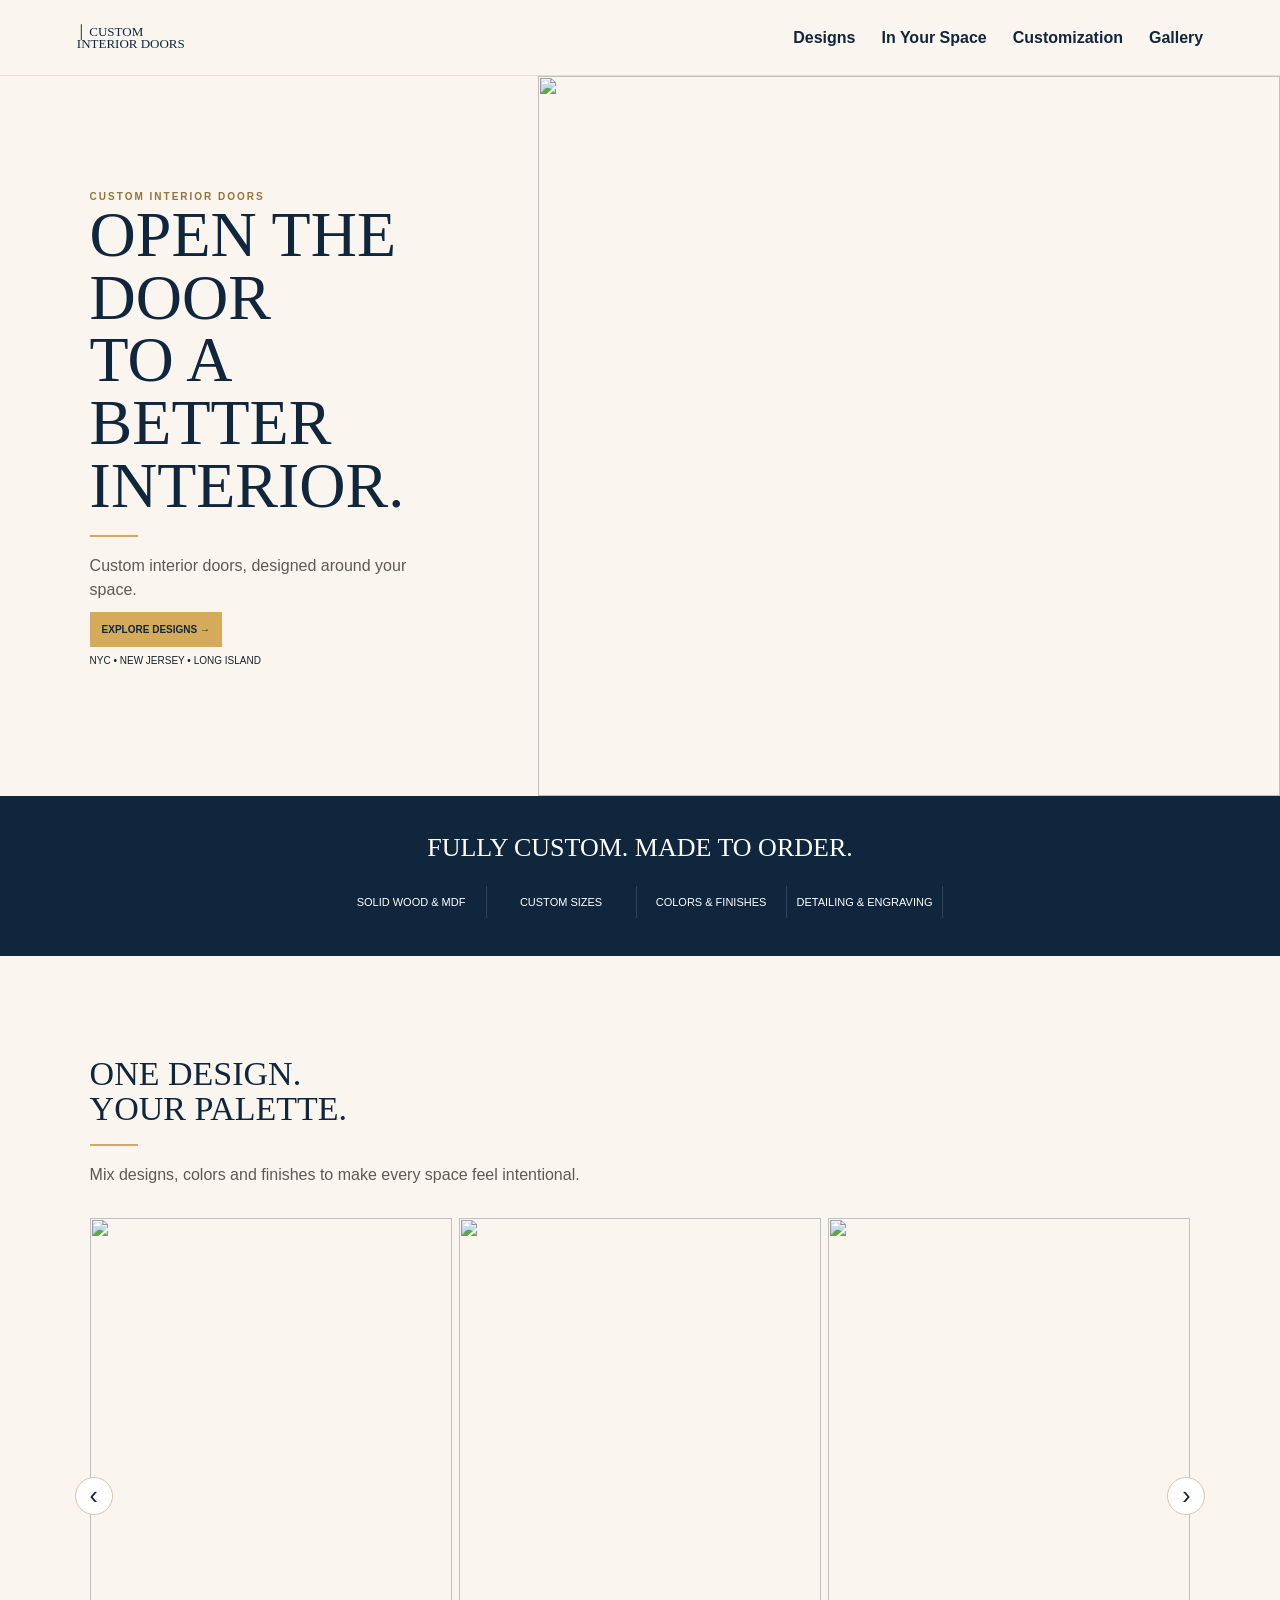
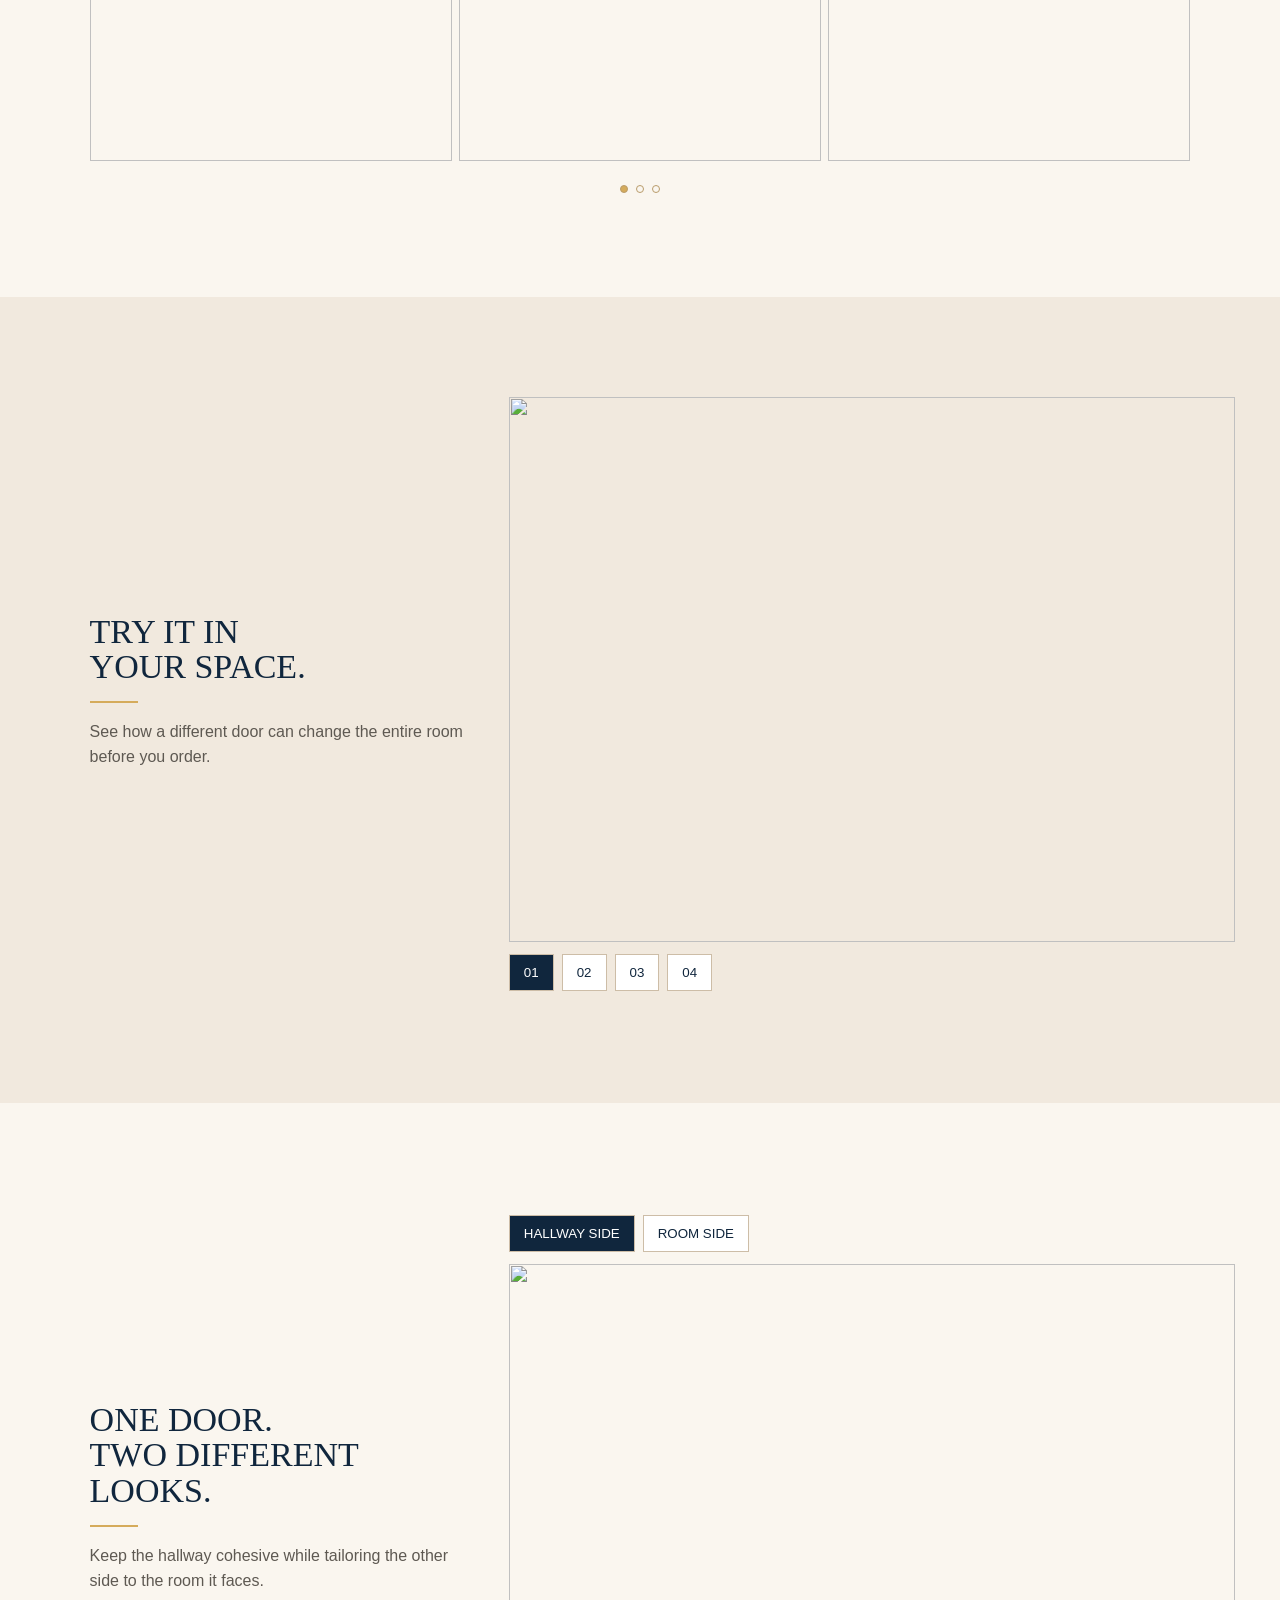
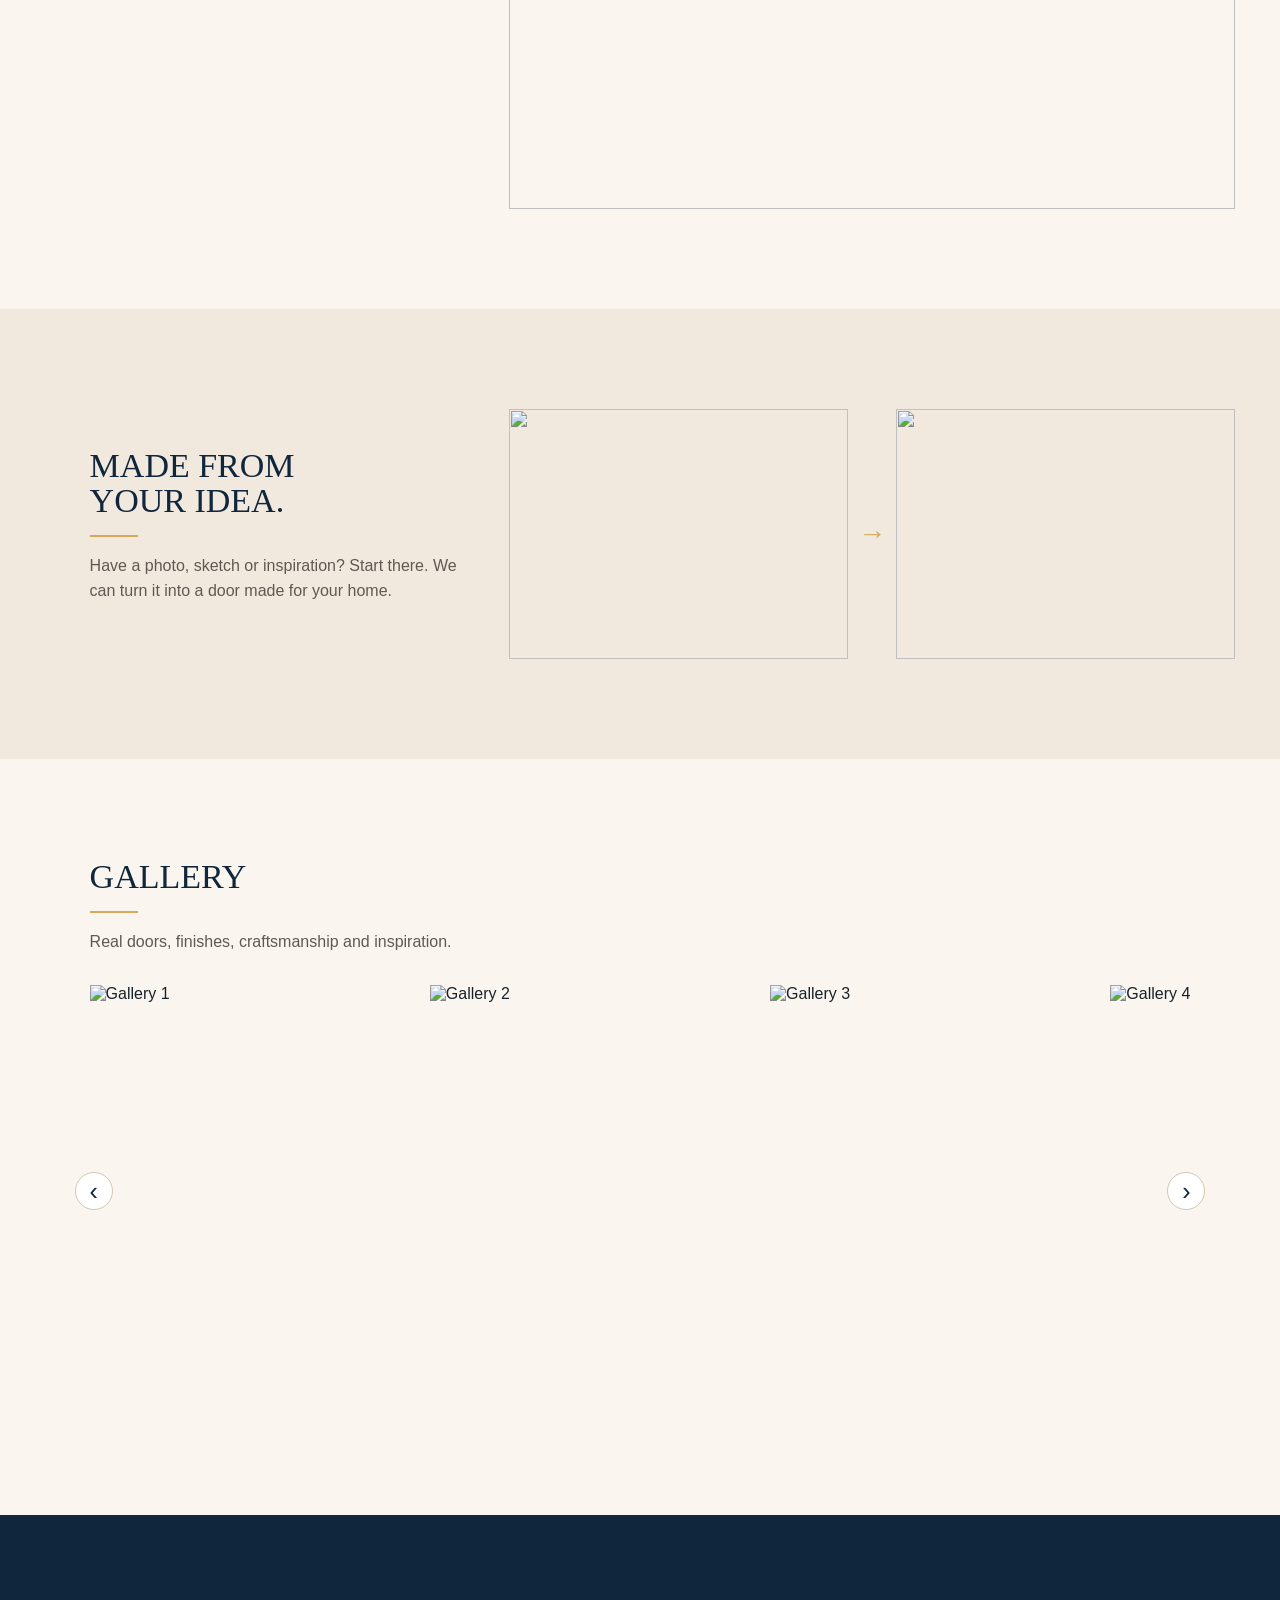
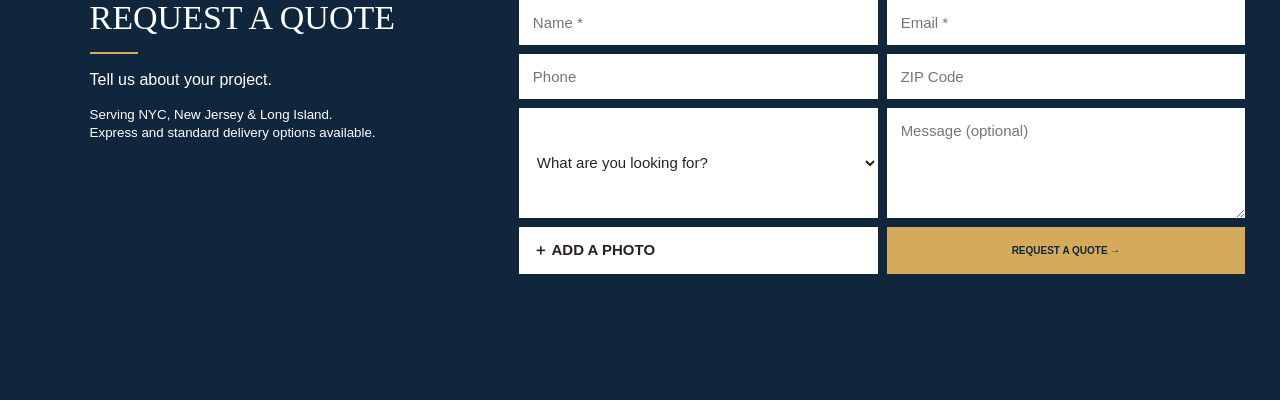
==== index.html @ aa61ccd4 "Add files via upload" ====
<!doctype html><html lang="en"><head><meta charset="utf-8"><meta name="viewport" content="width=device-width,initial-scale=1"><title>Custom Interior Doors</title><link rel="stylesheet" href="styles.css"></head><body>
<header><a class="brand" href="#top">│ CUSTOM<br>INTERIOR DOORS</a><a class="headcta" href="#quote">REQUEST A QUOTE</a><button id="menu">☰</button><nav id="nav"><a href="#designs">Designs</a><a href="#try">In Your Space</a><a href="#custom">Customization</a><a href="#gallery">Gallery</a></nav></header>
<main id="top">
<section class="hero"><div class="copy"><em>CUSTOM INTERIOR DOORS</em><h1>OPEN THE DOOR<br>TO A BETTER<br>INTERIOR.</h1><i></i><p>Custom interior doors, designed around your space.</p><a class="btn" href="#gallery">EXPLORE DESIGNS →</a><small>NYC • NEW JERSEY • LONG ISLAND</small></div><img src="assets/hero.jpg"></section>
<section class="navy"><h2>FULLY CUSTOM. MADE TO ORDER.</h2><div><span>SOLID WOOD & MDF</span><span>CUSTOM SIZES</span><span>COLORS & FINISHES</span><span>DETAILING & ENGRAVING</span></div></section>
<section id="designs"><div class="title"><h2>ONE DESIGN.<br>YOUR PALETTE.</h2><i></i><p>Mix designs, colors and finishes to make every space feel intentional.</p></div><div class="carousel"><div id="slides"><div class="slide active"><img src="assets/white.jpg"><img src="assets/taupe.jpg"><img src="assets/olive.jpg"></div><div class="slide"><img src="assets/wood.jpg"><img src="assets/graphite.jpg"><img src="assets/white.jpg"></div><div class="slide"><img src="assets/olive.jpg"><img src="assets/wood.jpg"><img src="assets/taupe.jpg"></div></div><button id="prev">‹</button><button id="next">›</button><div id="dots"></div></div></section>
<section id="try" class="soft"><div class="title"><h2>TRY IT IN<br>YOUR SPACE.</h2><i></i><p>See how a different door can change the entire room before you order.</p></div><div class="visual"><img id="tryImg" src="assets/hero.jpg"><div class="switch"><button class="active" data-img="assets/hero.jpg">01</button><button data-img="assets/taupe.jpg">02</button><button data-img="assets/olive.jpg">03</button><button data-img="assets/wood.jpg">04</button></div></div></section>
<section id="custom"><div class="title"><h2>ONE DOOR.<br>TWO DIFFERENT LOOKS.</h2><i></i><p>Keep the hallway cohesive while tailoring the other side to the room it faces.</p></div><div class="visual"><div class="switch side"><button class="active" data-side="hall">HALLWAY SIDE</button><button data-side="room">ROOM SIDE</button></div><img id="sideImg" src="assets/taupe.jpg"></div></section>
<section class="soft"><div class="title"><h2>MADE FROM<br>YOUR IDEA.</h2><i></i><p>Have a photo, sketch or inspiration? Start there. We can turn it into a door made for your home.</p></div><div class="idea"><img src="assets/white.jpg"><b>→</b><img src="assets/detail2.jpg"></div></section>
<section id="gallery"><div class="title"><h2>GALLERY</h2><i></i><p>Real doors, finishes, craftsmanship and inspiration.</p></div><div class="gwrap"><button id="gp">‹</button><div id="galleryTrack"></div><button id="gn">›</button></div></section>
<section id="quote" class="quote"><div><h2>REQUEST A QUOTE</h2><i></i><p>Tell us about your project.</p><small>Serving NYC, New Jersey & Long Island.<br>Express and standard delivery options available.</small></div><form id="form"><input required placeholder="Name *"><input required type="email" placeholder="Email *"><input type="tel" placeholder="Phone"><input placeholder="ZIP Code"><select><option>What are you looking for?</option><option>Interior doors</option><option>Multiple doors</option><option>Custom design</option></select><textarea placeholder="Message (optional)"></textarea><label>＋ ADD A PHOTO<input hidden type="file" accept="image/*"></label><button class="btn">REQUEST A QUOTE →</button><p id="status"></p></form></section>
</main><div class="sticky"><a href="#quote">REQUEST A QUOTE</a><a href="tel:+10000000000">CALL</a></div><script src="script.js"></script></body></html>
---- styles.css ----
:root{--n:#10263d;--c:#faf6ef;--s:#f1e9de;--g:#d5ab5b;--m:#5e5952}*{box-sizing:border-box}html{scroll-behavior:smooth}body{margin:0;background:var(--c);color:#17212a;font-family:Arial,sans-serif}img{width:100%;height:100%;object-fit:cover;display:block}header{height:68px;padding:0 18px;display:flex;align-items:center;gap:12px;position:sticky;top:0;z-index:20;background:#faf6eff5;border-bottom:1px solid #e8ded0}.brand{margin-right:auto;text-decoration:none;color:var(--n);font:13px/12px Georgia}.headcta,.btn{background:var(--g);color:var(--n);font-weight:900;text-decoration:none;border:0;padding:12px;font-size:10px}#menu{border:0;background:none;font-size:23px;color:var(--n)}nav{display:none;position:absolute;top:68px;left:0;right:0;padding:20px;background:var(--c)}nav.open{display:grid;gap:16px}nav a{color:var(--n);text-decoration:none;font-weight:bold}h1,h2{font-family:Georgia,serif;font-weight:400;color:var(--n);margin:0}h1{font-size:clamp(42px,12vw,64px);line-height:.98}h2{font-size:34px;line-height:1.04}.title i,.copy i,.quote i{display:block;width:48px;border-top:2px solid var(--g);margin:17px 0}.hero{min-height:calc(100svh - 68px);display:grid;grid-template-rows:auto minmax(390px,48vh)}.copy{padding:44px 22px 30px}.copy em{font-style:normal;font-size:10px;letter-spacing:2px;color:#967239;font-weight:bold}.copy p,.title p{line-height:1.55;color:var(--m)}.copy small{display:block;margin-top:18px;font-size:10px}.navy{background:var(--n);padding:38px 20px;text-align:center}.navy h2{color:white;font-size:26px}.navy div{display:flex;overflow:auto;margin-top:25px}.navy span{min-width:150px;color:white;font-size:11px;padding:10px;border-right:1px solid #ffffff25}section:not(.hero,.navy,.quote){padding:76px 20px}.soft{background:var(--s)}.title{margin-bottom:30px}.carousel,.gwrap{position:relative}.slide{display:none;grid-template-columns:repeat(3,1fr);gap:7px}.slide.active{display:grid}.slide img{aspect-ratio:2/3}.carousel>button,.gwrap>button{position:absolute;top:48%;transform:translateY(-50%);z-index:3;width:38px;height:38px;border-radius:50%;border:1px solid #d5c6b1;background:white;color:var(--n);font-size:25px}#prev,#gp{left:-15px}#next,#gn{right:-15px}#dots{text-align:center;margin-top:17px}#dots button{width:8px;height:8px;border-radius:50%;border:1px solid #b99c6b;background:none;padding:0;margin:4px}#dots button.active{background:var(--g)}.visual>img{aspect-ratio:4/3}.switch{display:flex;gap:8px;margin:12px 0}.switch button{padding:10px 14px;border:1px solid #cdbda7;background:white;color:var(--n)}.switch button.active{background:var(--n);color:white}.idea{display:grid;grid-template-columns:1fr auto 1fr;gap:10px;align-items:center}.idea img{height:250px}.idea b{font-size:28px;color:var(--g)}#galleryTrack{display:flex;gap:10px;overflow:auto;scroll-snap-type:x mandatory;scrollbar-width:none}#galleryTrack img{min-width:78%;height:370px;scroll-snap-align:center}.quote{background:var(--n);padding:65px 20px 95px;color:white}.quote h2,.quote p,.quote small{color:white}.quote form{display:grid;gap:9px;margin-top:28px}.quote input,.quote select,.quote textarea,.quote label{border:0;background:white;padding:14px;font:15px Arial;color:#28231e}.quote textarea{min-height:110px}.quote label{font-weight:bold}.sticky{position:fixed;z-index:30;bottom:0;left:0;right:0;height:54px;display:grid;grid-template-columns:2fr 1fr}.sticky a{display:grid;place-items:center;text-decoration:none;font-size:12px;font-weight:900}.sticky a:first-child{background:var(--g);color:var(--n)}.sticky a:last-child{background:var(--n);color:white}
@media(min-width:850px){header{height:76px;padding:0 6vw}.headcta,#menu{display:none}nav{display:flex;position:static;background:none;padding:0;gap:26px}.hero{grid-template-columns:42% 58%;grid-template-rows:1fr;min-height:720px}.copy{padding:110px 7vw}.hero>img{min-height:720px}section:not(.hero,.navy,.quote){padding:100px 7vw}.soft,#custom{display:grid;grid-template-columns:34% 66%;gap:45px;align-items:center}.soft .title,#custom .title{margin:0}.navy div{justify-content:center}.quote{display:grid;grid-template-columns:34% 66%;gap:55px;padding:85px 7vw}.quote form{margin:0;grid-template-columns:1fr 1fr}.sticky{display:none}#galleryTrack img{min-width:30%;height:430px}}
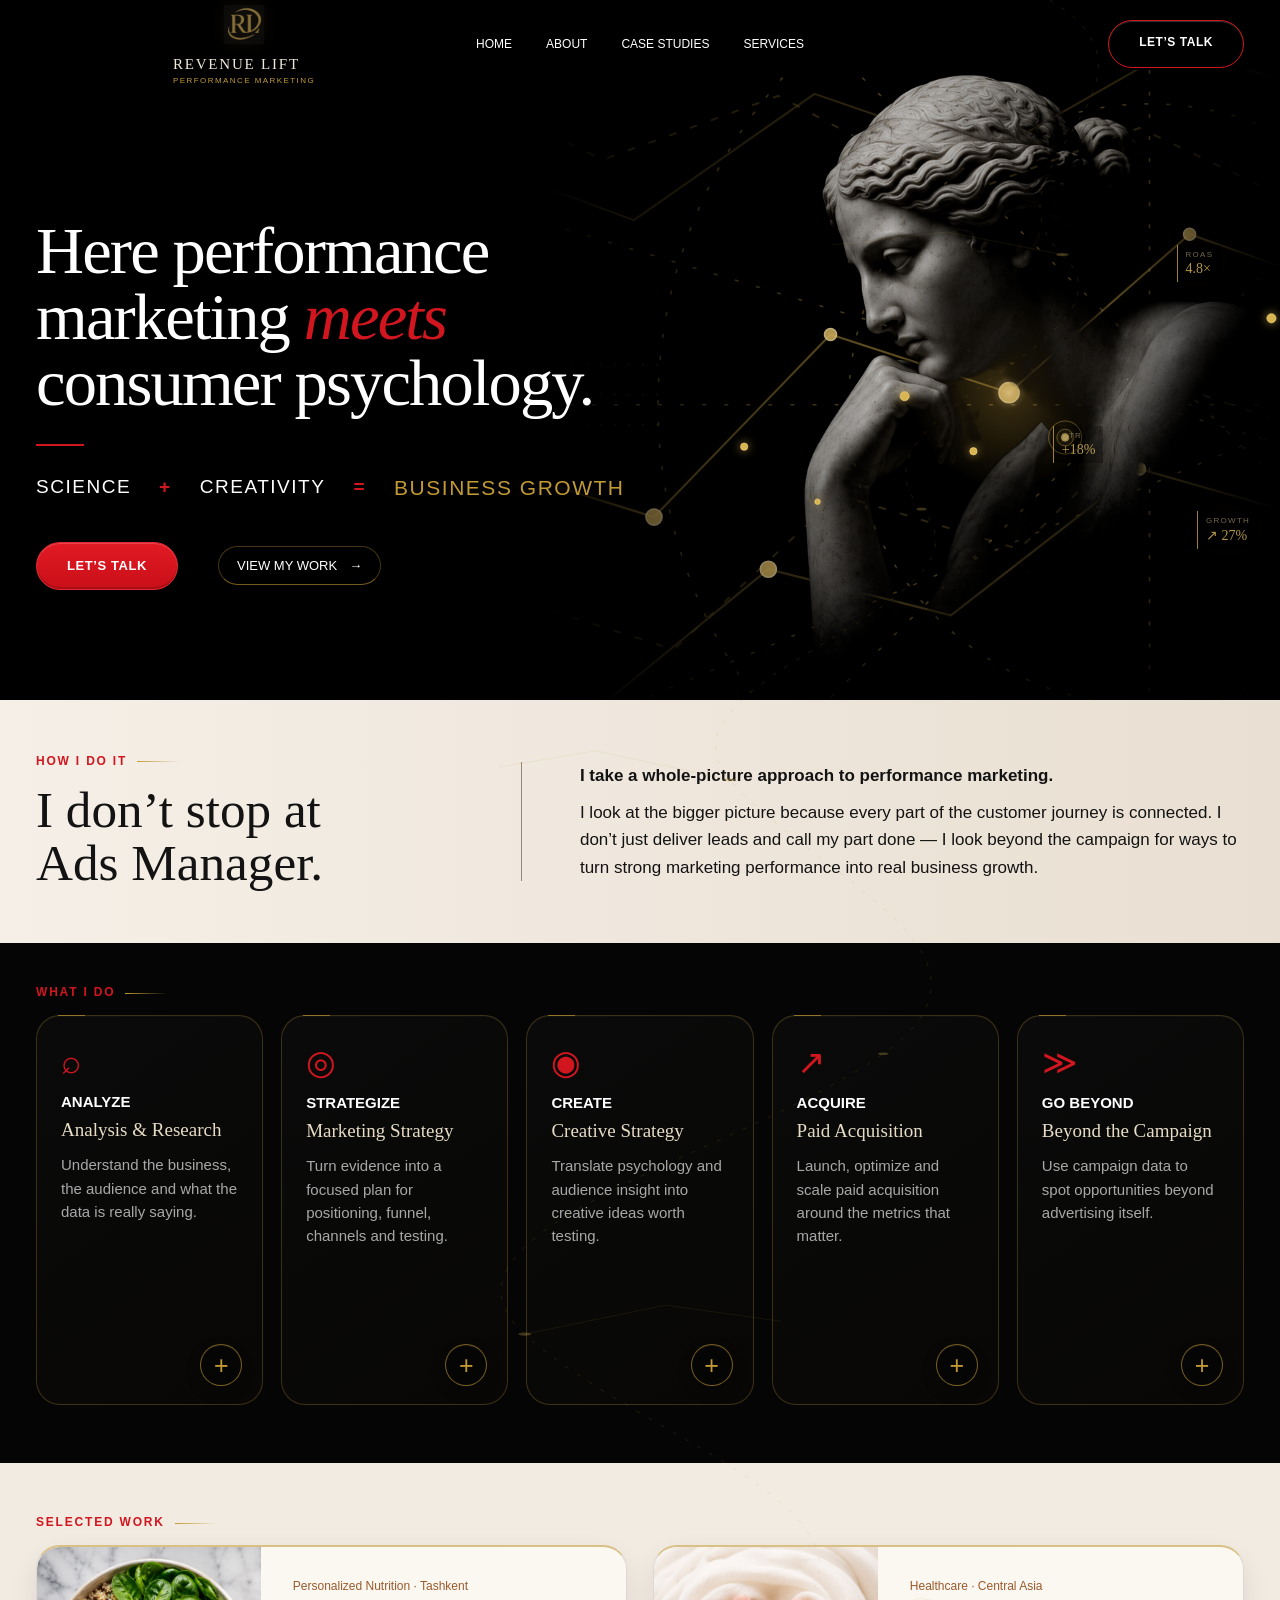
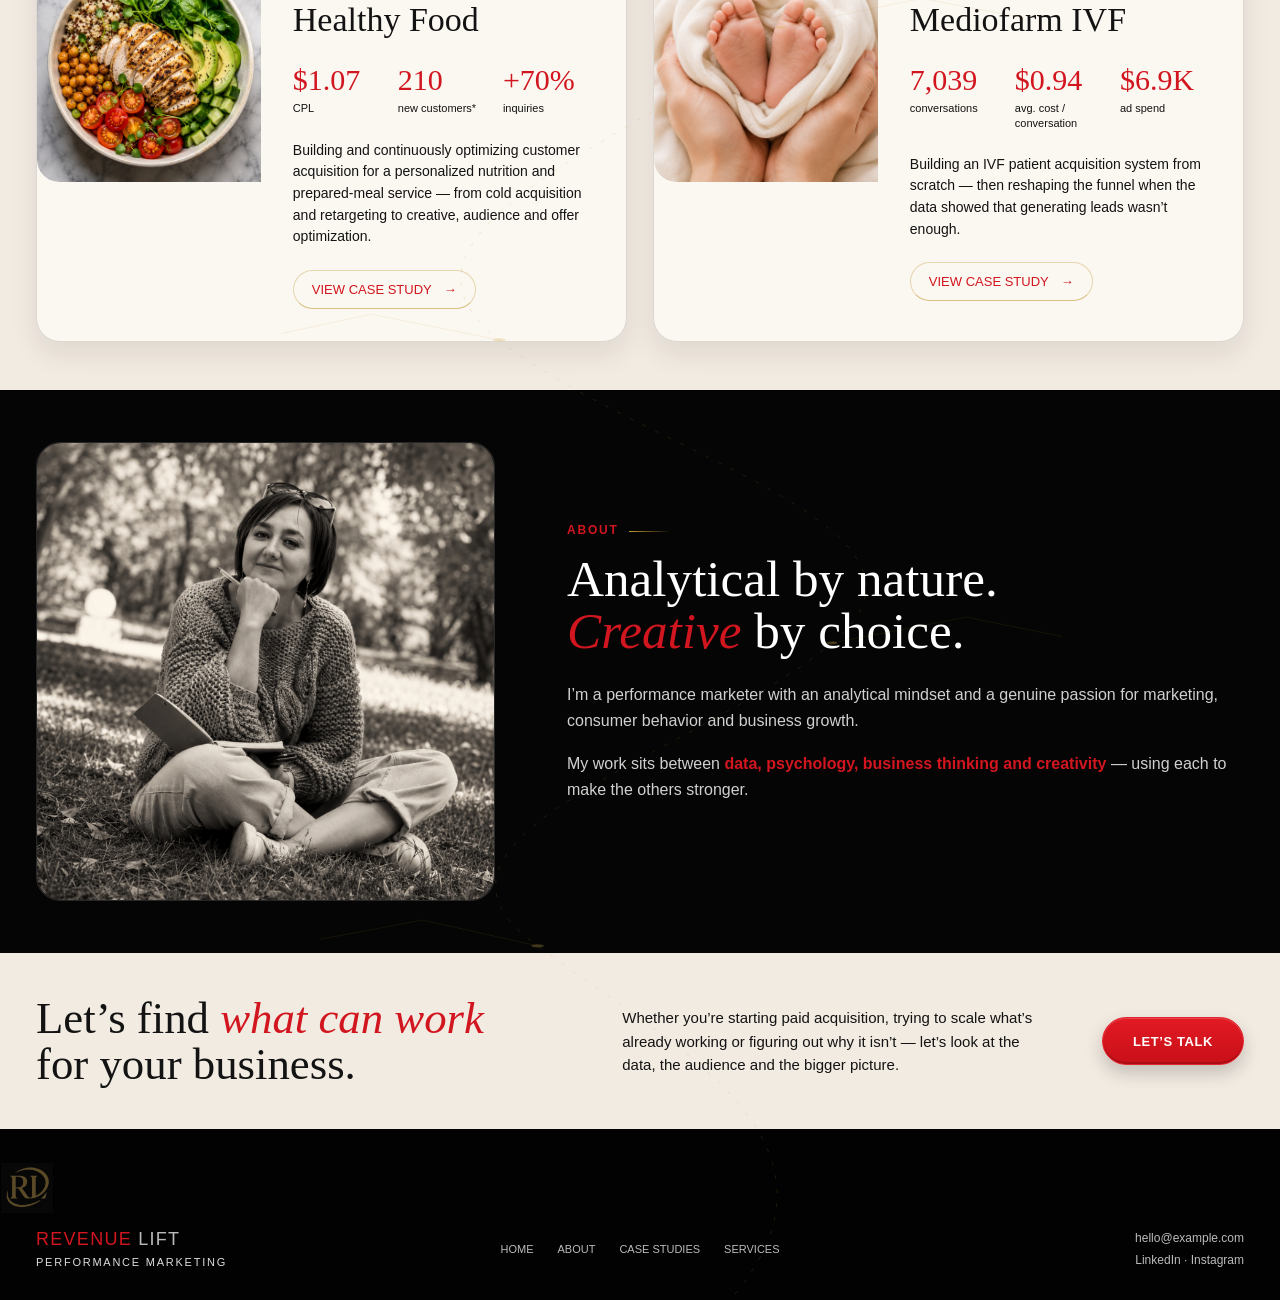
==== commit c177c3ed: "Add files via upload" ====
--- a/index.html
+++ b/index.html
@@ -1,12 +1,206 @@
-<!doctype html><html lang="en"><head><meta charset="utf-8"><meta name="viewport" content="width=device-width,initial-scale=1"><title>Custom Interior Doors</title><link rel="stylesheet" href="styles.css"></head><body>
-<header><a class="brand" href="#top">│ CUSTOM<br>INTERIOR DOORS</a><a class="headcta" href="#quote">REQUEST A QUOTE</a><button id="menu">☰</button><nav id="nav"><a href="#designs">Designs</a><a href="#try">In Your Space</a><a href="#custom">Customization</a><a href="#gallery">Gallery</a></nav></header>
-<main id="top">
-<section class="hero"><div class="copy"><em>CUSTOM INTERIOR DOORS</em><h1>OPEN THE DOOR<br>TO A BETTER<br>INTERIOR.</h1><i></i><p>Custom interior doors, designed around your space.</p><a class="btn" href="#gallery">EXPLORE DESIGNS →</a><small>NYC • NEW JERSEY • LONG ISLAND</small></div><img src="assets/hero.jpg"></section>
-<section class="navy"><h2>FULLY CUSTOM. MADE TO ORDER.</h2><div><span>SOLID WOOD & MDF</span><span>CUSTOM SIZES</span><span>COLORS & FINISHES</span><span>DETAILING & ENGRAVING</span></div></section>
-<section id="designs"><div class="title"><h2>ONE DESIGN.<br>YOUR PALETTE.</h2><i></i><p>Mix designs, colors and finishes to make every space feel intentional.</p></div><div class="carousel"><div id="slides"><div class="slide active"><img src="assets/white.jpg"><img src="assets/taupe.jpg"><img src="assets/olive.jpg"></div><div class="slide"><img src="assets/wood.jpg"><img src="assets/graphite.jpg"><img src="assets/white.jpg"></div><div class="slide"><img src="assets/olive.jpg"><img src="assets/wood.jpg"><img src="assets/taupe.jpg"></div></div><button id="prev">‹</button><button id="next">›</button><div id="dots"></div></div></section>
-<section id="try" class="soft"><div class="title"><h2>TRY IT IN<br>YOUR SPACE.</h2><i></i><p>See how a different door can change the entire room before you order.</p></div><div class="visual"><img id="tryImg" src="assets/hero.jpg"><div class="switch"><button class="active" data-img="assets/hero.jpg">01</button><button data-img="assets/taupe.jpg">02</button><button data-img="assets/olive.jpg">03</button><button data-img="assets/wood.jpg">04</button></div></div></section>
-<section id="custom"><div class="title"><h2>ONE DOOR.<br>TWO DIFFERENT LOOKS.</h2><i></i><p>Keep the hallway cohesive while tailoring the other side to the room it faces.</p></div><div class="visual"><div class="switch side"><button class="active" data-side="hall">HALLWAY SIDE</button><button data-side="room">ROOM SIDE</button></div><img id="sideImg" src="assets/taupe.jpg"></div></section>
-<section class="soft"><div class="title"><h2>MADE FROM<br>YOUR IDEA.</h2><i></i><p>Have a photo, sketch or inspiration? Start there. We can turn it into a door made for your home.</p></div><div class="idea"><img src="assets/white.jpg"><b>→</b><img src="assets/detail2.jpg"></div></section>
-<section id="gallery"><div class="title"><h2>GALLERY</h2><i></i><p>Real doors, finishes, craftsmanship and inspiration.</p></div><div class="gwrap"><button id="gp">‹</button><div id="galleryTrack"></div><button id="gn">›</button></div></section>
-<section id="quote" class="quote"><div><h2>REQUEST A QUOTE</h2><i></i><p>Tell us about your project.</p><small>Serving NYC, New Jersey & Long Island.<br>Express and standard delivery options available.</small></div><form id="form"><input required placeholder="Name *"><input required type="email" placeholder="Email *"><input type="tel" placeholder="Phone"><input placeholder="ZIP Code"><select><option>What are you looking for?</option><option>Interior doors</option><option>Multiple doors</option><option>Custom design</option></select><textarea placeholder="Message (optional)"></textarea><label>＋ ADD A PHOTO<input hidden type="file" accept="image/*"></label><button class="btn">REQUEST A QUOTE →</button><p id="status"></p></form></section>
-</main><div class="sticky"><a href="#quote">REQUEST A QUOTE</a><a href="tel:+10000000000">CALL</a></div><script src="script.js"></script></body></html>+<!doctype html><html lang="en"><head><meta charset="utf-8"><meta name="viewport" content="width=device-width,initial-scale=1"><title>Revenue Lift — Performance Marketing</title>
+<link rel="icon" type="image/png" href="assets/favicon.png"><meta name="description" content="Performance marketing at the intersection of consumer psychology, data, creativity and business growth."><link rel="stylesheet" href="styles.css"><script src="script.js" defer></script></head><body>
+
+<div class="gold-thread" aria-hidden="true">
+<svg viewBox="0 0 1000 9000" preserveAspectRatio="none">
+ <path class="thread-main" d="M820 0 C930 260 760 520 830 790 C900 1060 650 1280 720 1580 C790 1880 500 2100 570 2420 C640 2730 800 2960 690 3270 C580 3580 320 3820 410 4140 C500 4470 720 4700 610 5050 C500 5400 280 5680 390 6020 C500 6370 760 6600 650 6960 C540 7320 300 7560 420 7900 C520 8200 680 8500 570 9000"/>
+ <path class="thread-branch" d="M830 790 L740 720 L650 760"/>
+ <path class="thread-branch" d="M570 2420 L465 2330 L390 2380"/>
+ <path class="thread-branch" d="M410 4140 L520 4050 L610 4100"/>
+ <path class="thread-branch" d="M610 5050 L720 4960 L800 5020"/>
+ <path class="thread-branch" d="M390 6020 L290 5940 L220 6000"/>
+ <path class="thread-branch" d="M650 6960 L755 6880 L830 6940"/>
+ <path class="thread-branch" d="M420 7900 L330 7820 L250 7880"/>
+ <g class="thread-nodes">
+  <circle cx="830" cy="790" r="5"/><circle cx="720" cy="1580" r="4"/><circle cx="570" cy="2420" r="5"/>
+  <circle cx="690" cy="3270" r="4"/><circle cx="410" cy="4140" r="5"/><circle cx="610" cy="5050" r="4"/>
+  <circle cx="390" cy="6020" r="5"/><circle cx="650" cy="6960" r="4"/><circle cx="420" cy="7900" r="5"/>
+ </g>
+</svg>
+</div>
+<main>
+<section class="hero" id="home"><header class="nav container"><a class="brand brand-logo" href="#home" aria-label="Revenue Lift home">
+  <img src="assets/revenue-lift-logo.png" alt="Revenue Lift logo">
+  <span class="brand-copy"><strong>REVENUE LIFT</strong><small>PERFORMANCE MARKETING</small></span>
+</a><nav class="navlinks"><a href="#home">HOME</a><a href="#about">ABOUT</a><a href="#work">CASE STUDIES</a><a href="#services">SERVICES</a></nav><a class="navcta jstalk" href="#contact">LET’S TALK</a></header><div class="heroin container"><div class="herocopy"><h1>Here performance<br>marketing <em>meets</em><br>consumer psychology.</h1><div class="rule"></div><div class="formula"><span>SCIENCE</span><b>+</b><span>CREATIVITY</span><b>=</b><strong>BUSINESS GROWTH</strong></div><div class="actions"><a class="btn primary jstalk" href="#contact">LET’S TALK</a><a class="textlink" href="#work">VIEW MY WORK <span>→</span></a></div></div><div class="heroart" aria-hidden="true">
+<svg class="databack techback techback-v8" viewBox="0 0 900 520" aria-hidden="true">
+  <defs>
+    <radialGradient id="v8glow">
+      <stop offset="0" stop-color="#f7dda0" stop-opacity=".9"/>
+      <stop offset=".18" stop-color="#c69b39" stop-opacity=".42"/>
+      <stop offset="1" stop-color="#c69b39" stop-opacity="0"/>
+    </radialGradient>
+  </defs>
+
+  <!-- Deliberately enormous scientific architecture: only a fragment is visible -->
+  <g class="mega-diagram">
+    <circle cx="585" cy="270" r="680"/>
+    <circle cx="585" cy="270" r="570"/>
+    <circle cx="585" cy="270" r="455"/>
+    <circle cx="585" cy="270" r="345"/>
+    <circle cx="585" cy="270" r="245"/>
+    <circle cx="585" cy="270" r="150"/>
+    <path d="M-210 270 H1430"/>
+    <path d="M585 -700 V1160"/>
+    <path d="M-40 -360 L1260 900"/>
+    <path d="M1230 -370 L-100 930"/>
+    <path d="M-180 40 L1350 500"/>
+    <path d="M-100 600 L1270 20"/>
+  </g>
+
+  <!-- Angular analytics network, predominantly behind Venus -->
+  <g class="angular-network">
+    <polyline points="-60,420 70,355 155,382 248,298 338,326 426,235 515,264 605,185 690,215 775,132 890,158 1010,72"/>
+    <polyline points="-90,485 35,447 122,462 210,404 302,428 395,352 486,375 580,302 675,329 760,270 850,290 980,220"/>
+    <polyline points="-55,210 62,170 152,202 238,145 328,178 418,115 505,145 598,92 690,120 786,60 895,86"/>
+    <polyline class="dashed-data" points="15,510 92,425 180,440 262,365 348,392 430,315 520,342 602,262 692,292 785,215 900,242"/>
+    <polyline class="dashed-data" points="40,95 135,130 224,102 312,148 400,116 492,165 580,132 672,176 760,145 850,190"/>
+  </g>
+
+  <g class="angular-nodes">
+    <circle cx="155" cy="382" r="4"/><circle cx="248" cy="298" r="3"/>
+    <circle cx="338" cy="326" r="4"/><circle cx="426" cy="235" r="3"/>
+    <circle cx="515" cy="264" r="5"/><circle cx="605" cy="185" r="3"/>
+    <circle cx="690" cy="215" r="4"/><circle cx="775" cy="132" r="3"/>
+    <circle cx="890" cy="158" r="5"/><circle cx="210" cy="404" r="3"/>
+    <circle cx="395" cy="352" r="4"/><circle cx="580" cy="302" r="3"/>
+    <circle cx="760" cy="270" r="4"/>
+  </g>
+
+  <g class="v8-microgrid">
+    <path d="M80 250 H340"/><path d="M80 265 H340"/><path d="M80 280 H340"/>
+    <path d="M110 230 V305"/><path d="M155 230 V305"/><path d="M200 230 V305"/><path d="M245 230 V305"/><path d="M290 230 V305"/>
+  </g>
+
+  <circle class="v8-glow" cx="515" cy="264" r="48" fill="url(#v8glow)"/>
+  <circle class="v8-glow" cx="775" cy="132" r="38" fill="url(#v8glow)"/>
+</svg>
+<div class="microtag roas"><span>ROAS</span><strong>4.8×</strong></div>
+<div class="venus"><img src="assets/venus-thinker-transparent.png" alt=""></div>
+<svg class="datafront techfront" viewBox="0 0 900 520" aria-hidden="true">
+  <path class="frontnet f1" d="M80 395 C150 345 215 350 275 310 S380 225 450 255 S555 340 625 300 S735 205 850 170"/>
+  <path class="frontnet f2" d="M155 450 C235 395 300 410 355 370 S455 290 525 315 S635 385 710 335"/>
+  <path class="frontnet f3" d="M305 115 C375 145 410 190 430 245 S475 345 550 380"/>
+  <g class="frontnodes">
+    <circle cx="275" cy="310" r="4"/><circle cx="450" cy="255" r="5"/>
+    <circle cx="625" cy="300" r="4"/><circle cx="850" cy="170" r="5"/>
+    <circle cx="355" cy="370" r="3"/><circle cx="525" cy="315" r="4"/>
+  </g>
+  <g class="target-node" transform="translate(625 300)">
+    <circle r="18"/><circle r="9"/><circle class="targetcore" r="3"/>
+  </g>
+</svg>
+<div class="microtag ctr"><span>CTR</span><strong>+18%</strong></div>
+<div class="microtag growth"><span>GROWTH</span><strong>↗ 27%</strong></div>
+</div></div></section>
+<section class="how"><div class="container howgrid"><div><div class="label">How I do it</div><h2>I don’t stop at<br>Ads Manager.</h2></div><div class="howcopy"><p class="lead">I take a whole-picture approach to performance marketing.</p><p>I look at the bigger picture because every part of the customer journey is connected. I don’t just deliver leads and call my part done — I look beyond the campaign for ways to turn strong marketing performance into real business growth.</p></div></div></section>
+<section class="what" id="services"><div class="container"><div class="label">What I do</div><div class="steps">
+<article class="step flip-step reveal-card" tabindex="0" role="button" aria-expanded="false">
+<div class="flip-inner">
+  <div class="flip-face flip-front">
+    <div class="sym">⌕</div><div class="short">ANALYZE</div>
+    <h3>Analysis &amp; Research</h3><p class="step-short">Understand the business, the audience and what the data is really saying.</p>
+    <span class="step-toggle" aria-hidden="true"><span class="toggle-line"></span><span class="toggle-plus">+</span></span>
+  </div>
+  <div class="flip-face flip-back">
+    <div class="back-label">THE DETAIL</div><h3>Analysis &amp; Research</h3><p>I start by understanding what I’m working with — the business model, product, market, existing funnel and, when available, historical campaign data and previous performance. I also dig into the audience: their needs, behavior, emotional drivers, motivations and barriers to action — to understand not just who they are, but why they buy.</p>
+    <svg class="back-data" viewBox="0 0 300 130" aria-hidden="true">
+      <polyline points="8,104 58,76 96,88 145,42 188,60 235,25 292,42"/>
+      <circle cx="58" cy="76" r="3"/><circle cx="145" cy="42" r="3"/><circle cx="235" cy="25" r="3"/>
+    </svg>
+    <span class="step-toggle back-toggle" aria-hidden="true"><span class="toggle-plus">×</span></span>
+  </div>
+</div>
+</article>
+<article class="step flip-step reveal-card" tabindex="0" role="button" aria-expanded="false">
+<div class="flip-inner">
+  <div class="flip-face flip-front">
+    <div class="sym">◎</div><div class="short">STRATEGIZE</div>
+    <h3>Marketing Strategy</h3><p class="step-short">Turn evidence into a focused plan for positioning, funnel, channels and testing.</p>
+    <span class="step-toggle" aria-hidden="true"><span class="toggle-line"></span><span class="toggle-plus">+</span></span>
+  </div>
+  <div class="flip-face flip-back">
+    <div class="back-label">THE DETAIL</div><h3>Marketing Strategy</h3><p>I turn research and data into a marketing strategy built around the business goals, audience, market and available budget — defining the positioning, offer, channels, funnel and what to test first. When the customer journey extends beyond the ad, I also map out what happens next, including organic touchpoints, community channels and nurturing.</p>
+    <svg class="back-data" viewBox="0 0 300 130" aria-hidden="true">
+      <polyline points="8,104 58,76 96,88 145,42 188,60 235,25 292,42"/>
+      <circle cx="58" cy="76" r="3"/><circle cx="145" cy="42" r="3"/><circle cx="235" cy="25" r="3"/>
+    </svg>
+    <span class="step-toggle back-toggle" aria-hidden="true"><span class="toggle-plus">×</span></span>
+  </div>
+</div>
+</article>
+<article class="step flip-step reveal-card" tabindex="0" role="button" aria-expanded="false">
+<div class="flip-inner">
+  <div class="flip-face flip-front">
+    <div class="sym">◉</div><div class="short">CREATE</div>
+    <h3>Creative Strategy</h3><p class="step-short">Translate psychology and audience insight into creative ideas worth testing.</p>
+    <span class="step-toggle" aria-hidden="true"><span class="toggle-line"></span><span class="toggle-plus">+</span></span>
+  </div>
+  <div class="flip-face flip-back">
+    <div class="back-label">THE DETAIL</div><h3>Creative Strategy</h3><p>Building on the broader marketing strategy, I develop creative concepts, messaging and angles around what actually moves the audience. Drawing on consumer psychology, motivation and decision-making, I turn insights into creative hypotheses, test them against real performance data and refine them based on audience response.</p>
+    <svg class="back-data" viewBox="0 0 300 130" aria-hidden="true">
+      <polyline points="8,104 58,76 96,88 145,42 188,60 235,25 292,42"/>
+      <circle cx="58" cy="76" r="3"/><circle cx="145" cy="42" r="3"/><circle cx="235" cy="25" r="3"/>
+    </svg>
+    <span class="step-toggle back-toggle" aria-hidden="true"><span class="toggle-plus">×</span></span>
+  </div>
+</div>
+</article>
+<article class="step flip-step reveal-card" tabindex="0" role="button" aria-expanded="false">
+<div class="flip-inner">
+  <div class="flip-face flip-front">
+    <div class="sym">↗</div><div class="short">ACQUIRE</div>
+    <h3>Paid Acquisition</h3><p class="step-short">Launch, optimize and scale paid acquisition around the metrics that matter.</p>
+    <span class="step-toggle" aria-hidden="true"><span class="toggle-line"></span><span class="toggle-plus">+</span></span>
+  </div>
+  <div class="flip-face flip-back">
+    <div class="back-label">THE DETAIL</div><h3>Paid Acquisition</h3><p>I bring the strategy to market through paid campaigns — from setup and testing to ongoing optimization and scaling. I continuously monitor performance across audiences, creatives and funnel stages, using real-time data to decide what to scale, adjust, test or stop.</p>
+    <svg class="back-data" viewBox="0 0 300 130" aria-hidden="true">
+      <polyline points="8,104 58,76 96,88 145,42 188,60 235,25 292,42"/>
+      <circle cx="58" cy="76" r="3"/><circle cx="145" cy="42" r="3"/><circle cx="235" cy="25" r="3"/>
+    </svg>
+    <span class="step-toggle back-toggle" aria-hidden="true"><span class="toggle-plus">×</span></span>
+  </div>
+</div>
+</article>
+<article class="step flip-step reveal-card" tabindex="0" role="button" aria-expanded="false">
+<div class="flip-inner">
+  <div class="flip-face flip-front">
+    <div class="sym">≫</div><div class="short">GO BEYOND</div>
+    <h3>Beyond the Campaign</h3><p class="step-short">Use campaign data to spot opportunities beyond advertising itself.</p>
+    <span class="step-toggle" aria-hidden="true"><span class="toggle-line"></span><span class="toggle-plus">+</span></span>
+  </div>
+  <div class="flip-face flip-back">
+    <div class="back-label">THE DETAIL</div><h3>Beyond the Campaign</h3><p>My work doesn’t end when the lead comes in. When performance reveals opportunities or bottlenecks elsewhere in the customer journey, I look beyond advertising and recommend what can be improved — from the offer and funnel to lead handling, sales scripts, unit economics and organic opportunities.</p>
+    <svg class="back-data" viewBox="0 0 300 130" aria-hidden="true">
+      <polyline points="8,104 58,76 96,88 145,42 188,60 235,25 292,42"/>
+      <circle cx="58" cy="76" r="3"/><circle cx="145" cy="42" r="3"/><circle cx="235" cy="25" r="3"/>
+    </svg>
+    <span class="step-toggle back-toggle" aria-hidden="true"><span class="toggle-plus">×</span></span>
+  </div>
+</div>
+</article>
+</div></div></section>
+<section class="work" id="work"><div class="container"><div class="label">Selected work</div><div class="casegrid">
+<article class="card reveal-card"><div class="visual"><img src="assets/healthy-food.png" alt="Healthy prepared meal"></div><div class="casebody"><div class="eyebrow">Personalized Nutrition · Tashkent</div><h3>Healthy Food</h3><div class="metrics"><div class="metric"><strong>$1.07</strong><span>CPL</span></div><div class="metric"><strong>210</strong><span>new customers*</span></div><div class="metric"><strong>+70%</strong><span>inquiries</span></div></div><p>Building and continuously optimizing customer acquisition for a personalized nutrition and prepared-meal service — from cold acquisition and retargeting to creative, audience and offer optimization.</p><a class="textlink" style="color:#d2161f" href="cases/healthy-food.html">VIEW CASE STUDY <span>→</span></a></div></article>
+<article class="card reveal-card"><div class="visual"><img src="assets/mediofarm-ivf.png" alt="Newborn baby feet"></div><div class="casebody"><div class="eyebrow">Healthcare · Central Asia</div><h3>Mediofarm IVF</h3><div class="metrics"><div class="metric"><strong>7,039</strong><span>conversations</span></div><div class="metric"><strong>$0.94</strong><span>avg. cost / conversation</span></div><div class="metric"><strong>$6.9K</strong><span>ad spend</span></div></div><p>Building an IVF patient acquisition system from scratch — then reshaping the funnel when the data showed that generating leads wasn’t enough.</p><a class="textlink" style="color:#d2161f" href="cases/mediofarm-ivf.html">VIEW CASE STUDY <span>→</span></a></div></article>
+</div></div></section>
+<section class="about" id="about"><div class="container aboutgrid"><div class="portrait portraitreal reveal-left"><img src="assets/about-photo.png" alt="About portrait"></div><div class="aboutcopy reveal-card"><div class="label">About</div><h2>Analytical by nature.<br><em>Creative</em> by choice.</h2><p>I’m a performance marketer with an analytical mindset and a genuine passion for marketing, consumer behavior and business growth.</p><p>My work sits between <strong>data, psychology, business thinking and creativity</strong> — using each to make the others stronger.</p></div></div></section>
+<section class="cta" id="contact"><div class="container ctagrid"><h2>Let’s find <em>what can work</em><br>for your business.</h2><p>Whether you’re starting paid acquisition, trying to scale what’s already working or figuring out why it isn’t — let’s look at the data, the audience and the bigger picture.</p><a class="btn primary jstalk" href="#contact">LET’S TALK</a></div></section>
+<footer class="footer"><div class="footer-logo-wrap"><img class="footer-logo" src="assets/revenue-lift-logo.png" alt="Revenue Lift"></div><div class="container footergrid"><div class="brand"><strong><span>REVENUE</span> LIFT</strong><small>PERFORMANCE MARKETING</small></div><div class="flinks"><a href="#home">HOME</a><a href="#about">ABOUT</a><a href="#work">CASE STUDIES</a><a href="#services">SERVICES</a></div><div class="fcontact"><a href="mailto:hello@example.com">hello@example.com</a><span>LinkedIn · Instagram</span></div></div></footer>
+</main><div class="contactmodal" id="contactModal" aria-hidden="true">
+<div class="modalbackdrop" data-close-modal></div>
+<div class="modalpanel" role="dialog" aria-modal="true" aria-labelledby="contactTitle">
+<button class="modalclose" type="button" data-close-modal aria-label="Close">×</button>
+<div class="label">Let’s talk</div>
+<h2 id="contactTitle">Tell me about your business.</h2>
+<p class="modalintro">A few details are enough to start the conversation.</p>
+<form id="leadForm">
+<label>Name<input name="name" type="text" required></label>
+<label>Email<input name="email" type="email" required></label>
+<label>Business / website<input name="business" type="text"></label>
+<label class="full">What do you need help with?<textarea name="message" rows="4" required></textarea></label>
+<button class="btn primary" type="submit">SEND INQUIRY</button>
+<p class="formnote" id="formNote">Form delivery will be connected before launch.</p>
+</form>
+</div></div></body></html>
--- a/styles.css
+++ b/styles.css
@@ -1,2 +1,1245 @@
-:root{--n:#10263d;--c:#faf6ef;--s:#f1e9de;--g:#d5ab5b;--m:#5e5952}*{box-sizing:border-box}html{scroll-behavior:smooth}body{margin:0;background:var(--c);color:#17212a;font-family:Arial,sans-serif}img{width:100%;height:100%;object-fit:cover;display:block}header{height:68px;padding:0 18px;display:flex;align-items:center;gap:12px;position:sticky;top:0;z-index:20;background:#faf6eff5;border-bottom:1px solid #e8ded0}.brand{margin-right:auto;text-decoration:none;color:var(--n);font:13px/12px Georgia}.headcta,.btn{background:var(--g);color:var(--n);font-weight:900;text-decoration:none;border:0;padding:12px;font-size:10px}#menu{border:0;background:none;font-size:23px;color:var(--n)}nav{display:none;position:absolute;top:68px;left:0;right:0;padding:20px;background:var(--c)}nav.open{display:grid;gap:16px}nav a{color:var(--n);text-decoration:none;font-weight:bold}h1,h2{font-family:Georgia,serif;font-weight:400;color:var(--n);margin:0}h1{font-size:clamp(42px,12vw,64px);line-height:.98}h2{font-size:34px;line-height:1.04}.title i,.copy i,.quote i{display:block;width:48px;border-top:2px solid var(--g);margin:17px 0}.hero{min-height:calc(100svh - 68px);display:grid;grid-template-rows:auto minmax(390px,48vh)}.copy{padding:44px 22px 30px}.copy em{font-style:normal;font-size:10px;letter-spacing:2px;color:#967239;font-weight:bold}.copy p,.title p{line-height:1.55;color:var(--m)}.copy small{display:block;margin-top:18px;font-size:10px}.navy{background:var(--n);padding:38px 20px;text-align:center}.navy h2{color:white;font-size:26px}.navy div{display:flex;overflow:auto;margin-top:25px}.navy span{min-width:150px;color:white;font-size:11px;padding:10px;border-right:1px solid #ffffff25}section:not(.hero,.navy,.quote){padding:76px 20px}.soft{background:var(--s)}.title{margin-bottom:30px}.carousel,.gwrap{position:relative}.slide{display:none;grid-template-columns:repeat(3,1fr);gap:7px}.slide.active{display:grid}.slide img{aspect-ratio:2/3}.carousel>button,.gwrap>button{position:absolute;top:48%;transform:translateY(-50%);z-index:3;width:38px;height:38px;border-radius:50%;border:1px solid #d5c6b1;background:white;color:var(--n);font-size:25px}#prev,#gp{left:-15px}#next,#gn{right:-15px}#dots{text-align:center;margin-top:17px}#dots button{width:8px;height:8px;border-radius:50%;border:1px solid #b99c6b;background:none;padding:0;margin:4px}#dots button.active{background:var(--g)}.visual>img{aspect-ratio:4/3}.switch{display:flex;gap:8px;margin:12px 0}.switch button{padding:10px 14px;border:1px solid #cdbda7;background:white;color:var(--n)}.switch button.active{background:var(--n);color:white}.idea{display:grid;grid-template-columns:1fr auto 1fr;gap:10px;align-items:center}.idea img{height:250px}.idea b{font-size:28px;color:var(--g)}#galleryTrack{display:flex;gap:10px;overflow:auto;scroll-snap-type:x mandatory;scrollbar-width:none}#galleryTrack img{min-width:78%;height:370px;scroll-snap-align:center}.quote{background:var(--n);padding:65px 20px 95px;color:white}.quote h2,.quote p,.quote small{color:white}.quote form{display:grid;gap:9px;margin-top:28px}.quote input,.quote select,.quote textarea,.quote label{border:0;background:white;padding:14px;font:15px Arial;color:#28231e}.quote textarea{min-height:110px}.quote label{font-weight:bold}.sticky{position:fixed;z-index:30;bottom:0;left:0;right:0;height:54px;display:grid;grid-template-columns:2fr 1fr}.sticky a{display:grid;place-items:center;text-decoration:none;font-size:12px;font-weight:900}.sticky a:first-child{background:var(--g);color:var(--n)}.sticky a:last-child{background:var(--n);color:white}
-@media(min-width:850px){header{height:76px;padding:0 6vw}.headcta,#menu{display:none}nav{display:flex;position:static;background:none;padding:0;gap:26px}.hero{grid-template-columns:42% 58%;grid-template-rows:1fr;min-height:720px}.copy{padding:110px 7vw}.hero>img{min-height:720px}section:not(.hero,.navy,.quote){padding:100px 7vw}.soft,#custom{display:grid;grid-template-columns:34% 66%;gap:45px;align-items:center}.soft .title,#custom .title{margin:0}.navy div{justify-content:center}.quote{display:grid;grid-template-columns:34% 66%;gap:55px;padding:85px 7vw}.quote form{margin:0;grid-template-columns:1fr 1fr}.sticky{display:none}#galleryTrack img{min-width:30%;height:430px}}+
+:root{--black:#050505;--cream:#f2ebe2;--red:#d2161f;--gold:#c29a34;--ink:#131313;--max:1460px}*{box-sizing:border-box}html{scroll-behavior:smooth}body{margin:0;background:var(--black);color:#fff;font-family:Arial,Helvetica,sans-serif}a{color:inherit;text-decoration:none}img{display:block;max-width:100%}.container{width:min(var(--max),calc(100% - 72px));margin:auto}.nav{height:88px;display:grid;grid-template-columns:1fr auto 1fr;align-items:center;gap:24px;position:relative;z-index:4}.brand{display:flex;flex-direction:column;gap:6px;letter-spacing:.08em}.brand strong{font-size:18px;font-weight:500}.brand strong span{color:var(--red)}.brand small{font-size:11px;letter-spacing:.16em;color:#ddd}.navlinks{display:flex;gap:34px;font-size:12px}.navcta{justify-self:end;border:1px solid var(--red);padding:13px 24px;font-size:12px}.hero{min-height:700px;background:#000;overflow:hidden}.heroin{min-height:612px;display:flex;align-items:center;position:relative}.herocopy{width:58%;z-index:2}.hero h1,.how h2,.about h2,.cta h2,.casehero h1,.casecontent h2{font-family:Georgia,serif;font-weight:400}.hero h1{font-size:clamp(48px,5.2vw,84px);line-height:.99;letter-spacing:-.028em;margin:20px 0 24px}.hero em,.about em,.cta em{color:var(--red);font-weight:400}.rule{width:48px;height:2px;background:var(--red);margin:28px 0 30px}.formula{display:flex;gap:24px;flex-wrap:wrap;font-size:15px;letter-spacing:.08em}.formula b{color:var(--red)}.formula strong{color:var(--gold);font-weight:500}.actions{display:flex;gap:40px;align-items:center;margin-top:42px}.btn{display:inline-flex;align-items:center;justify-content:center;padding:16px 34px;border:1px solid var(--red);font-size:13px}.btn.primary{background:var(--red)}.textlink{display:inline-flex;gap:12px;align-items:center;border-bottom:2px solid var(--red);padding-bottom:7px;font-size:13px}.venus{position:absolute;right:-3%;top:-3%;width:58%;height:106%;overflow:hidden}.venus img{width:100%;height:100%;object-fit:cover;object-position:66% 18%;filter:brightness(.72) contrast(1.15) saturate(.55)}.venus:after{content:'';position:absolute;inset:0;background:linear-gradient(90deg,#000 0%,rgba(0,0,0,.85) 12%,rgba(0,0,0,.18) 45%,rgba(0,0,0,.35) 72%,#000 100%),linear-gradient(0deg,#000 0%,rgba(0,0,0,.35) 22%,transparent 50%)}.how{background:linear-gradient(90deg,#f5efe7,#e9dfd2);color:var(--ink);padding:54px 0}.howgrid{display:grid;grid-template-columns:.8fr 1.45fr;gap:86px;align-items:center}.label{color:var(--red);font-size:12px;letter-spacing:.15em;font-weight:700;text-transform:uppercase;margin-bottom:16px}.how h2{font-size:clamp(38px,4vw,64px);line-height:1.03;margin:0}.howcopy{border-left:1px solid #93897b;padding-left:58px;max-width:840px}.howcopy p{font-size:17px;line-height:1.62;margin:0}.howcopy .lead{font-weight:700;margin-bottom:9px}.what{padding:42px 0 58px}.steps{display:grid;grid-template-columns:repeat(5,1fr)}.step{min-height:385px;padding:18px 26px 12px 22px;border-right:1px solid rgba(194,154,52,.42)}.step:last-child{border-right:0}.no{font-size:66px;line-height:.85;color:#171717;font-weight:700}.sym{color:var(--red);font-size:34px;margin-top:-8px}.short{font-size:15px;font-weight:700;margin-top:10px}.step h3{font-family:Georgia,serif;font-weight:400;font-size:19px;color:#e2e2e2;margin:6px 0 12px}.step p{font-size:13px;line-height:1.58;color:#c7c7c7;margin:0}.work{background:var(--cream);color:var(--ink);padding:52px 0 48px}.casegrid{display:grid;grid-template-columns:1fr 1fr;gap:26px}.card{display:grid;grid-template-columns:38% 62%;min-height:355px;background:#fbf7f1;border:1px solid rgba(20,20,20,.13);box-shadow:0 3px 16px rgba(0,0,0,.05)}.visual{overflow:hidden}.visual img{width:100%;height:100%;object-fit:cover}.casebody{padding:32px}.eyebrow{color:#9b5a2c;font-size:12px;margin-bottom:8px}.card h3{font-family:Georgia,serif;font-weight:400;font-size:34px;margin:0 0 24px}.metrics{display:grid;grid-template-columns:repeat(3,1fr);gap:14px;margin-bottom:24px}.metric strong{display:block;font-family:Georgia,serif;font-weight:400;font-size:30px;color:var(--red)}.metric span{display:block;font-size:11px;line-height:1.28;margin-top:4px}.casebody p{font-size:14px;line-height:1.55;margin:0 0 22px}.note{text-align:center;font-size:10px;color:#555}.about{padding:52px 0}.aboutgrid{display:grid;grid-template-columns:38% 1fr;gap:72px}.portrait{min-height:445px;border:1px solid #272727;background:radial-gradient(circle at 48% 30%,#3a3a3a 0 11%,transparent 12%),linear-gradient(145deg,#202020,#090909 64%);display:grid;place-items:end start;padding:28px;color:#777;letter-spacing:.13em;font-size:12px}.aboutcopy{align-self:center}.about h2{font-size:clamp(42px,4vw,68px);line-height:1.02;margin:0 0 24px}.about p{font-size:16px;line-height:1.66;color:#d0d0d0;max-width:820px}.about strong{color:var(--red)}.cta{background:var(--cream);color:var(--ink);padding:42px 0}.ctagrid{display:grid;grid-template-columns:1.25fr 1fr auto;gap:54px;align-items:center}.cta h2{font-size:clamp(36px,3.5vw,56px);line-height:1.03;margin:0}.cta p{font-size:15px;line-height:1.55;margin:0}.footer{padding:32px 0;background:#020202;color:#bbb}.footergrid{display:grid;grid-template-columns:1fr auto 1fr;gap:28px;align-items:center}.flinks{display:flex;gap:24px;font-size:11px}.fcontact{justify-self:end;text-align:right;font-size:12px;display:flex;flex-direction:column;gap:8px}.casepage{background:#050505}.caseheader{height:96px;display:flex;align-items:center;justify-content:space-between}.casehero{padding:76px 0 52px}.casehero h1{font-size:clamp(58px,7vw,102px);margin:8px 0 14px}.casehero p{font-size:18px;color:#bbb}.casecontent{padding-bottom:72px}.stats{display:grid;grid-template-columns:repeat(4,1fr);gap:18px;margin-bottom:60px}.stats div{background:#111;border:1px solid #222;padding:24px}.stats strong{display:block;color:var(--red);font-family:Georgia,serif;font-size:38px;font-weight:400}.stats span{display:block;color:#aaa;font-size:12px;margin-top:8px}.casecontent section{display:grid;grid-template-columns:30% 1fr;gap:42px;border-top:1px solid #252525;padding:40px 0}.casecontent h2{font-size:34px;margin:0}.casecontent p{font-size:17px;line-height:1.72;color:#ccc;margin:0;max-width:920px}@media(max-width:1100px){.nav{grid-template-columns:1fr auto}.navlinks{display:none}.herocopy{width:65%}.venus{width:63%;right:-16%}.howgrid{grid-template-columns:1fr;gap:28px}.howcopy{border-left:0;padding-left:0}.steps{grid-template-columns:repeat(2,1fr)}.step{border-bottom:1px solid rgba(194,154,52,.42)}.casegrid{grid-template-columns:1fr}.aboutgrid{grid-template-columns:1fr 1.2fr}.ctagrid,.footergrid{grid-template-columns:1fr}.fcontact{justify-self:start;text-align:left}}@media(max-width:720px){.container{width:calc(100% - 32px)}.nav{height:76px}.brand strong{font-size:14px}.hero{min-height:720px}.heroin{min-height:644px;align-items:flex-end}.herocopy{width:100%;padding-bottom:42px}.hero h1{font-size:48px}.venus{width:96%;height:66%;right:-36%;top:0;opacity:.78}.formula{font-size:11px;gap:12px}.actions{gap:20px}.steps{grid-template-columns:1fr}.step{border-right:0;min-height:auto;padding:24px 0}.card{grid-template-columns:1fr}.visual{min-height:230px}.metrics{gap:8px}.metric strong{font-size:25px}.aboutgrid{grid-template-columns:1fr}.portrait{min-height:330px}.stats{grid-template-columns:1fr 1fr}.casecontent section{grid-template-columns:1fr;gap:12px}}
+
+
+/* ===== V4 FIXED POLISH ===== */
+
+/* Hero formula */
+.formula{font-size:19px;gap:28px;font-weight:500}
+.formula strong{font-size:21px;color:var(--gold)}
+
+/* Layered hero visual */
+.heroart{position:absolute;right:-3%;top:-3%;width:58%;height:106%;z-index:1;overflow:hidden}
+.heroart .venus{position:absolute;inset:0;width:100%;height:100%;z-index:2}
+.heroart .venus img{width:100%;height:100%;object-fit:cover;object-position:66% 18%;filter:brightness(.78) contrast(1.12) saturate(.66)}
+.heroart .venus::after{content:"";position:absolute;inset:0;background:
+linear-gradient(90deg,#000 0%,rgba(0,0,0,.80) 11%,rgba(0,0,0,.12) 43%,rgba(0,0,0,.24) 74%,#000 100%),
+linear-gradient(0deg,#000 0%,rgba(0,0,0,.36) 20%,transparent 52%)}
+.databack,.datafront{position:absolute;inset:7% 0 0;width:100%;height:88%;pointer-events:none}
+.databack{z-index:1;opacity:.72}
+.datafront{z-index:3;opacity:.84}
+.datapath{fill:none;stroke:var(--gold);stroke-width:1.25;stroke-dasharray:1000;stroke-dashoffset:1000;animation:drawline 2.4s ease-out .25s forwards}
+.p2{opacity:.45;animation-delay:.7s}.fp{stroke-width:1;animation-delay:1.15s}
+.dnode{fill:var(--gold);opacity:.74}
+.pulse{fill:var(--red);animation:pulsepoint 2.6s ease-in-out infinite}
+.bars rect{fill:none;stroke:var(--gold);stroke-width:1;opacity:.45;transform-box:fill-box;transform-origin:bottom;animation:barrise 1.2s ease-out both}
+.bars rect:nth-child(2){animation-delay:.12s}.bars rect:nth-child(3){animation-delay:.24s}.bars rect:nth-child(4){animation-delay:.36s}
+.microtag{position:absolute;z-index:4;border-left:1px solid rgba(194,154,52,.7);padding:5px 8px;background:rgba(0,0,0,.22);opacity:0;animation:tagshow .75s ease-out 1.55s forwards}
+.microtag span{display:block;font-size:8px;letter-spacing:.16em;color:#8f805d}
+.microtag strong{display:block;margin-top:2px;font:400 14px Georgia,serif;color:var(--gold)}
+.roas{right:8%;top:27%}.ctr{right:24%;top:55%;animation-delay:1.95s}.growth{right:3%;top:68%;animation-delay:2.3s}
+@keyframes drawline{to{stroke-dashoffset:0}}
+@keyframes pulsepoint{0%,100%{opacity:.35;r:5}50%{opacity:1;r:8}}
+@keyframes barrise{from{transform:scaleY(.05);opacity:0}to{transform:scaleY(1);opacity:.45}}
+@keyframes tagshow{from{opacity:0;transform:translateY(5px)}to{opacity:.82;transform:none}}
+
+/* More gold & breathing room */
+.label::after{content:"";display:inline-block;width:42px;height:1px;margin-left:10px;vertical-align:middle;background:linear-gradient(90deg,var(--gold),transparent)}
+.step{position:relative}
+.step::before{content:"";position:absolute;left:22px;top:0;width:27px;height:1px;background:var(--gold);opacity:.65}
+.step p{font-size:14px;line-height:1.64}
+.step h3{color:#e7dcc6}
+.card{border-top:2px solid rgba(194,154,52,.58)}
+.textlink,.btn,.navcta{transition:all .2s ease}
+.textlink:hover{color:var(--gold)!important;border-color:var(--gold);transform:translateX(3px)}
+.btn:hover,.navcta:hover{background:var(--gold);border-color:var(--gold);color:#080808;transform:translateY(-1px)}
+
+/* Real About photo */
+.portraitreal{padding:0;overflow:hidden;background:#171411;display:block}
+.portraitreal img{width:100%;height:100%;min-height:430px;object-fit:cover;object-position:center 45%;filter:contrast(1.04) brightness(1.02)}
+
+/* Contact modal */
+.contactmodal{position:fixed;inset:0;z-index:100;display:none;place-items:center;padding:24px}
+.contactmodal.open{display:grid}
+.modalbackdrop{position:absolute;inset:0;background:rgba(0,0,0,.80);backdrop-filter:blur(6px)}
+.modalpanel{position:relative;z-index:1;width:min(620px,100%);max-height:calc(100vh - 48px);overflow:auto;background:#0a0a0a;border:1px solid rgba(194,154,52,.58);padding:42px;color:#fff}
+.modalpanel h2{font:400 42px/1.05 Georgia,serif;margin:0 0 10px}
+.modalintro{color:#bbb;margin:0 0 26px}
+.modalclose{position:absolute;right:18px;top:13px;border:0;background:none;color:#ddd;font-size:32px;cursor:pointer}
+.modalpanel form{display:grid;grid-template-columns:1fr 1fr;gap:18px}
+.modalpanel label{display:flex;flex-direction:column;gap:8px;font-size:11px;letter-spacing:.08em;color:#c7b88f;text-transform:uppercase}
+.modalpanel label.full{grid-column:1/-1}
+.modalpanel input,.modalpanel textarea{width:100%;border:1px solid #39342c;background:#111;color:#fff;padding:13px 14px;font:16px Arial,sans-serif;outline:none}
+.modalpanel input:focus,.modalpanel textarea:focus{border-color:var(--gold)}
+.formnote{grid-column:1/-1;color:#777;font-size:11px;margin:0}
+
+@media(max-width:1100px){
+  .heroart{width:63%;right:-16%}
+  .formula{font-size:16px}.formula strong{font-size:18px}
+}
+@media(max-width:720px){
+  .heroart{width:96%;height:66%;right:-36%;top:0;opacity:.82}
+  .formula{font-size:13px;gap:13px}.formula strong{font-size:14px}
+  .microtag{display:none}
+  .portraitreal img{min-height:330px}
+  .modalpanel{padding:32px 22px}
+  .modalpanel h2{font-size:34px}
+  .modalpanel form{grid-template-columns:1fr}
+  .modalpanel label.full{grid-column:auto}
+}
+@media(prefers-reduced-motion:reduce){
+  *,*::before,*::after{animation-duration:.01ms!important;animation-iteration-count:1!important;scroll-behavior:auto!important}
+}
+
+
+/* ===== V5 — GOLD DATA SYSTEM ===== */
+
+/* Stronger hero data composition */
+.databack{opacity:.92}
+.datafront{opacity:.96}
+.datapath{
+  stroke-width:1.55;
+  filter:drop-shadow(0 0 4px rgba(194,154,52,.28));
+}
+.p2{opacity:.58}
+.p3{opacity:.68;animation-delay:.95s}
+.p4{opacity:.48;animation-delay:1.35s}
+.fp{stroke-width:1.35}
+.fp2{stroke-width:1.05;opacity:.58;animation-delay:1.7s}
+.dnode{filter:drop-shadow(0 0 4px rgba(194,154,52,.5))}
+.glow-node{animation:goldpulse 4.2s ease-in-out infinite}
+.faint-node{opacity:.48;animation:goldpulse 5.4s ease-in-out infinite 1.2s}
+.orbit-ring{
+  fill:none;
+  stroke:var(--gold);
+  stroke-width:.8;
+  opacity:.18;
+  transform-box:fill-box;
+  transform-origin:center;
+  animation:ringpulse 4.5s ease-in-out infinite;
+}
+.microtag{
+  border-left-color:rgba(215,177,75,.88);
+  background:rgba(0,0,0,.32);
+  box-shadow:0 0 22px rgba(194,154,52,.04);
+}
+.microtag strong{color:#d8b65a}
+.bars rect{opacity:.62;stroke-width:1.15}
+@keyframes goldpulse{
+  0%,100%{opacity:.35}
+  48%{opacity:.95}
+  58%{opacity:.62}
+}
+@keyframes ringpulse{
+  0%,100%{opacity:.10;transform:scale(.82)}
+  50%{opacity:.42;transform:scale(1.18)}
+}
+
+/* One quiet golden data-thread through the entire page */
+.gold-thread{
+  position:absolute;
+  z-index:0;
+  left:0;
+  top:0;
+  width:100%;
+  height:100%;
+  pointer-events:none;
+  overflow:hidden;
+}
+.gold-thread svg{
+  display:block;
+  width:100%;
+  height:100%;
+  min-height:100%;
+}
+.thread-main,.thread-branch{
+  fill:none;
+  stroke:var(--gold);
+  vector-effect:non-scaling-stroke;
+}
+.thread-main{
+  stroke-width:.72;
+  opacity:.14;
+  stroke-dasharray:5 10;
+}
+.thread-branch{
+  stroke-width:.65;
+  opacity:.11;
+}
+.thread-node{
+  fill:var(--gold);
+  opacity:.20;
+  transform-box:fill-box;
+  transform-origin:center;
+  animation:threadpulse 6.5s ease-in-out infinite;
+}
+.t2,.t5{animation-delay:1.4s}
+.t3,.t6{animation-delay:3s}
+.t4,.t7{animation-delay:4.4s}
+@keyframes threadpulse{
+  0%,100%{opacity:.10;transform:scale(.75)}
+  45%{opacity:.32;transform:scale(1.15)}
+  65%{opacity:.16;transform:scale(.9)}
+}
+
+/* Keep actual content above the decorative thread */
+body{position:relative}
+nav,main,footer,.contactmodal{position:relative;z-index:2}
+
+/* Let the line feel slightly more present on dark sections without becoming decoration */
+section{position:relative}
+.dark::after{
+  content:"";
+  position:absolute;
+  pointer-events:none;
+  right:5%;
+  top:12%;
+  width:74px;
+  height:74px;
+  border-top:1px solid rgba(194,154,52,.10);
+  border-right:1px solid rgba(194,154,52,.07);
+  transform:rotate(12deg);
+}
+
+/* Tiny gold punctuation that visually ties cards/process back to the data system */
+.stepnum{color:var(--gold)}
+.card .kicker,.case-kicker{color:var(--gold)}
+
+@media(max-width:720px){
+  .gold-thread{opacity:.62}
+  .thread-main{stroke-width:.55;opacity:.10}
+  .thread-branch{display:none}
+  .p4,.fp2{display:none}
+  .datapath{stroke-width:1.25}
+}
+
+@media(prefers-reduced-motion:reduce){
+  .thread-node,.glow-node,.faint-node,.orbit-ring{animation:none!important}
+}
+
+
+/* ===== V6 — TECHNOLOGICAL VENUS ===== */
+.techback{
+  inset:-4% -7% -7% -10%;
+  width:117%;
+  height:111%;
+  opacity:1;
+  overflow:visible;
+}
+.radial-system{
+  fill:none;
+  stroke:var(--gold);
+  stroke-width:.55;
+  opacity:.13;
+  stroke-dasharray:2 7;
+}
+.radial-system circle:nth-child(2){opacity:.65}
+.radial-system circle:nth-child(3){opacity:.45}
+
+.network-lines,.wave-system{
+  fill:none;
+  stroke:var(--gold);
+}
+.net{
+  stroke-width:1.02;
+  opacity:.42;
+  stroke-dasharray:1400;
+  stroke-dashoffset:1400;
+  animation:netdraw 8s ease-in-out infinite alternate;
+}
+.n2{opacity:.22;animation-delay:.8s}.n3{opacity:.30;animation-delay:1.5s}
+.n4{opacity:.18;animation-delay:2.1s}.n5{opacity:.20;animation-delay:2.7s}
+.n6{opacity:.60;stroke-width:1.2;animation-delay:.4s}
+.n7{opacity:.32;animation-delay:1.9s}
+.wave-system{opacity:.20;stroke-width:.75}
+.wave-system path+path{opacity:.5}
+
+.network-nodes circle,.frontnodes circle{
+  fill:#d9b552;
+  stroke:#f2d887;
+  stroke-width:.65;
+  filter:drop-shadow(0 0 5px rgba(231,190,83,.7));
+  animation:nodeblink 4.8s ease-in-out infinite;
+}
+.network-nodes circle:nth-child(3n){animation-delay:1.1s}
+.network-nodes circle:nth-child(4n){animation-delay:2.4s}
+.big-glow{opacity:.48;animation:glowbreath 4.5s ease-in-out infinite}
+.g2{animation-delay:1.7s}
+
+.techmetric text{
+  fill:#d5ad48;
+  font-family:Inter,Arial,sans-serif;
+  font-size:10px;
+  letter-spacing:2px;
+  opacity:.68;
+}
+.techmetric .metricvalue{
+  fill:#f3ead9;
+  font-family:Georgia,serif;
+  font-size:21px;
+  letter-spacing:.5px;
+  opacity:.82;
+}
+.tm1{animation:metricfade 7s ease-in-out infinite}
+.tm2{animation:metricfade 7s ease-in-out infinite 2.6s}
+.techbars rect{
+  fill:rgba(194,154,52,.12);
+  stroke:#c29a34;
+  stroke-width:.65;
+  opacity:.48;
+}
+
+.techfront{
+  inset:-2% -5% -4% -7%;
+  width:112%;
+  height:106%;
+  overflow:visible;
+  opacity:1;
+}
+.frontnet{
+  fill:none;
+  stroke:#d1aa45;
+  stroke-width:1.22;
+  opacity:.72;
+  stroke-dasharray:1100;
+  stroke-dashoffset:1100;
+  filter:drop-shadow(0 0 4px rgba(194,154,52,.22));
+  animation:frontdraw 6.8s ease-in-out infinite alternate;
+}
+.f2{opacity:.48;animation-delay:1.2s}
+.f3{opacity:.34;animation-delay:2.2s}
+.target-node circle{
+  fill:none;
+  stroke:#d8b34e;
+  stroke-width:.8;
+  opacity:.55;
+  animation:targetpulse 4s ease-in-out infinite;
+}
+.target-node circle:nth-child(2){opacity:.75}
+.target-node .targetcore{fill:#f0d27b;stroke:none;opacity:1}
+
+@keyframes netdraw{
+  0%{stroke-dashoffset:1400;opacity:.12}
+  45%,100%{stroke-dashoffset:0}
+}
+@keyframes frontdraw{
+  0%{stroke-dashoffset:1100;opacity:.18}
+  55%,100%{stroke-dashoffset:0}
+}
+@keyframes nodeblink{
+  0%,100%{opacity:.28}
+  42%{opacity:1}
+  58%{opacity:.55}
+}
+@keyframes glowbreath{
+  0%,100%{opacity:.16;transform:scale(.78);transform-origin:center}
+  50%{opacity:.62;transform:scale(1.15);transform-origin:center}
+}
+@keyframes metricfade{
+  0%,100%{opacity:.35}
+  35%,70%{opacity:1}
+}
+@keyframes targetpulse{
+  0%,100%{opacity:.24;transform:scale(.85)}
+  50%{opacity:.78;transform:scale(1.14)}
+}
+
+@media(max-width:720px){
+  .techback{inset:0 -18% 0 -22%;width:140%}
+  .techfront{inset:0 -12% 0 -14%;width:126%}
+  .n2,.n4,.n5,.wave-system,.tm2,.techbars{display:none}
+  .radial-system{opacity:.09}
+  .net{stroke-width:.8}
+  .frontnet{stroke-width:1}
+}
+@media(prefers-reduced-motion:reduce){
+  .net,.frontnet,.network-nodes circle,.big-glow,.techmetric,.target-node circle{animation:none!important}
+  .net,.frontnet{stroke-dashoffset:0!important}
+}
+
+
+/* ===== V7 — MOBILE FIRST + TRANSPARENT VENUS ===== */
+
+/* Transparent Venus allows the back layer to read through */
+.heroart .venus img{
+  object-fit:contain;
+  object-position:70% 47%;
+  filter:brightness(.83) contrast(1.08) saturate(.52);
+}
+.heroart .venus::after{
+  background:
+    linear-gradient(90deg,#000 0%,rgba(0,0,0,.52) 12%,rgba(0,0,0,.02) 45%,rgba(0,0,0,.12) 78%,#000 100%),
+    linear-gradient(0deg,#000 0%,rgba(0,0,0,.14) 14%,transparent 44%);
+}
+
+.techback{opacity:1}
+.tech-grid{
+  fill:none;
+  stroke:#d0aa48;
+  stroke-width:.78;
+  opacity:.25;
+  stroke-dasharray:2 8;
+  filter:drop-shadow(0 0 2px rgba(194,154,52,.18));
+}
+.tech-grid circle:nth-child(2){opacity:.82}
+.tech-grid circle:nth-child(3){opacity:.65}
+.tech-grid circle:nth-child(4){opacity:.42}
+.network-lines .net{opacity:.47}
+.n6{opacity:.74}
+.network-nodes circle{opacity:.88}
+
+/* Make the decorative gold thread span the actual document and sit above section backgrounds */
+.gold-thread{
+  position:absolute;
+  inset:0;
+  width:100%;
+  height:100%;
+  z-index:2;
+  opacity:.8;
+}
+.gold-thread svg{width:100%;height:100%}
+main{position:relative;z-index:1}
+main section{position:relative;z-index:1}
+main section > .container,
+footer > .container{position:relative;z-index:4}
+.gold-thread{pointer-events:none}
+.thread-main{opacity:.16;stroke-width:.78}
+.thread-branch{opacity:.12}
+.thread-node{opacity:.22}
+
+/* Mobile-first hero: simplify without just shrinking desktop */
+@media(max-width:720px){
+  .hero{min-height:690px}
+  .hero-inner{min-height:614px;align-items:flex-end}
+  .hero-copy{width:100%;padding-bottom:38px}
+  .hero h1{font-size:42px;line-height:1.02;max-width:88%}
+  .formula{font-size:12px;gap:10px;max-width:88%}
+  .formula strong{font-size:13px}
+
+  .heroart{
+    width:106%;
+    height:58%;
+    right:-42%;
+    top:3%;
+    opacity:.95;
+    overflow:visible;
+  }
+  .heroart .venus img{
+    object-fit:contain;
+    object-position:65% 48%;
+  }
+
+  /* Keep only the most legible parts of the data system on mobile */
+  .tech-grid{opacity:.13}
+  .n2,.n4,.n5,.tm2,.techbars{display:none}
+  .n1,.n3,.n6,.n7{opacity:.36}
+  .frontnet{stroke-width:.95}
+  .microtag{display:none}
+  .gold-thread{opacity:.5}
+  .thread-main{opacity:.08;stroke-width:.5}
+  .thread-branch{display:none}
+}
+
+/* Tablet tuning */
+@media(min-width:721px) and (max-width:1100px){
+  .heroart{
+    width:66%;
+    right:-16%;
+  }
+  .tech-grid{opacity:.18}
+}
+
+/* Desktop gets the full technological composition */
+@media(min-width:1101px){
+  .heroart{
+    width:61%;
+    right:-3%;
+  }
+  .tech-grid{opacity:.28}
+}
+
+
+/* ===== V8 — OVERSIZED SCIENTIFIC ARCHITECTURE ===== */
+.techback-v8{
+  position:absolute;
+  /* 5x visual scale: the hero shows only a cropped fragment */
+  width:245%;
+  height:245%;
+  left:-77%;
+  top:-74%;
+  opacity:1;
+  overflow:visible;
+  z-index:1;
+  pointer-events:none;
+}
+.techback-v8 .mega-diagram{
+  fill:none;
+  stroke:#c9a34c;
+  stroke-width:.78;
+  opacity:.37;
+  stroke-dasharray:2 9;
+  filter:drop-shadow(0 0 2px rgba(205,166,78,.13));
+}
+.techback-v8 .mega-diagram circle:nth-child(2),
+.techback-v8 .mega-diagram circle:nth-child(4){
+  stroke-dasharray:1 13;
+  opacity:.78;
+}
+.techback-v8 .angular-network{
+  fill:none;
+  stroke:#d0aa4d;
+  stroke-width:1.02;
+  opacity:.46;
+  stroke-linejoin:miter;
+  stroke-linecap:round;
+  filter:drop-shadow(0 0 2px rgba(194,154,52,.2));
+}
+.techback-v8 .angular-network polyline:nth-child(2){opacity:.65}
+.techback-v8 .angular-network polyline:nth-child(3){opacity:.48}
+.techback-v8 .angular-network .dashed-data{
+  stroke-dasharray:3 8;
+  opacity:.5;
+}
+.techback-v8 .angular-nodes circle{
+  fill:#e4bf65;
+  stroke:#f4dc9c;
+  stroke-width:.8;
+  opacity:.88;
+}
+.techback-v8 .v8-microgrid{
+  fill:none;
+  stroke:#c9a34c;
+  stroke-width:.6;
+  opacity:.18;
+  stroke-dasharray:1 6;
+}
+.techback-v8 .v8-glow{
+  opacity:.65;
+  animation:pulse 4.5s ease-in-out infinite alternate;
+}
+
+/* Venus stays above the full background system */
+.heroart .venus{z-index:3}
+
+/* Existing foreground data becomes a restrained depth accent */
+.frontnet{
+  z-index:4;
+  opacity:.48;
+  transform:scale(.92);
+  transform-origin:55% 50%;
+}
+.frontnet path{
+  stroke-width:.78;
+}
+
+/* Mobile: same concept, separately composed rather than merely shrunk */
+@media(max-width:720px){
+  .techback-v8{
+    width:300%;
+    height:220%;
+    left:-118%;
+    top:-55%;
+    opacity:.82;
+  }
+  .techback-v8 .mega-diagram{
+    opacity:.28;
+    stroke-width:.7;
+  }
+  .techback-v8 .angular-network{
+    opacity:.34;
+    stroke-width:.82;
+  }
+  .techback-v8 .angular-network polyline:nth-child(2),
+  .techback-v8 .angular-network polyline:nth-child(5){
+    display:none;
+  }
+  .techback-v8 .v8-microgrid{display:none}
+  .frontnet{opacity:.28;transform:scale(.84)}
+}
+
+@media(min-width:721px) and (max-width:1100px){
+  .techback-v8{
+    width:265%;
+    height:235%;
+    left:-92%;
+    top:-65%;
+  }
+}
+
+/* ===== V9 — LIGHTER + INTERACTIVE ===== */
+.interactive-step{cursor:pointer;min-height:255px;padding-bottom:72px;overflow:hidden;transition:transform .32s ease,border-color .32s ease,background .32s ease}
+.interactive-step:hover,.interactive-step.is-open{transform:translateY(-4px);border-color:rgba(194,154,52,.68)}
+.step-short{max-width:31ch;font-size:15px!important;line-height:1.55!important;opacity:.84}
+.step-detail{display:grid;grid-template-rows:0fr;opacity:0;transition:grid-template-rows .38s ease,opacity .28s ease,margin-top .38s ease}
+.step-detail>p{overflow:hidden;margin:0;color:#aaa;font-size:13px!important;line-height:1.62!important}
+.interactive-step.is-open .step-detail{grid-template-rows:1fr;opacity:1;margin-top:18px}
+.interactive-step.is-open{background:rgba(194,154,52,.035)}
+.step-toggle{position:absolute;right:22px;bottom:22px;width:38px;height:38px;border:1px solid rgba(194,154,52,.62);border-radius:50%;display:grid;place-items:center;color:var(--gold);animation:toggleHint 3.8s ease-in-out infinite}
+.toggle-plus{font:300 25px/1 Arial,sans-serif;transition:transform .35s ease}
+.interactive-step.is-open .toggle-plus{transform:rotate(45deg)}
+.toggle-line{position:absolute;width:16px;height:1px;right:34px;background:linear-gradient(90deg,transparent,var(--gold));opacity:.45}
+@keyframes toggleHint{0%,72%,100%{transform:translateY(0)}80%{transform:translateY(-3px)}88%{transform:translateY(0)}}
+.card .visual{height:235px;overflow:hidden}
+.card .visual img{width:100%;height:100%;object-fit:cover;transition:transform .6s ease}
+.card{transition:transform .35s ease}.card:hover{transform:translateY(-4px)}.card:hover .visual img{transform:scale(1.025)}
+.reveal-card,.reveal-left{opacity:0;transform:translateY(20px);transition:opacity .7s ease,transform .7s cubic-bezier(.2,.7,.2,1)}
+.reveal-left{transform:translateX(-18px)}
+.reveal-card.in-view,.reveal-left.in-view{opacity:1;transform:none}
+@media(max-width:720px){.interactive-step{min-height:auto;padding-bottom:68px}.step-toggle{width:36px;height:36px;right:18px;bottom:18px}.card .visual{height:185px}}
+@media(prefers-reduced-motion:reduce){.step-toggle{animation:none!important}.reveal-card,.reveal-left{opacity:1!important;transform:none!important;transition:none!important}}
+
+
+/* ===== V10 — TRUE FLIP + CONTINUOUS GOLD THREAD + SOFTER BUTTONS ===== */
+
+/* CTA language: softer geometry, not full pills */
+.btn,.navcta,.textlink{
+  border-radius:12px!important;
+}
+.btn,.navcta{padding-left:22px;padding-right:22px}
+.textlink{border-radius:9px!important;padding:7px 10px}
+
+/* Desktop true flip */
+.flip-step{position:relative;min-height:270px;perspective:1200px;cursor:pointer;background:transparent!important;border:0!important;padding:0!important}
+.flip-inner{position:relative;width:100%;height:100%;min-height:270px;transform-style:preserve-3d;transition:transform .62s cubic-bezier(.2,.72,.2,1)}
+.flip-step.is-flipped .flip-inner{transform:rotateY(180deg)}
+.flip-face{position:absolute;inset:0;backface-visibility:hidden;-webkit-backface-visibility:hidden;border:1px solid rgba(194,154,52,.28);padding:28px 28px 70px;background:inherit}
+.flip-front{background:rgba(255,255,255,.012)}
+.flip-back{transform:rotateY(180deg);background:#0c0b09;border-color:rgba(194,154,52,.62);overflow:hidden}
+.flip-back h3{margin-top:12px}
+.flip-back p{position:relative;z-index:2;max-width:34ch;color:#bbb;font-size:14px;line-height:1.65}
+.back-label{font-size:9px;letter-spacing:.2em;color:var(--gold)}
+.back-data{position:absolute;right:-18px;bottom:10px;width:72%;height:auto;opacity:.20}
+.back-data polyline{fill:none;stroke:var(--gold);stroke-width:1}
+.back-data circle{fill:var(--gold)}
+.flip-step:hover .flip-face{border-color:rgba(194,154,52,.62)}
+.flip-step.is-flipped .toggle-plus{transform:none}
+
+/* The + remains an explicit interaction cue */
+.step-toggle{z-index:5}
+.back-toggle{border-color:rgba(194,154,52,.8)}
+
+/* Gold thread now reads as one subtle system across the full page */
+.gold-thread{position:absolute!important;inset:0!important;width:100%!important;height:100%!important;z-index:2!important;pointer-events:none;overflow:hidden;opacity:1!important}
+.gold-thread svg{display:block;width:100%;height:100%}
+.thread-main{fill:none;stroke:#c29a34;stroke-width:.82;vector-effect:non-scaling-stroke;opacity:.19;stroke-dasharray:4 10}
+.thread-branch{fill:none;stroke:#c29a34;stroke-width:.72;vector-effect:non-scaling-stroke;opacity:.14}
+.thread-nodes circle{fill:#d8b353;opacity:.28;transform-box:fill-box;transform-origin:center;animation:threadV10 6s ease-in-out infinite}
+.thread-nodes circle:nth-child(3n){animation-delay:1.8s}.thread-nodes circle:nth-child(2n){animation-delay:3.1s}
+@keyframes threadV10{0%,100%{opacity:.12;transform:scale(.75)}48%{opacity:.42;transform:scale(1.25)}}
+
+/* Content stays readable above the background thread */
+main section>.container,footer>.container,nav>.container{position:relative;z-index:4}
+
+/* Mobile: no 3D flip; tap reveals the back content in-place */
+@media(max-width:720px){
+ .flip-step{min-height:auto;perspective:none}
+ .flip-inner{min-height:0;height:auto;transform:none!important;display:block}
+ .flip-face{position:relative;inset:auto;backface-visibility:visible;-webkit-backface-visibility:visible}
+ .flip-front{padding:24px 24px 66px}
+ .flip-back{display:none;transform:none;padding:24px 24px 66px;margin-top:1px}
+ .flip-step.is-flipped .flip-front{display:none}
+ .flip-step.is-flipped .flip-back{display:block}
+ .gold-thread{opacity:.68!important}
+ .thread-main{opacity:.11;stroke-width:.6}
+ .thread-branch{opacity:.07}
+ .thread-nodes circle{opacity:.18}
+}
+@media(prefers-reduced-motion:reduce){
+ .flip-inner{transition:none!important}
+ .thread-nodes circle{animation:none!important}
+}
+
+
+/* ===== V11 — SOFTER SHAPES + CLEANER CARDS ===== */
+
+/* Strongly rounded, dimensional CTAs */
+.btn,.navcta{
+  border-radius:999px!important;
+  min-height:48px;
+  padding:14px 30px!important;
+  box-shadow:
+    0 8px 18px rgba(0,0,0,.20),
+    inset 0 1px 0 rgba(255,255,255,.18),
+    inset 0 -2px 0 rgba(0,0,0,.16);
+  font-weight:700;
+  letter-spacing:.045em;
+}
+.btn.primary{
+  background:linear-gradient(180deg,#e21a24 0%,#c80f18 100%)!important;
+  color:#fff!important;
+  border-color:#e32730!important;
+}
+.btn.primary:hover{
+  background:linear-gradient(180deg,#e0bd62 0%,#b88b28 100%)!important;
+  color:#fff!important;
+  border-color:#e0bd62!important;
+  box-shadow:
+    0 10px 24px rgba(0,0,0,.24),
+    0 0 18px rgba(194,154,52,.16),
+    inset 0 1px 0 rgba(255,255,255,.28),
+    inset 0 -2px 0 rgba(0,0,0,.15);
+}
+.navcta:hover{
+  color:#fff!important;
+}
+.cta .btn.primary,
+.modalpanel .btn.primary{
+  color:#fff!important;
+}
+
+/* Secondary text CTA also gets a softer capsule-like shape */
+.textlink{
+  border:1px solid rgba(194,154,52,.35)!important;
+  border-bottom-color:rgba(194,154,52,.6)!important;
+  border-radius:999px!important;
+  padding:11px 18px!important;
+}
+
+/* Rounded What I Do cards */
+.flip-step{
+  border-radius:24px;
+}
+.flip-face{
+  border-radius:24px;
+  padding:28px 28px 82px!important;
+  box-shadow:inset 0 1px 0 rgba(255,255,255,.025);
+}
+.flip-front{
+  background:linear-gradient(145deg,rgba(255,255,255,.022),rgba(194,154,52,.018));
+}
+.flip-back{
+  background:linear-gradient(145deg,#100f0d,#090909)!important;
+  box-shadow:
+    inset 0 1px 0 rgba(255,255,255,.035),
+    0 12px 28px rgba(0,0,0,.16);
+}
+
+/* Numbers removed: lift the useful content up */
+.flip-front .sym{margin-top:0!important}
+.flip-front .short{margin-top:12px!important}
+.flip-front h3{margin-top:9px!important}
+.flip-front .step-short{margin-top:10px!important}
+.flip-back h3{margin-top:16px!important}
+.flip-back p{
+  padding-right:8px;
+  padding-bottom:28px;
+  max-width:100%!important;
+}
+
+/* Keep +/- controls clear of all text */
+.step-toggle{
+  right:20px!important;
+  bottom:18px!important;
+  width:42px!important;
+  height:42px!important;
+  background:rgba(5,5,5,.82)!important;
+  box-shadow:
+    0 6px 14px rgba(0,0,0,.25),
+    inset 0 1px 0 rgba(255,255,255,.05);
+}
+.back-toggle{
+  right:20px!important;
+  bottom:18px!important;
+}
+.toggle-line{display:none!important}
+
+/* Rounded case-study cards and images */
+.card{
+  border-radius:24px!important;
+  overflow:hidden;
+  box-shadow:
+    0 12px 28px rgba(35,26,15,.09),
+    inset 0 1px 0 rgba(255,255,255,.45)!important;
+}
+.card .visual{
+  border-radius:22px 0 0 22px;
+  overflow:hidden;
+}
+.card .visual img{border-radius:inherit}
+
+/* About portrait */
+.portrait,
+.portraitreal{
+  border-radius:24px!important;
+  overflow:hidden;
+}
+.portraitreal img{border-radius:24px}
+
+/* Form surfaces */
+.modalpanel{
+  border-radius:26px!important;
+  box-shadow:0 22px 60px rgba(0,0,0,.42);
+}
+.modalpanel input,
+.modalpanel textarea{
+  border-radius:14px!important;
+}
+.modalclose{
+  width:42px;height:42px;
+  border:1px solid rgba(194,154,52,.35)!important;
+  border-radius:50%;
+}
+
+/* Small metric/stat surfaces on case pages */
+.stats div{
+  border-radius:18px;
+}
+
+/* Never round the large page sections themselves */
+.hero,.how,.what,.work,.about,.cta,.footer{border-radius:0!important}
+
+@media(max-width:720px){
+  .btn,.navcta{min-height:46px;padding:12px 24px!important}
+  .flip-step,.flip-face{border-radius:20px}
+  .flip-face{padding:24px 22px 78px!important}
+  .card{border-radius:20px!important}
+  .card .visual{border-radius:20px 20px 0 0}
+  .portrait,.portraitreal,.portraitreal img{border-radius:20px!important}
+}
+
+
+/* ===== V12 — FLIP CARD FIT + RESPONSIVE VENUS ===== */
+
+/* Desktop: five cards remain one row, but now have enough vertical room
+   for the longest complete back-side copy. */
+@media(min-width:1101px){
+  .steps{
+    gap:18px!important;
+    align-items:stretch;
+  }
+  .flip-step{
+    min-height:390px!important;
+    height:390px!important;
+  }
+  .flip-inner{
+    min-height:390px!important;
+    height:390px!important;
+  }
+  .flip-face{
+    min-height:390px!important;
+    height:390px!important;
+    padding:26px 24px 78px!important;
+  }
+  .flip-back p{
+    font-size:13px!important;
+    line-height:1.52!important;
+    padding-right:2px!important;
+    padding-bottom:44px!important;
+    margin-bottom:0!important;
+  }
+  .flip-back .back-data{
+    opacity:.12!important;
+  }
+}
+
+/* Fold / tablet: deliberately separate cards and give the backs more room. */
+@media(min-width:721px) and (max-width:1100px){
+  .steps{
+    gap:20px!important;
+    align-items:stretch;
+  }
+  .flip-step{
+    min-height:420px!important;
+    height:420px!important;
+  }
+  .flip-inner{
+    min-height:420px!important;
+    height:420px!important;
+  }
+  .flip-face{
+    min-height:420px!important;
+    height:420px!important;
+    padding:28px 26px 82px!important;
+  }
+  .flip-back p{
+    font-size:13px!important;
+    line-height:1.58!important;
+    padding-bottom:46px!important;
+    margin-bottom:0!important;
+  }
+  .flip-back .back-data{opacity:.10!important}
+
+  /* Keep the last card visually intentional when the grid produces 2+2+1. */
+  .steps .flip-step:last-child:nth-child(odd){
+    justify-self:center;
+  }
+
+  /* Move the whole Venus/data composition somewhat left on Fold/tablet. */
+  .heroart{
+    right:-8%!important;
+    width:70%!important;
+  }
+  .heroart .venus img{
+    object-position:58% 47%!important;
+  }
+  .techback-v8{
+    left:-82%!important;
+  }
+}
+
+/* Narrow phone: retain tap behavior but bring Venus meaningfully toward center.
+   Move the complete art system, not just the statue. */
+@media(max-width:720px){
+  .steps{gap:18px!important}
+
+  .flip-step,
+  .flip-inner{
+    height:auto!important;
+    min-height:0!important;
+  }
+  .flip-face{
+    height:auto!important;
+    min-height:0!important;
+  }
+  .flip-back p{
+    padding-bottom:48px!important;
+    margin-bottom:0!important;
+  }
+
+  .heroart{
+    width:112%!important;
+    height:60%!important;
+    right:-22%!important;
+    top:2%!important;
+  }
+  .heroart .venus img{
+    object-position:53% 48%!important;
+  }
+  .techback-v8{
+    width:285%!important;
+    height:220%!important;
+    left:-101%!important;
+    top:-55%!important;
+  }
+  .techfront{
+    left:-4%!important;
+  }
+}
+
+/* Extra narrow phones: preserve face/hand instead of pushing the statue off-screen. */
+@media(max-width:430px){
+  .heroart{
+    width:118%!important;
+    right:-18%!important;
+  }
+  .heroart .venus img{
+    object-position:50% 48%!important;
+  }
+}
+
+
+/* ===== V13 — REVENUE LIFT LOGO ===== */
+.brand-logo{
+  display:flex!important;
+  align-items:center;
+  gap:11px;
+  text-decoration:none!important;
+  min-width:max-content;
+}
+.brand-logo img{
+  width:42px;
+  height:42px;
+  object-fit:contain;
+  flex:0 0 auto;
+  filter:drop-shadow(0 0 8px rgba(194,154,52,.10));
+}
+.brand-copy{display:flex;flex-direction:column;line-height:1}
+.brand-copy strong{
+  font-family:Georgia,serif;
+  font-size:15px;
+  letter-spacing:.12em;
+  font-weight:500;
+  color:#f0e8d9;
+}
+.brand-copy small{
+  margin-top:5px;
+  font-size:8px;
+  letter-spacing:.18em;
+  color:var(--gold);
+}
+.footer-logo-wrap{
+  display:flex;
+  justify-content:flex-start;
+  align-items:center;
+  margin-bottom:14px;
+}
+.footer-logo{
+  width:54px;
+  height:54px;
+  object-fit:contain;
+  opacity:.72;
+  filter:brightness(.92);
+}
+@media(max-width:720px){
+  .brand-logo{gap:8px}
+  .brand-logo img{width:34px;height:34px}
+  .brand-copy strong{font-size:12px}
+  .brand-copy small{font-size:7px;letter-spacing:.14em}
+  .footer-logo{width:46px;height:46px}
+}
+@media(max-width:420px){
+  .brand-copy small{display:none}
+  .brand-copy strong{font-size:11px;letter-spacing:.09em}
+}
+
+/* V14 Venus scale only */
+@media(min-width:1101px){.heroart .venus img{transform:scale(1.5);transform-origin:64% 50%}}
+@media(min-width:721px) and (max-width:1100px){.heroart .venus img{transform:scale(1.5);transform-origin:60% 50%}}
+@media(max-width:720px){.heroart .venus img{transform:scale(1.45);transform-origin:57% 48%}}
+@media(max-width:430px){.heroart .venus img{transform:scale(1.42);transform-origin:55% 48%}}
+
+
+/* =========================================================
+   V15 — RESPONSIVE HERO POLISH
+   Desktop (>=1101px) intentionally untouched.
+   Changes only affect Fold/tablet + phone portrait/landscape.
+   ========================================================= */
+
+/* Fold open / tablet */
+@media (min-width:721px) and (max-width:1100px) {
+  .hero {
+    min-height:660px !important;
+  }
+
+  .nav {
+    height:82px !important;
+  }
+
+  /* Keep the stacked brand treatment, but anchor it more clearly left. */
+  .brand-logo {
+    justify-self:start !important;
+    align-items:flex-start !important;
+    transform:translateX(-8px);
+  }
+  .brand-copy {
+    align-items:flex-start !important;
+  }
+
+  /* Slightly tighten the large empty band above the main message. */
+  .heroin {
+    min-height:578px !important;
+    align-items:center !important;
+  }
+
+  .herocopy {
+    transform:translateY(-18px);
+  }
+
+  /* Move the existing art composition up without changing Venus scale/brightness. */
+  .heroart {
+    top:-6% !important;
+  }
+}
+
+/* Standard portrait phones + closed Fold */
+@media (max-width:720px) and (orientation:portrait) {
+  .hero {
+    min-height:630px !important;
+  }
+
+  .nav {
+    height:70px !important;
+  }
+
+  .brand-logo {
+    justify-self:start !important;
+    align-items:flex-start !important;
+    transform:translateX(-7px);
+  }
+  .brand-copy {
+    align-items:flex-start !important;
+  }
+
+  /* The copy used to sit too low, creating a large black void above it. */
+  .heroin {
+    min-height:560px !important;
+    align-items:flex-end !important;
+  }
+
+  .herocopy {
+    width:100% !important;
+    padding-bottom:20px !important;
+  }
+
+  /* Keep V14's larger Venus, only reposition the full art system upward. */
+  .heroart {
+    top:-5% !important;
+  }
+
+  .hero h1 {
+    margin-top:8px !important;
+    margin-bottom:20px !important;
+  }
+
+  .rule {
+    margin-top:22px !important;
+    margin-bottom:24px !important;
+  }
+
+  .actions {
+    margin-top:26px !important;
+  }
+}
+
+/* Extra-narrow portrait phones: a little more vertical compression. */
+@media (max-width:430px) and (orientation:portrait) {
+  .hero {
+    min-height:612px !important;
+  }
+
+  .heroin {
+    min-height:542px !important;
+  }
+
+  .heroart {
+    top:-6% !important;
+  }
+
+  .herocopy {
+    padding-bottom:16px !important;
+  }
+}
+
+/* Mobile landscape is its own composition: wide, but very short. */
+@media (max-width:1100px) and (orientation:landscape) and (max-height:560px) {
+  .hero {
+    min-height:520px !important;
+  }
+
+  .nav {
+    height:62px !important;
+  }
+
+  .brand-logo {
+    justify-self:start !important;
+    align-items:flex-start !important;
+    transform:translateX(-6px);
+  }
+  .brand-logo img {
+    width:30px !important;
+    height:30px !important;
+  }
+  .brand-copy {
+    align-items:flex-start !important;
+  }
+  .brand-copy strong {
+    font-size:11px !important;
+  }
+  .brand-copy small {
+    font-size:6px !important;
+    margin-top:3px !important;
+  }
+
+  .navcta {
+    min-height:38px !important;
+    padding:9px 20px !important;
+    font-size:10px !important;
+  }
+
+  .heroin {
+    min-height:458px !important;
+    align-items:flex-start !important;
+    padding-top:52px !important;
+    padding-bottom:76px !important; /* breathing room above Safari's floating toolbar */
+    box-sizing:border-box;
+  }
+
+  .herocopy {
+    width:58% !important;
+    padding-bottom:0 !important;
+    transform:none !important;
+  }
+
+  .hero h1 {
+    font-size:clamp(34px,5.2vw,48px) !important;
+    line-height:.98 !important;
+    max-width:100% !important;
+    margin:0 0 14px !important;
+  }
+
+  .rule {
+    margin:14px 0 16px !important;
+  }
+
+  .formula {
+    font-size:10px !important;
+    gap:9px !important;
+    max-width:100% !important;
+  }
+  .formula strong {
+    font-size:11px !important;
+  }
+
+  .actions {
+    margin-top:18px !important;
+    gap:12px !important;
+  }
+  .actions .btn,
+  .actions .textlink {
+    min-height:38px !important;
+    padding:9px 18px !important;
+    font-size:10px !important;
+  }
+
+  /* Preserve V14 scale; only fit/reposition the art to the short viewport. */
+  .heroart {
+    width:58% !important;
+    height:104% !important;
+    right:-4% !important;
+    top:-7% !important;
+  }
+  .heroart .venus img {
+    object-position:58% 47% !important;
+  }
+
+  .techback-v8 {
+    width:255% !important;
+    height:230% !important;
+    left:-84% !important;
+    top:-66% !important;
+  }
+
+  .microtag {
+    display:block !important;
+    transform:scale(.82);
+    transform-origin:center;
+  }
+}
+
+/* Very short landscape displays: prioritize the core message and keep UI clear. */
+@media (max-width:900px) and (orientation:landscape) and (max-height:430px) {
+  .hero {
+    min-height:480px !important;
+  }
+
+  .heroin {
+    min-height:418px !important;
+    padding-top:34px !important;
+    padding-bottom:84px !important;
+  }
+
+  .hero h1 {
+    font-size:clamp(31px,5vw,41px) !important;
+  }
+
+  .heroart {
+    top:-10% !important;
+    right:-5% !important;
+  }
+
+  .formula {
+    margin-top:0 !important;
+  }
+}
+
+/* V16 mobile hero polish — desktop unchanged */
+@media(max-width:720px) and (orientation:portrait){
+ .herocopy{transform:translateY(-54px)!important;position:relative;z-index:6}
+ .formula{position:relative;z-index:7;width:calc(100vw - 32px)!important;max-width:none!important;white-space:nowrap!important;flex-wrap:nowrap!important;gap:clamp(5px,1.7vw,10px)!important;font-size:clamp(9px,2.55vw,12px)!important;letter-spacing:.045em!important;overflow:visible!important}
+ .formula strong,.formula span{white-space:nowrap!important}
+ .formula strong{font-size:clamp(10px,2.8vw,13px)!important}
+}
+@media(max-width:430px) and (orientation:portrait){
+ .herocopy{transform:translateY(-66px)!important}
+ .formula{width:calc(100vw - 24px)!important;gap:5px!important;font-size:clamp(8.8px,2.55vw,10.5px)!important;letter-spacing:.025em!important}
+ .formula strong{font-size:clamp(9.6px,2.75vw,11.5px)!important}
+}
+@media(max-width:1100px) and (orientation:landscape) and (max-height:560px){
+ .formula{position:relative;z-index:7;width:calc(100vw - 64px)!important;max-width:none!important;white-space:nowrap!important;flex-wrap:nowrap!important;gap:8px!important;font-size:clamp(9px,1.55vw,12px)!important;letter-spacing:.035em!important;overflow:visible!important}
+ .formula strong{font-size:clamp(10px,1.7vw,13px)!important;white-space:nowrap!important}
+ .rule{margin-top:11px!important;margin-bottom:12px!important}
+ .actions{margin-top:14px!important}
+}
+@media(min-width:721px) and (max-width:1100px) and (orientation:portrait){
+ .formula{white-space:nowrap!important;flex-wrap:nowrap!important}
+}
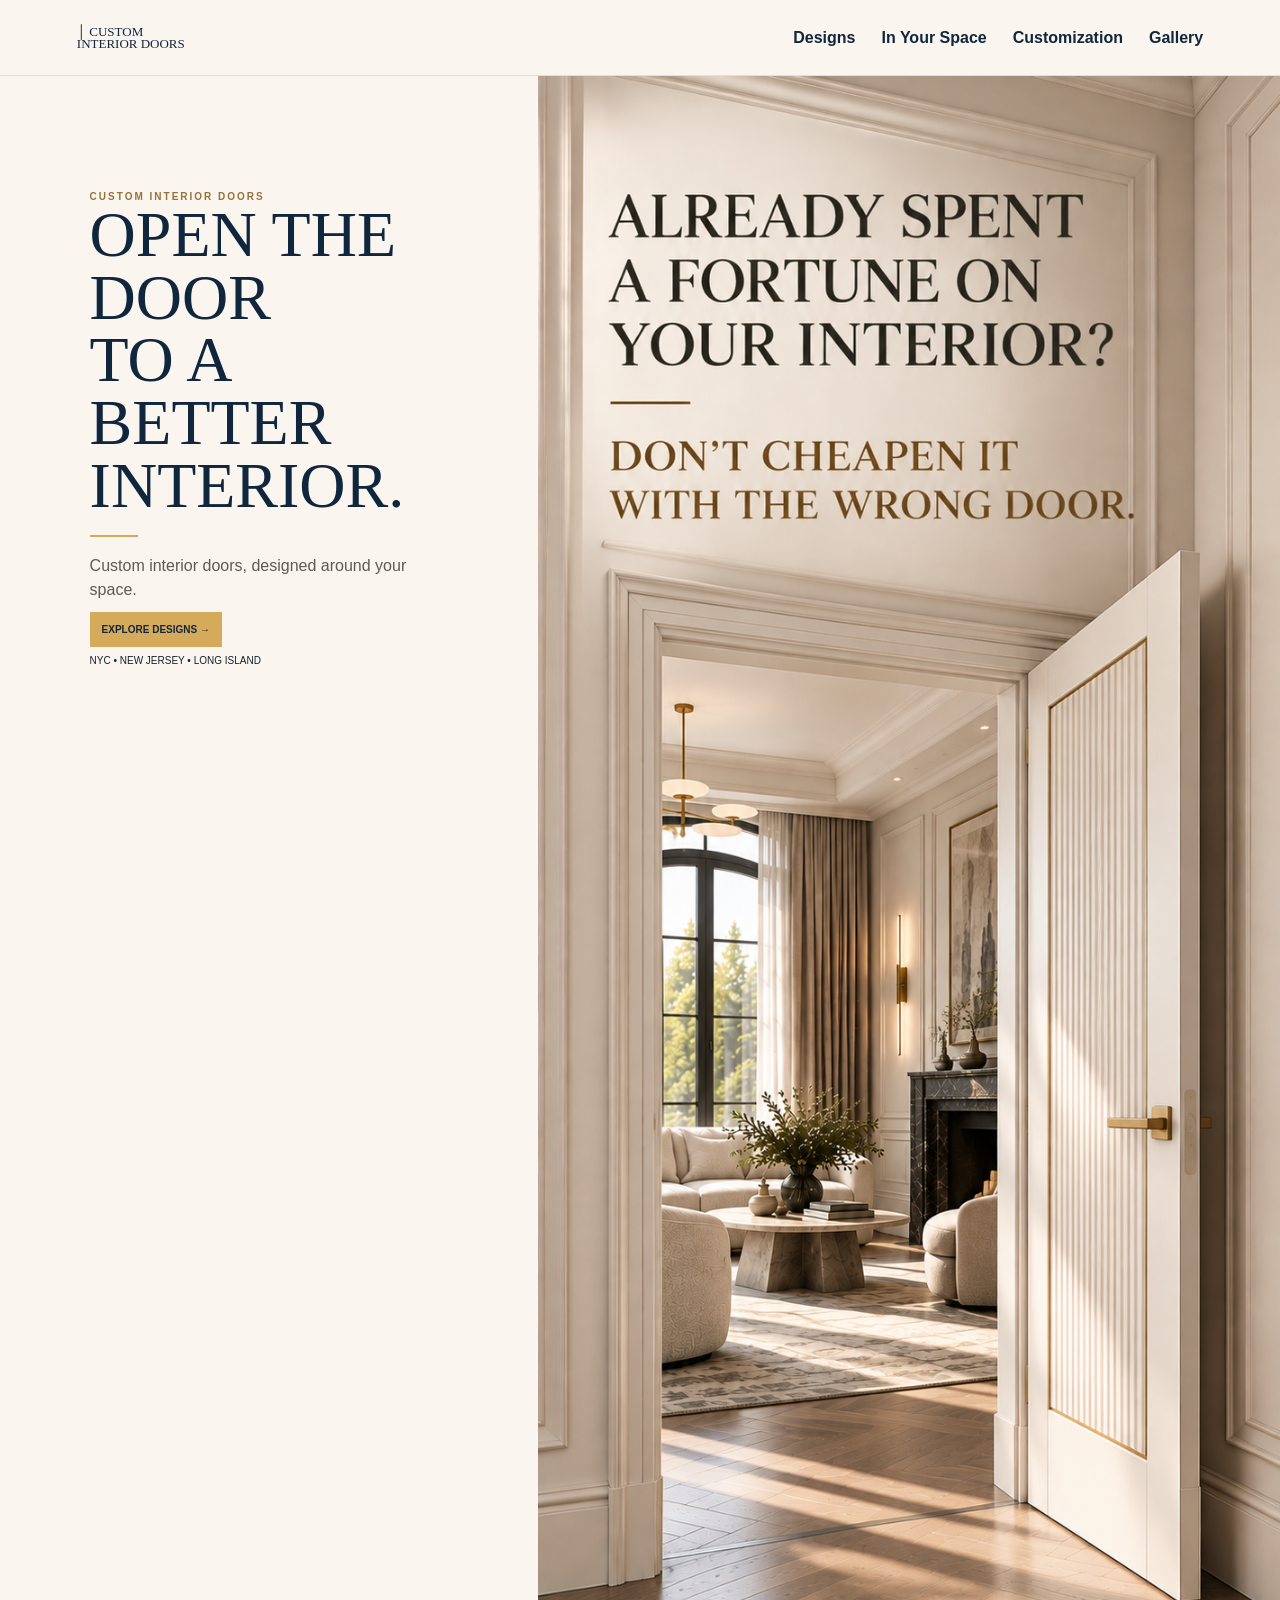
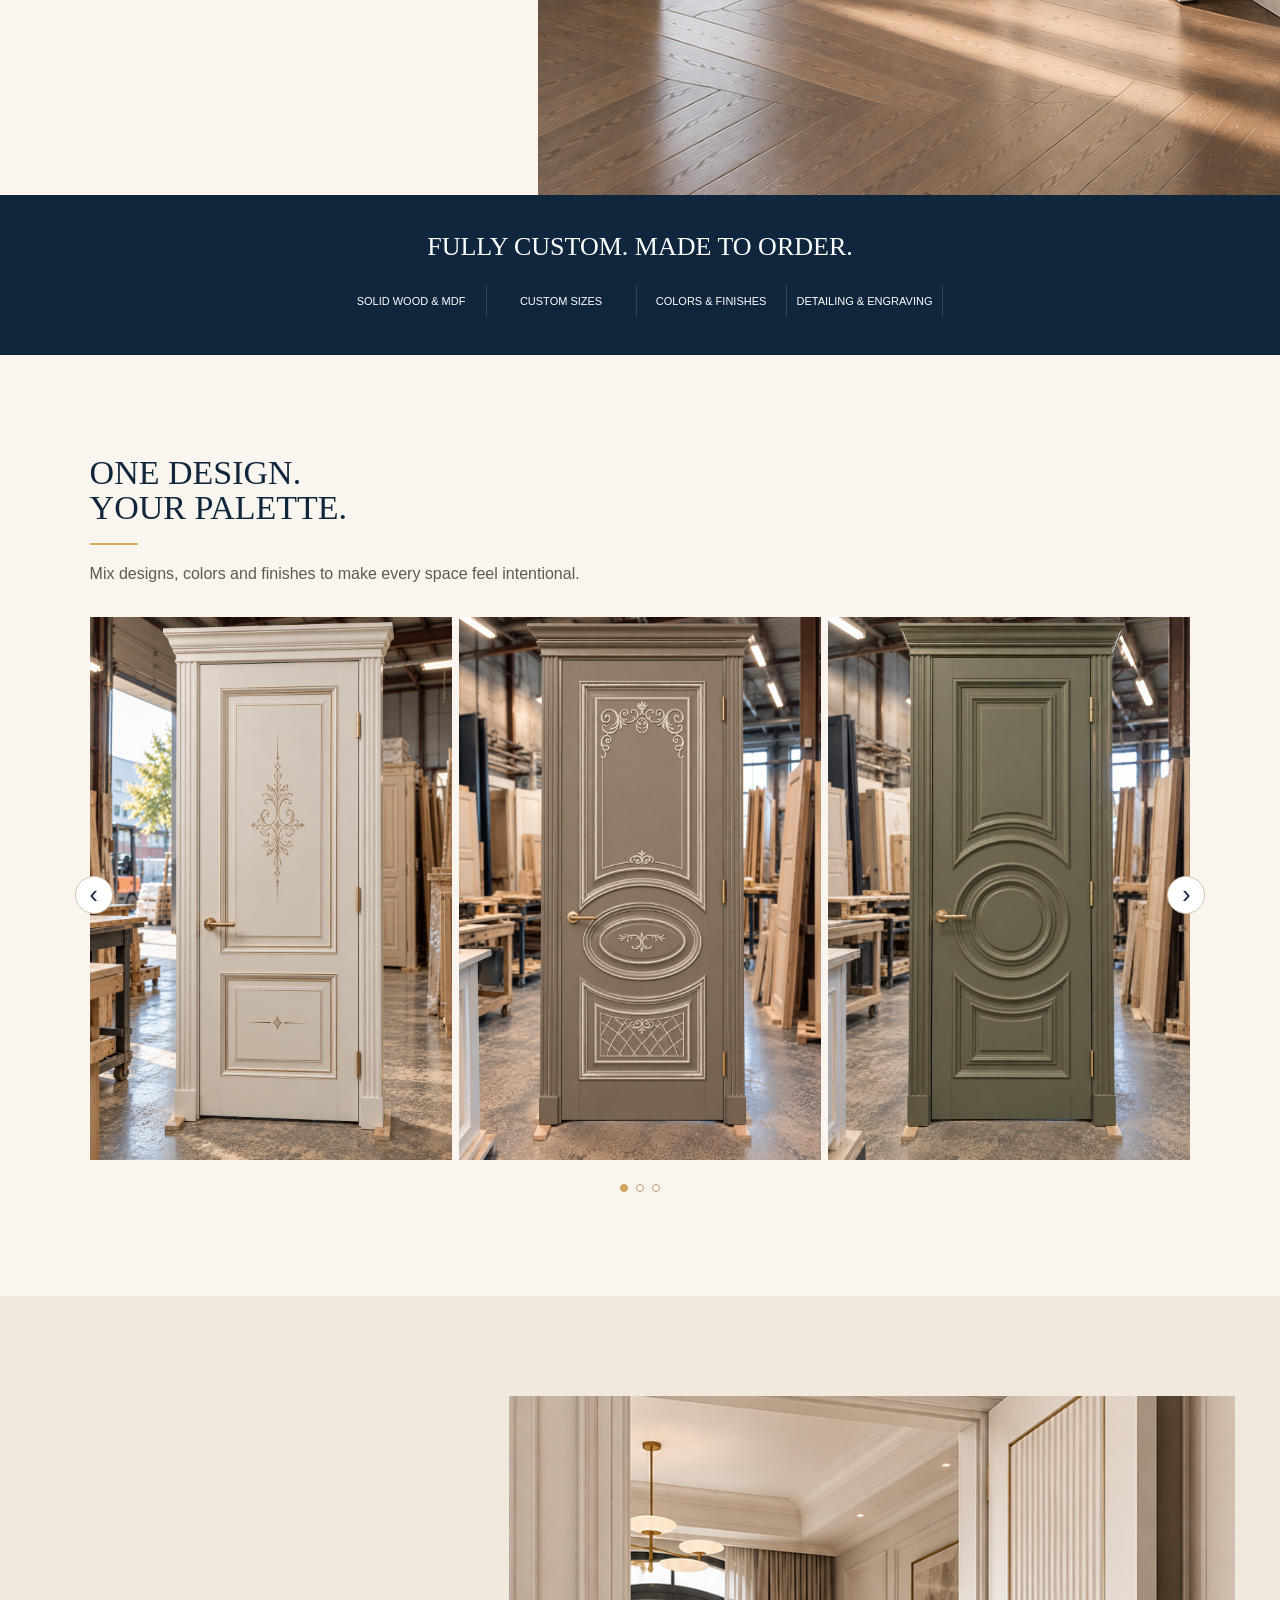
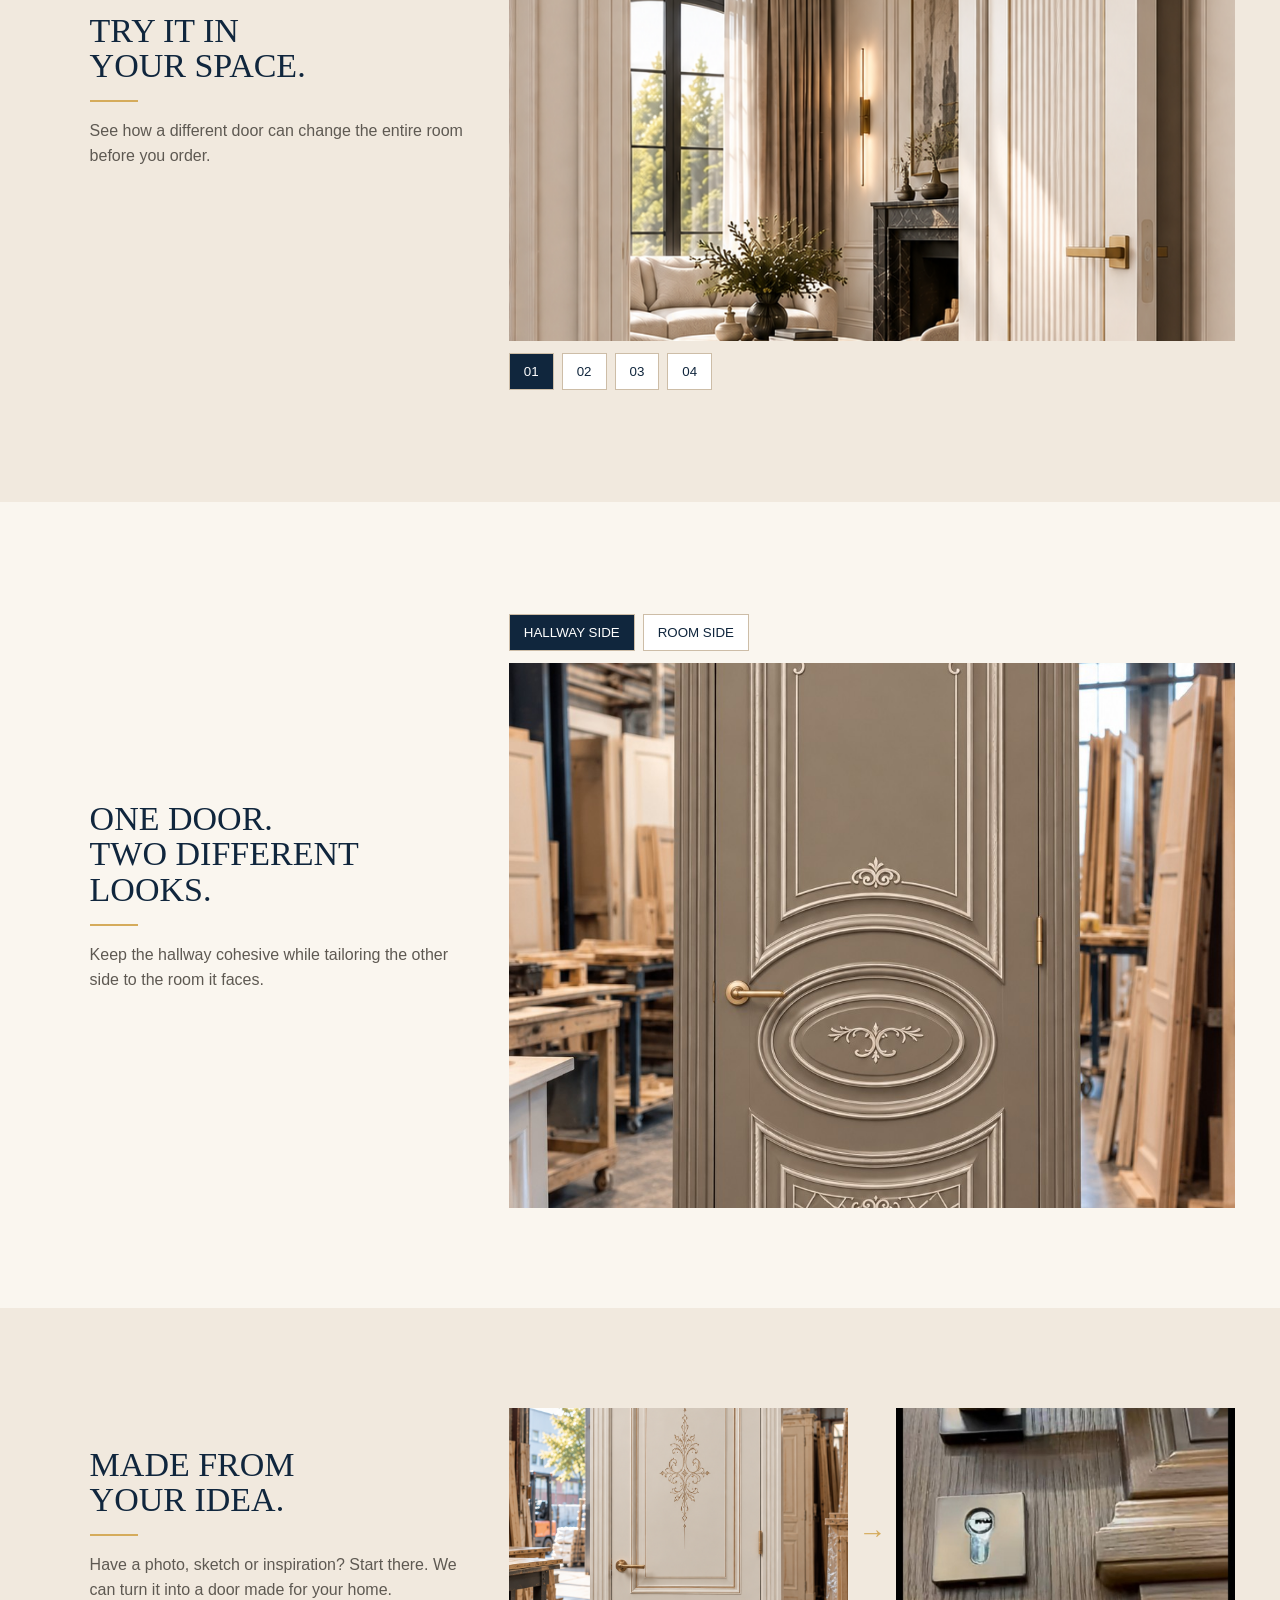
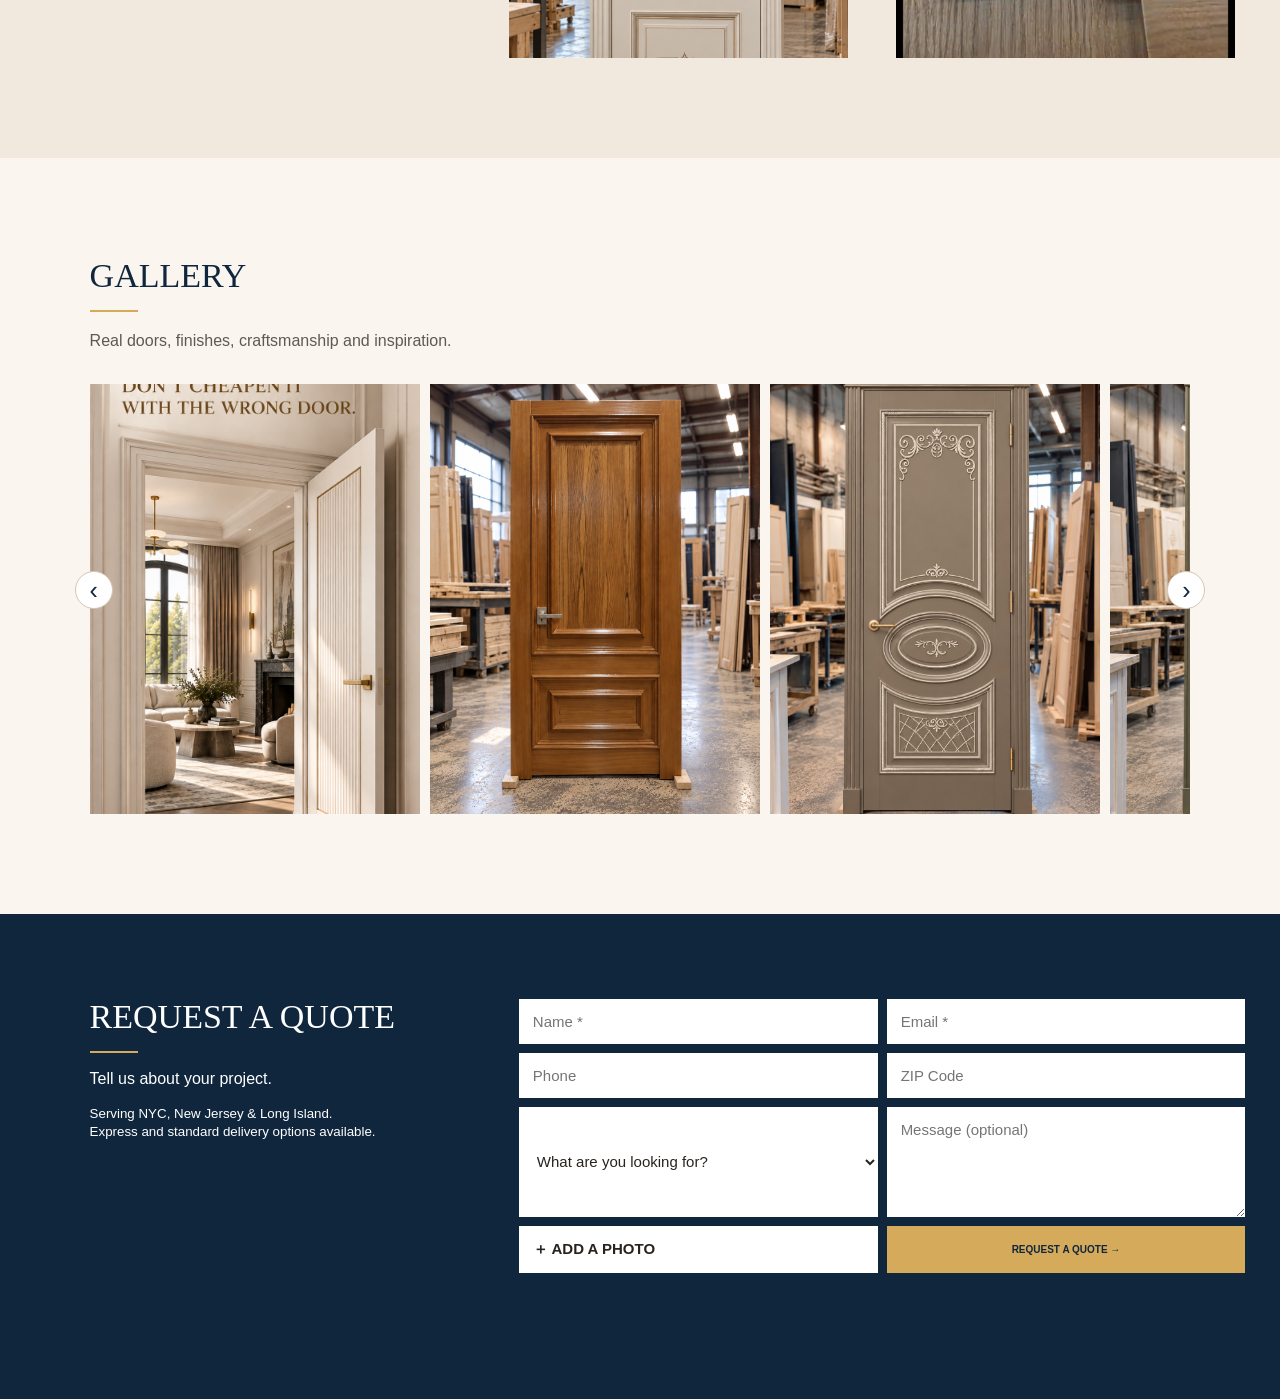
==== commit 22266637: "Add files via upload" ====
--- a/index.html
+++ b/index.html
@@ -1,206 +1,12 @@
-<!doctype html><html lang="en"><head><meta charset="utf-8"><meta name="viewport" content="width=device-width,initial-scale=1"><title>Revenue Lift — Performance Marketing</title>
-<link rel="icon" type="image/png" href="assets/favicon.png"><meta name="description" content="Performance marketing at the intersection of consumer psychology, data, creativity and business growth."><link rel="stylesheet" href="styles.css"><script src="script.js" defer></script></head><body>
-
-<div class="gold-thread" aria-hidden="true">
-<svg viewBox="0 0 1000 9000" preserveAspectRatio="none">
- <path class="thread-main" d="M820 0 C930 260 760 520 830 790 C900 1060 650 1280 720 1580 C790 1880 500 2100 570 2420 C640 2730 800 2960 690 3270 C580 3580 320 3820 410 4140 C500 4470 720 4700 610 5050 C500 5400 280 5680 390 6020 C500 6370 760 6600 650 6960 C540 7320 300 7560 420 7900 C520 8200 680 8500 570 9000"/>
- <path class="thread-branch" d="M830 790 L740 720 L650 760"/>
- <path class="thread-branch" d="M570 2420 L465 2330 L390 2380"/>
- <path class="thread-branch" d="M410 4140 L520 4050 L610 4100"/>
- <path class="thread-branch" d="M610 5050 L720 4960 L800 5020"/>
- <path class="thread-branch" d="M390 6020 L290 5940 L220 6000"/>
- <path class="thread-branch" d="M650 6960 L755 6880 L830 6940"/>
- <path class="thread-branch" d="M420 7900 L330 7820 L250 7880"/>
- <g class="thread-nodes">
-  <circle cx="830" cy="790" r="5"/><circle cx="720" cy="1580" r="4"/><circle cx="570" cy="2420" r="5"/>
-  <circle cx="690" cy="3270" r="4"/><circle cx="410" cy="4140" r="5"/><circle cx="610" cy="5050" r="4"/>
-  <circle cx="390" cy="6020" r="5"/><circle cx="650" cy="6960" r="4"/><circle cx="420" cy="7900" r="5"/>
- </g>
-</svg>
-</div>
-<main>
-<section class="hero" id="home"><header class="nav container"><a class="brand brand-logo" href="#home" aria-label="Revenue Lift home">
-  <img src="assets/revenue-lift-logo.png" alt="Revenue Lift logo">
-  <span class="brand-copy"><strong>REVENUE LIFT</strong><small>PERFORMANCE MARKETING</small></span>
-</a><nav class="navlinks"><a href="#home">HOME</a><a href="#about">ABOUT</a><a href="#work">CASE STUDIES</a><a href="#services">SERVICES</a></nav><a class="navcta jstalk" href="#contact">LET’S TALK</a></header><div class="heroin container"><div class="herocopy"><h1>Here performance<br>marketing <em>meets</em><br>consumer psychology.</h1><div class="rule"></div><div class="formula"><span>SCIENCE</span><b>+</b><span>CREATIVITY</span><b>=</b><strong>BUSINESS GROWTH</strong></div><div class="actions"><a class="btn primary jstalk" href="#contact">LET’S TALK</a><a class="textlink" href="#work">VIEW MY WORK <span>→</span></a></div></div><div class="heroart" aria-hidden="true">
-<svg class="databack techback techback-v8" viewBox="0 0 900 520" aria-hidden="true">
-  <defs>
-    <radialGradient id="v8glow">
-      <stop offset="0" stop-color="#f7dda0" stop-opacity=".9"/>
-      <stop offset=".18" stop-color="#c69b39" stop-opacity=".42"/>
-      <stop offset="1" stop-color="#c69b39" stop-opacity="0"/>
-    </radialGradient>
-  </defs>
-
-  <!-- Deliberately enormous scientific architecture: only a fragment is visible -->
-  <g class="mega-diagram">
-    <circle cx="585" cy="270" r="680"/>
-    <circle cx="585" cy="270" r="570"/>
-    <circle cx="585" cy="270" r="455"/>
-    <circle cx="585" cy="270" r="345"/>
-    <circle cx="585" cy="270" r="245"/>
-    <circle cx="585" cy="270" r="150"/>
-    <path d="M-210 270 H1430"/>
-    <path d="M585 -700 V1160"/>
-    <path d="M-40 -360 L1260 900"/>
-    <path d="M1230 -370 L-100 930"/>
-    <path d="M-180 40 L1350 500"/>
-    <path d="M-100 600 L1270 20"/>
-  </g>
-
-  <!-- Angular analytics network, predominantly behind Venus -->
-  <g class="angular-network">
-    <polyline points="-60,420 70,355 155,382 248,298 338,326 426,235 515,264 605,185 690,215 775,132 890,158 1010,72"/>
-    <polyline points="-90,485 35,447 122,462 210,404 302,428 395,352 486,375 580,302 675,329 760,270 850,290 980,220"/>
-    <polyline points="-55,210 62,170 152,202 238,145 328,178 418,115 505,145 598,92 690,120 786,60 895,86"/>
-    <polyline class="dashed-data" points="15,510 92,425 180,440 262,365 348,392 430,315 520,342 602,262 692,292 785,215 900,242"/>
-    <polyline class="dashed-data" points="40,95 135,130 224,102 312,148 400,116 492,165 580,132 672,176 760,145 850,190"/>
-  </g>
-
-  <g class="angular-nodes">
-    <circle cx="155" cy="382" r="4"/><circle cx="248" cy="298" r="3"/>
-    <circle cx="338" cy="326" r="4"/><circle cx="426" cy="235" r="3"/>
-    <circle cx="515" cy="264" r="5"/><circle cx="605" cy="185" r="3"/>
-    <circle cx="690" cy="215" r="4"/><circle cx="775" cy="132" r="3"/>
-    <circle cx="890" cy="158" r="5"/><circle cx="210" cy="404" r="3"/>
-    <circle cx="395" cy="352" r="4"/><circle cx="580" cy="302" r="3"/>
-    <circle cx="760" cy="270" r="4"/>
-  </g>
-
-  <g class="v8-microgrid">
-    <path d="M80 250 H340"/><path d="M80 265 H340"/><path d="M80 280 H340"/>
-    <path d="M110 230 V305"/><path d="M155 230 V305"/><path d="M200 230 V305"/><path d="M245 230 V305"/><path d="M290 230 V305"/>
-  </g>
-
-  <circle class="v8-glow" cx="515" cy="264" r="48" fill="url(#v8glow)"/>
-  <circle class="v8-glow" cx="775" cy="132" r="38" fill="url(#v8glow)"/>
-</svg>
-<div class="microtag roas"><span>ROAS</span><strong>4.8×</strong></div>
-<div class="venus"><img src="assets/venus-thinker-transparent.png" alt=""></div>
-<svg class="datafront techfront" viewBox="0 0 900 520" aria-hidden="true">
-  <path class="frontnet f1" d="M80 395 C150 345 215 350 275 310 S380 225 450 255 S555 340 625 300 S735 205 850 170"/>
-  <path class="frontnet f2" d="M155 450 C235 395 300 410 355 370 S455 290 525 315 S635 385 710 335"/>
-  <path class="frontnet f3" d="M305 115 C375 145 410 190 430 245 S475 345 550 380"/>
-  <g class="frontnodes">
-    <circle cx="275" cy="310" r="4"/><circle cx="450" cy="255" r="5"/>
-    <circle cx="625" cy="300" r="4"/><circle cx="850" cy="170" r="5"/>
-    <circle cx="355" cy="370" r="3"/><circle cx="525" cy="315" r="4"/>
-  </g>
-  <g class="target-node" transform="translate(625 300)">
-    <circle r="18"/><circle r="9"/><circle class="targetcore" r="3"/>
-  </g>
-</svg>
-<div class="microtag ctr"><span>CTR</span><strong>+18%</strong></div>
-<div class="microtag growth"><span>GROWTH</span><strong>↗ 27%</strong></div>
-</div></div></section>
-<section class="how"><div class="container howgrid"><div><div class="label">How I do it</div><h2>I don’t stop at<br>Ads Manager.</h2></div><div class="howcopy"><p class="lead">I take a whole-picture approach to performance marketing.</p><p>I look at the bigger picture because every part of the customer journey is connected. I don’t just deliver leads and call my part done — I look beyond the campaign for ways to turn strong marketing performance into real business growth.</p></div></div></section>
-<section class="what" id="services"><div class="container"><div class="label">What I do</div><div class="steps">
-<article class="step flip-step reveal-card" tabindex="0" role="button" aria-expanded="false">
-<div class="flip-inner">
-  <div class="flip-face flip-front">
-    <div class="sym">⌕</div><div class="short">ANALYZE</div>
-    <h3>Analysis &amp; Research</h3><p class="step-short">Understand the business, the audience and what the data is really saying.</p>
-    <span class="step-toggle" aria-hidden="true"><span class="toggle-line"></span><span class="toggle-plus">+</span></span>
-  </div>
-  <div class="flip-face flip-back">
-    <div class="back-label">THE DETAIL</div><h3>Analysis &amp; Research</h3><p>I start by understanding what I’m working with — the business model, product, market, existing funnel and, when available, historical campaign data and previous performance. I also dig into the audience: their needs, behavior, emotional drivers, motivations and barriers to action — to understand not just who they are, but why they buy.</p>
-    <svg class="back-data" viewBox="0 0 300 130" aria-hidden="true">
-      <polyline points="8,104 58,76 96,88 145,42 188,60 235,25 292,42"/>
-      <circle cx="58" cy="76" r="3"/><circle cx="145" cy="42" r="3"/><circle cx="235" cy="25" r="3"/>
-    </svg>
-    <span class="step-toggle back-toggle" aria-hidden="true"><span class="toggle-plus">×</span></span>
-  </div>
-</div>
-</article>
-<article class="step flip-step reveal-card" tabindex="0" role="button" aria-expanded="false">
-<div class="flip-inner">
-  <div class="flip-face flip-front">
-    <div class="sym">◎</div><div class="short">STRATEGIZE</div>
-    <h3>Marketing Strategy</h3><p class="step-short">Turn evidence into a focused plan for positioning, funnel, channels and testing.</p>
-    <span class="step-toggle" aria-hidden="true"><span class="toggle-line"></span><span class="toggle-plus">+</span></span>
-  </div>
-  <div class="flip-face flip-back">
-    <div class="back-label">THE DETAIL</div><h3>Marketing Strategy</h3><p>I turn research and data into a marketing strategy built around the business goals, audience, market and available budget — defining the positioning, offer, channels, funnel and what to test first. When the customer journey extends beyond the ad, I also map out what happens next, including organic touchpoints, community channels and nurturing.</p>
-    <svg class="back-data" viewBox="0 0 300 130" aria-hidden="true">
-      <polyline points="8,104 58,76 96,88 145,42 188,60 235,25 292,42"/>
-      <circle cx="58" cy="76" r="3"/><circle cx="145" cy="42" r="3"/><circle cx="235" cy="25" r="3"/>
-    </svg>
-    <span class="step-toggle back-toggle" aria-hidden="true"><span class="toggle-plus">×</span></span>
-  </div>
-</div>
-</article>
-<article class="step flip-step reveal-card" tabindex="0" role="button" aria-expanded="false">
-<div class="flip-inner">
-  <div class="flip-face flip-front">
-    <div class="sym">◉</div><div class="short">CREATE</div>
-    <h3>Creative Strategy</h3><p class="step-short">Translate psychology and audience insight into creative ideas worth testing.</p>
-    <span class="step-toggle" aria-hidden="true"><span class="toggle-line"></span><span class="toggle-plus">+</span></span>
-  </div>
-  <div class="flip-face flip-back">
-    <div class="back-label">THE DETAIL</div><h3>Creative Strategy</h3><p>Building on the broader marketing strategy, I develop creative concepts, messaging and angles around what actually moves the audience. Drawing on consumer psychology, motivation and decision-making, I turn insights into creative hypotheses, test them against real performance data and refine them based on audience response.</p>
-    <svg class="back-data" viewBox="0 0 300 130" aria-hidden="true">
-      <polyline points="8,104 58,76 96,88 145,42 188,60 235,25 292,42"/>
-      <circle cx="58" cy="76" r="3"/><circle cx="145" cy="42" r="3"/><circle cx="235" cy="25" r="3"/>
-    </svg>
-    <span class="step-toggle back-toggle" aria-hidden="true"><span class="toggle-plus">×</span></span>
-  </div>
-</div>
-</article>
-<article class="step flip-step reveal-card" tabindex="0" role="button" aria-expanded="false">
-<div class="flip-inner">
-  <div class="flip-face flip-front">
-    <div class="sym">↗</div><div class="short">ACQUIRE</div>
-    <h3>Paid Acquisition</h3><p class="step-short">Launch, optimize and scale paid acquisition around the metrics that matter.</p>
-    <span class="step-toggle" aria-hidden="true"><span class="toggle-line"></span><span class="toggle-plus">+</span></span>
-  </div>
-  <div class="flip-face flip-back">
-    <div class="back-label">THE DETAIL</div><h3>Paid Acquisition</h3><p>I bring the strategy to market through paid campaigns — from setup and testing to ongoing optimization and scaling. I continuously monitor performance across audiences, creatives and funnel stages, using real-time data to decide what to scale, adjust, test or stop.</p>
-    <svg class="back-data" viewBox="0 0 300 130" aria-hidden="true">
-      <polyline points="8,104 58,76 96,88 145,42 188,60 235,25 292,42"/>
-      <circle cx="58" cy="76" r="3"/><circle cx="145" cy="42" r="3"/><circle cx="235" cy="25" r="3"/>
-    </svg>
-    <span class="step-toggle back-toggle" aria-hidden="true"><span class="toggle-plus">×</span></span>
-  </div>
-</div>
-</article>
-<article class="step flip-step reveal-card" tabindex="0" role="button" aria-expanded="false">
-<div class="flip-inner">
-  <div class="flip-face flip-front">
-    <div class="sym">≫</div><div class="short">GO BEYOND</div>
-    <h3>Beyond the Campaign</h3><p class="step-short">Use campaign data to spot opportunities beyond advertising itself.</p>
-    <span class="step-toggle" aria-hidden="true"><span class="toggle-line"></span><span class="toggle-plus">+</span></span>
-  </div>
-  <div class="flip-face flip-back">
-    <div class="back-label">THE DETAIL</div><h3>Beyond the Campaign</h3><p>My work doesn’t end when the lead comes in. When performance reveals opportunities or bottlenecks elsewhere in the customer journey, I look beyond advertising and recommend what can be improved — from the offer and funnel to lead handling, sales scripts, unit economics and organic opportunities.</p>
-    <svg class="back-data" viewBox="0 0 300 130" aria-hidden="true">
-      <polyline points="8,104 58,76 96,88 145,42 188,60 235,25 292,42"/>
-      <circle cx="58" cy="76" r="3"/><circle cx="145" cy="42" r="3"/><circle cx="235" cy="25" r="3"/>
-    </svg>
-    <span class="step-toggle back-toggle" aria-hidden="true"><span class="toggle-plus">×</span></span>
-  </div>
-</div>
-</article>
-</div></div></section>
-<section class="work" id="work"><div class="container"><div class="label">Selected work</div><div class="casegrid">
-<article class="card reveal-card"><div class="visual"><img src="assets/healthy-food.png" alt="Healthy prepared meal"></div><div class="casebody"><div class="eyebrow">Personalized Nutrition · Tashkent</div><h3>Healthy Food</h3><div class="metrics"><div class="metric"><strong>$1.07</strong><span>CPL</span></div><div class="metric"><strong>210</strong><span>new customers*</span></div><div class="metric"><strong>+70%</strong><span>inquiries</span></div></div><p>Building and continuously optimizing customer acquisition for a personalized nutrition and prepared-meal service — from cold acquisition and retargeting to creative, audience and offer optimization.</p><a class="textlink" style="color:#d2161f" href="cases/healthy-food.html">VIEW CASE STUDY <span>→</span></a></div></article>
-<article class="card reveal-card"><div class="visual"><img src="assets/mediofarm-ivf.png" alt="Newborn baby feet"></div><div class="casebody"><div class="eyebrow">Healthcare · Central Asia</div><h3>Mediofarm IVF</h3><div class="metrics"><div class="metric"><strong>7,039</strong><span>conversations</span></div><div class="metric"><strong>$0.94</strong><span>avg. cost / conversation</span></div><div class="metric"><strong>$6.9K</strong><span>ad spend</span></div></div><p>Building an IVF patient acquisition system from scratch — then reshaping the funnel when the data showed that generating leads wasn’t enough.</p><a class="textlink" style="color:#d2161f" href="cases/mediofarm-ivf.html">VIEW CASE STUDY <span>→</span></a></div></article>
-</div></div></section>
-<section class="about" id="about"><div class="container aboutgrid"><div class="portrait portraitreal reveal-left"><img src="assets/about-photo.png" alt="About portrait"></div><div class="aboutcopy reveal-card"><div class="label">About</div><h2>Analytical by nature.<br><em>Creative</em> by choice.</h2><p>I’m a performance marketer with an analytical mindset and a genuine passion for marketing, consumer behavior and business growth.</p><p>My work sits between <strong>data, psychology, business thinking and creativity</strong> — using each to make the others stronger.</p></div></div></section>
-<section class="cta" id="contact"><div class="container ctagrid"><h2>Let’s find <em>what can work</em><br>for your business.</h2><p>Whether you’re starting paid acquisition, trying to scale what’s already working or figuring out why it isn’t — let’s look at the data, the audience and the bigger picture.</p><a class="btn primary jstalk" href="#contact">LET’S TALK</a></div></section>
-<footer class="footer"><div class="footer-logo-wrap"><img class="footer-logo" src="assets/revenue-lift-logo.png" alt="Revenue Lift"></div><div class="container footergrid"><div class="brand"><strong><span>REVENUE</span> LIFT</strong><small>PERFORMANCE MARKETING</small></div><div class="flinks"><a href="#home">HOME</a><a href="#about">ABOUT</a><a href="#work">CASE STUDIES</a><a href="#services">SERVICES</a></div><div class="fcontact"><a href="mailto:hello@example.com">hello@example.com</a><span>LinkedIn · Instagram</span></div></div></footer>
-</main><div class="contactmodal" id="contactModal" aria-hidden="true">
-<div class="modalbackdrop" data-close-modal></div>
-<div class="modalpanel" role="dialog" aria-modal="true" aria-labelledby="contactTitle">
-<button class="modalclose" type="button" data-close-modal aria-label="Close">×</button>
-<div class="label">Let’s talk</div>
-<h2 id="contactTitle">Tell me about your business.</h2>
-<p class="modalintro">A few details are enough to start the conversation.</p>
-<form id="leadForm">
-<label>Name<input name="name" type="text" required></label>
-<label>Email<input name="email" type="email" required></label>
-<label>Business / website<input name="business" type="text"></label>
-<label class="full">What do you need help with?<textarea name="message" rows="4" required></textarea></label>
-<button class="btn primary" type="submit">SEND INQUIRY</button>
-<p class="formnote" id="formNote">Form delivery will be connected before launch.</p>
-</form>
-</div></div></body></html>+<!doctype html><html lang="en"><head><meta charset="utf-8"><meta name="viewport" content="width=device-width,initial-scale=1"><title>Custom Interior Doors</title><link rel="stylesheet" href="styles.css"></head><body>
+<header><a class="brand" href="#top">│ CUSTOM<br>INTERIOR DOORS</a><a class="headcta" href="#quote">REQUEST A QUOTE</a><button id="menu">☰</button><nav id="nav"><a href="#designs">Designs</a><a href="#try">In Your Space</a><a href="#custom">Customization</a><a href="#gallery">Gallery</a></nav></header>
+<main id="top">
+<section class="hero"><div class="copy"><em>CUSTOM INTERIOR DOORS</em><h1>OPEN THE DOOR<br>TO A BETTER<br>INTERIOR.</h1><i></i><p>Custom interior doors, designed around your space.</p><a class="btn" href="#gallery">EXPLORE DESIGNS →</a><small>NYC • NEW JERSEY • LONG ISLAND</small></div><img src="assets/hero.jpg"></section>
+<section class="navy"><h2>FULLY CUSTOM. MADE TO ORDER.</h2><div><span>SOLID WOOD & MDF</span><span>CUSTOM SIZES</span><span>COLORS & FINISHES</span><span>DETAILING & ENGRAVING</span></div></section>
+<section id="designs"><div class="title"><h2>ONE DESIGN.<br>YOUR PALETTE.</h2><i></i><p>Mix designs, colors and finishes to make every space feel intentional.</p></div><div class="carousel"><div id="slides"><div class="slide active"><img src="assets/white.jpg"><img src="assets/taupe.jpg"><img src="assets/olive.jpg"></div><div class="slide"><img src="assets/wood.jpg"><img src="assets/graphite.jpg"><img src="assets/white.jpg"></div><div class="slide"><img src="assets/olive.jpg"><img src="assets/wood.jpg"><img src="assets/taupe.jpg"></div></div><button id="prev">‹</button><button id="next">›</button><div id="dots"></div></div></section>
+<section id="try" class="soft"><div class="title"><h2>TRY IT IN<br>YOUR SPACE.</h2><i></i><p>See how a different door can change the entire room before you order.</p></div><div class="visual"><img id="tryImg" src="assets/hero.jpg"><div class="switch"><button class="active" data-img="assets/hero.jpg">01</button><button data-img="assets/taupe.jpg">02</button><button data-img="assets/olive.jpg">03</button><button data-img="assets/wood.jpg">04</button></div></div></section>
+<section id="custom"><div class="title"><h2>ONE DOOR.<br>TWO DIFFERENT LOOKS.</h2><i></i><p>Keep the hallway cohesive while tailoring the other side to the room it faces.</p></div><div class="visual"><div class="switch side"><button class="active" data-side="hall">HALLWAY SIDE</button><button data-side="room">ROOM SIDE</button></div><img id="sideImg" src="assets/taupe.jpg"></div></section>
+<section class="soft"><div class="title"><h2>MADE FROM<br>YOUR IDEA.</h2><i></i><p>Have a photo, sketch or inspiration? Start there. We can turn it into a door made for your home.</p></div><div class="idea"><img src="assets/white.jpg"><b>→</b><img src="assets/detail2.jpg"></div></section>
+<section id="gallery"><div class="title"><h2>GALLERY</h2><i></i><p>Real doors, finishes, craftsmanship and inspiration.</p></div><div class="gwrap"><button id="gp">‹</button><div id="galleryTrack"></div><button id="gn">›</button></div></section>
+<section id="quote" class="quote"><div><h2>REQUEST A QUOTE</h2><i></i><p>Tell us about your project.</p><small>Serving NYC, New Jersey & Long Island.<br>Express and standard delivery options available.</small></div><form id="form"><input required placeholder="Name *"><input required type="email" placeholder="Email *"><input type="tel" placeholder="Phone"><input placeholder="ZIP Code"><select><option>What are you looking for?</option><option>Interior doors</option><option>Multiple doors</option><option>Custom design</option></select><textarea placeholder="Message (optional)"></textarea><label>＋ ADD A PHOTO<input hidden type="file" accept="image/*"></label><button class="btn">REQUEST A QUOTE →</button><p id="status"></p></form></section>
+</main><div class="sticky"><a href="#quote">REQUEST A QUOTE</a><a href="tel:+10000000000">CALL</a></div><script src="script.js"></script></body></html>
--- a/styles.css
+++ b/styles.css
@@ -1,1245 +1,2 @@
-
-:root{--black:#050505;--cream:#f2ebe2;--red:#d2161f;--gold:#c29a34;--ink:#131313;--max:1460px}*{box-sizing:border-box}html{scroll-behavior:smooth}body{margin:0;background:var(--black);color:#fff;font-family:Arial,Helvetica,sans-serif}a{color:inherit;text-decoration:none}img{display:block;max-width:100%}.container{width:min(var(--max),calc(100% - 72px));margin:auto}.nav{height:88px;display:grid;grid-template-columns:1fr auto 1fr;align-items:center;gap:24px;position:relative;z-index:4}.brand{display:flex;flex-direction:column;gap:6px;letter-spacing:.08em}.brand strong{font-size:18px;font-weight:500}.brand strong span{color:var(--red)}.brand small{font-size:11px;letter-spacing:.16em;color:#ddd}.navlinks{display:flex;gap:34px;font-size:12px}.navcta{justify-self:end;border:1px solid var(--red);padding:13px 24px;font-size:12px}.hero{min-height:700px;background:#000;overflow:hidden}.heroin{min-height:612px;display:flex;align-items:center;position:relative}.herocopy{width:58%;z-index:2}.hero h1,.how h2,.about h2,.cta h2,.casehero h1,.casecontent h2{font-family:Georgia,serif;font-weight:400}.hero h1{font-size:clamp(48px,5.2vw,84px);line-height:.99;letter-spacing:-.028em;margin:20px 0 24px}.hero em,.about em,.cta em{color:var(--red);font-weight:400}.rule{width:48px;height:2px;background:var(--red);margin:28px 0 30px}.formula{display:flex;gap:24px;flex-wrap:wrap;font-size:15px;letter-spacing:.08em}.formula b{color:var(--red)}.formula strong{color:var(--gold);font-weight:500}.actions{display:flex;gap:40px;align-items:center;margin-top:42px}.btn{display:inline-flex;align-items:center;justify-content:center;padding:16px 34px;border:1px solid var(--red);font-size:13px}.btn.primary{background:var(--red)}.textlink{display:inline-flex;gap:12px;align-items:center;border-bottom:2px solid var(--red);padding-bottom:7px;font-size:13px}.venus{position:absolute;right:-3%;top:-3%;width:58%;height:106%;overflow:hidden}.venus img{width:100%;height:100%;object-fit:cover;object-position:66% 18%;filter:brightness(.72) contrast(1.15) saturate(.55)}.venus:after{content:'';position:absolute;inset:0;background:linear-gradient(90deg,#000 0%,rgba(0,0,0,.85) 12%,rgba(0,0,0,.18) 45%,rgba(0,0,0,.35) 72%,#000 100%),linear-gradient(0deg,#000 0%,rgba(0,0,0,.35) 22%,transparent 50%)}.how{background:linear-gradient(90deg,#f5efe7,#e9dfd2);color:var(--ink);padding:54px 0}.howgrid{display:grid;grid-template-columns:.8fr 1.45fr;gap:86px;align-items:center}.label{color:var(--red);font-size:12px;letter-spacing:.15em;font-weight:700;text-transform:uppercase;margin-bottom:16px}.how h2{font-size:clamp(38px,4vw,64px);line-height:1.03;margin:0}.howcopy{border-left:1px solid #93897b;padding-left:58px;max-width:840px}.howcopy p{font-size:17px;line-height:1.62;margin:0}.howcopy .lead{font-weight:700;margin-bottom:9px}.what{padding:42px 0 58px}.steps{display:grid;grid-template-columns:repeat(5,1fr)}.step{min-height:385px;padding:18px 26px 12px 22px;border-right:1px solid rgba(194,154,52,.42)}.step:last-child{border-right:0}.no{font-size:66px;line-height:.85;color:#171717;font-weight:700}.sym{color:var(--red);font-size:34px;margin-top:-8px}.short{font-size:15px;font-weight:700;margin-top:10px}.step h3{font-family:Georgia,serif;font-weight:400;font-size:19px;color:#e2e2e2;margin:6px 0 12px}.step p{font-size:13px;line-height:1.58;color:#c7c7c7;margin:0}.work{background:var(--cream);color:var(--ink);padding:52px 0 48px}.casegrid{display:grid;grid-template-columns:1fr 1fr;gap:26px}.card{display:grid;grid-template-columns:38% 62%;min-height:355px;background:#fbf7f1;border:1px solid rgba(20,20,20,.13);box-shadow:0 3px 16px rgba(0,0,0,.05)}.visual{overflow:hidden}.visual img{width:100%;height:100%;object-fit:cover}.casebody{padding:32px}.eyebrow{color:#9b5a2c;font-size:12px;margin-bottom:8px}.card h3{font-family:Georgia,serif;font-weight:400;font-size:34px;margin:0 0 24px}.metrics{display:grid;grid-template-columns:repeat(3,1fr);gap:14px;margin-bottom:24px}.metric strong{display:block;font-family:Georgia,serif;font-weight:400;font-size:30px;color:var(--red)}.metric span{display:block;font-size:11px;line-height:1.28;margin-top:4px}.casebody p{font-size:14px;line-height:1.55;margin:0 0 22px}.note{text-align:center;font-size:10px;color:#555}.about{padding:52px 0}.aboutgrid{display:grid;grid-template-columns:38% 1fr;gap:72px}.portrait{min-height:445px;border:1px solid #272727;background:radial-gradient(circle at 48% 30%,#3a3a3a 0 11%,transparent 12%),linear-gradient(145deg,#202020,#090909 64%);display:grid;place-items:end start;padding:28px;color:#777;letter-spacing:.13em;font-size:12px}.aboutcopy{align-self:center}.about h2{font-size:clamp(42px,4vw,68px);line-height:1.02;margin:0 0 24px}.about p{font-size:16px;line-height:1.66;color:#d0d0d0;max-width:820px}.about strong{color:var(--red)}.cta{background:var(--cream);color:var(--ink);padding:42px 0}.ctagrid{display:grid;grid-template-columns:1.25fr 1fr auto;gap:54px;align-items:center}.cta h2{font-size:clamp(36px,3.5vw,56px);line-height:1.03;margin:0}.cta p{font-size:15px;line-height:1.55;margin:0}.footer{padding:32px 0;background:#020202;color:#bbb}.footergrid{display:grid;grid-template-columns:1fr auto 1fr;gap:28px;align-items:center}.flinks{display:flex;gap:24px;font-size:11px}.fcontact{justify-self:end;text-align:right;font-size:12px;display:flex;flex-direction:column;gap:8px}.casepage{background:#050505}.caseheader{height:96px;display:flex;align-items:center;justify-content:space-between}.casehero{padding:76px 0 52px}.casehero h1{font-size:clamp(58px,7vw,102px);margin:8px 0 14px}.casehero p{font-size:18px;color:#bbb}.casecontent{padding-bottom:72px}.stats{display:grid;grid-template-columns:repeat(4,1fr);gap:18px;margin-bottom:60px}.stats div{background:#111;border:1px solid #222;padding:24px}.stats strong{display:block;color:var(--red);font-family:Georgia,serif;font-size:38px;font-weight:400}.stats span{display:block;color:#aaa;font-size:12px;margin-top:8px}.casecontent section{display:grid;grid-template-columns:30% 1fr;gap:42px;border-top:1px solid #252525;padding:40px 0}.casecontent h2{font-size:34px;margin:0}.casecontent p{font-size:17px;line-height:1.72;color:#ccc;margin:0;max-width:920px}@media(max-width:1100px){.nav{grid-template-columns:1fr auto}.navlinks{display:none}.herocopy{width:65%}.venus{width:63%;right:-16%}.howgrid{grid-template-columns:1fr;gap:28px}.howcopy{border-left:0;padding-left:0}.steps{grid-template-columns:repeat(2,1fr)}.step{border-bottom:1px solid rgba(194,154,52,.42)}.casegrid{grid-template-columns:1fr}.aboutgrid{grid-template-columns:1fr 1.2fr}.ctagrid,.footergrid{grid-template-columns:1fr}.fcontact{justify-self:start;text-align:left}}@media(max-width:720px){.container{width:calc(100% - 32px)}.nav{height:76px}.brand strong{font-size:14px}.hero{min-height:720px}.heroin{min-height:644px;align-items:flex-end}.herocopy{width:100%;padding-bottom:42px}.hero h1{font-size:48px}.venus{width:96%;height:66%;right:-36%;top:0;opacity:.78}.formula{font-size:11px;gap:12px}.actions{gap:20px}.steps{grid-template-columns:1fr}.step{border-right:0;min-height:auto;padding:24px 0}.card{grid-template-columns:1fr}.visual{min-height:230px}.metrics{gap:8px}.metric strong{font-size:25px}.aboutgrid{grid-template-columns:1fr}.portrait{min-height:330px}.stats{grid-template-columns:1fr 1fr}.casecontent section{grid-template-columns:1fr;gap:12px}}
-
-
-/* ===== V4 FIXED POLISH ===== */
-
-/* Hero formula */
-.formula{font-size:19px;gap:28px;font-weight:500}
-.formula strong{font-size:21px;color:var(--gold)}
-
-/* Layered hero visual */
-.heroart{position:absolute;right:-3%;top:-3%;width:58%;height:106%;z-index:1;overflow:hidden}
-.heroart .venus{position:absolute;inset:0;width:100%;height:100%;z-index:2}
-.heroart .venus img{width:100%;height:100%;object-fit:cover;object-position:66% 18%;filter:brightness(.78) contrast(1.12) saturate(.66)}
-.heroart .venus::after{content:"";position:absolute;inset:0;background:
-linear-gradient(90deg,#000 0%,rgba(0,0,0,.80) 11%,rgba(0,0,0,.12) 43%,rgba(0,0,0,.24) 74%,#000 100%),
-linear-gradient(0deg,#000 0%,rgba(0,0,0,.36) 20%,transparent 52%)}
-.databack,.datafront{position:absolute;inset:7% 0 0;width:100%;height:88%;pointer-events:none}
-.databack{z-index:1;opacity:.72}
-.datafront{z-index:3;opacity:.84}
-.datapath{fill:none;stroke:var(--gold);stroke-width:1.25;stroke-dasharray:1000;stroke-dashoffset:1000;animation:drawline 2.4s ease-out .25s forwards}
-.p2{opacity:.45;animation-delay:.7s}.fp{stroke-width:1;animation-delay:1.15s}
-.dnode{fill:var(--gold);opacity:.74}
-.pulse{fill:var(--red);animation:pulsepoint 2.6s ease-in-out infinite}
-.bars rect{fill:none;stroke:var(--gold);stroke-width:1;opacity:.45;transform-box:fill-box;transform-origin:bottom;animation:barrise 1.2s ease-out both}
-.bars rect:nth-child(2){animation-delay:.12s}.bars rect:nth-child(3){animation-delay:.24s}.bars rect:nth-child(4){animation-delay:.36s}
-.microtag{position:absolute;z-index:4;border-left:1px solid rgba(194,154,52,.7);padding:5px 8px;background:rgba(0,0,0,.22);opacity:0;animation:tagshow .75s ease-out 1.55s forwards}
-.microtag span{display:block;font-size:8px;letter-spacing:.16em;color:#8f805d}
-.microtag strong{display:block;margin-top:2px;font:400 14px Georgia,serif;color:var(--gold)}
-.roas{right:8%;top:27%}.ctr{right:24%;top:55%;animation-delay:1.95s}.growth{right:3%;top:68%;animation-delay:2.3s}
-@keyframes drawline{to{stroke-dashoffset:0}}
-@keyframes pulsepoint{0%,100%{opacity:.35;r:5}50%{opacity:1;r:8}}
-@keyframes barrise{from{transform:scaleY(.05);opacity:0}to{transform:scaleY(1);opacity:.45}}
-@keyframes tagshow{from{opacity:0;transform:translateY(5px)}to{opacity:.82;transform:none}}
-
-/* More gold & breathing room */
-.label::after{content:"";display:inline-block;width:42px;height:1px;margin-left:10px;vertical-align:middle;background:linear-gradient(90deg,var(--gold),transparent)}
-.step{position:relative}
-.step::before{content:"";position:absolute;left:22px;top:0;width:27px;height:1px;background:var(--gold);opacity:.65}
-.step p{font-size:14px;line-height:1.64}
-.step h3{color:#e7dcc6}
-.card{border-top:2px solid rgba(194,154,52,.58)}
-.textlink,.btn,.navcta{transition:all .2s ease}
-.textlink:hover{color:var(--gold)!important;border-color:var(--gold);transform:translateX(3px)}
-.btn:hover,.navcta:hover{background:var(--gold);border-color:var(--gold);color:#080808;transform:translateY(-1px)}
-
-/* Real About photo */
-.portraitreal{padding:0;overflow:hidden;background:#171411;display:block}
-.portraitreal img{width:100%;height:100%;min-height:430px;object-fit:cover;object-position:center 45%;filter:contrast(1.04) brightness(1.02)}
-
-/* Contact modal */
-.contactmodal{position:fixed;inset:0;z-index:100;display:none;place-items:center;padding:24px}
-.contactmodal.open{display:grid}
-.modalbackdrop{position:absolute;inset:0;background:rgba(0,0,0,.80);backdrop-filter:blur(6px)}
-.modalpanel{position:relative;z-index:1;width:min(620px,100%);max-height:calc(100vh - 48px);overflow:auto;background:#0a0a0a;border:1px solid rgba(194,154,52,.58);padding:42px;color:#fff}
-.modalpanel h2{font:400 42px/1.05 Georgia,serif;margin:0 0 10px}
-.modalintro{color:#bbb;margin:0 0 26px}
-.modalclose{position:absolute;right:18px;top:13px;border:0;background:none;color:#ddd;font-size:32px;cursor:pointer}
-.modalpanel form{display:grid;grid-template-columns:1fr 1fr;gap:18px}
-.modalpanel label{display:flex;flex-direction:column;gap:8px;font-size:11px;letter-spacing:.08em;color:#c7b88f;text-transform:uppercase}
-.modalpanel label.full{grid-column:1/-1}
-.modalpanel input,.modalpanel textarea{width:100%;border:1px solid #39342c;background:#111;color:#fff;padding:13px 14px;font:16px Arial,sans-serif;outline:none}
-.modalpanel input:focus,.modalpanel textarea:focus{border-color:var(--gold)}
-.formnote{grid-column:1/-1;color:#777;font-size:11px;margin:0}
-
-@media(max-width:1100px){
-  .heroart{width:63%;right:-16%}
-  .formula{font-size:16px}.formula strong{font-size:18px}
-}
-@media(max-width:720px){
-  .heroart{width:96%;height:66%;right:-36%;top:0;opacity:.82}
-  .formula{font-size:13px;gap:13px}.formula strong{font-size:14px}
-  .microtag{display:none}
-  .portraitreal img{min-height:330px}
-  .modalpanel{padding:32px 22px}
-  .modalpanel h2{font-size:34px}
-  .modalpanel form{grid-template-columns:1fr}
-  .modalpanel label.full{grid-column:auto}
-}
-@media(prefers-reduced-motion:reduce){
-  *,*::before,*::after{animation-duration:.01ms!important;animation-iteration-count:1!important;scroll-behavior:auto!important}
-}
-
-
-/* ===== V5 — GOLD DATA SYSTEM ===== */
-
-/* Stronger hero data composition */
-.databack{opacity:.92}
-.datafront{opacity:.96}
-.datapath{
-  stroke-width:1.55;
-  filter:drop-shadow(0 0 4px rgba(194,154,52,.28));
-}
-.p2{opacity:.58}
-.p3{opacity:.68;animation-delay:.95s}
-.p4{opacity:.48;animation-delay:1.35s}
-.fp{stroke-width:1.35}
-.fp2{stroke-width:1.05;opacity:.58;animation-delay:1.7s}
-.dnode{filter:drop-shadow(0 0 4px rgba(194,154,52,.5))}
-.glow-node{animation:goldpulse 4.2s ease-in-out infinite}
-.faint-node{opacity:.48;animation:goldpulse 5.4s ease-in-out infinite 1.2s}
-.orbit-ring{
-  fill:none;
-  stroke:var(--gold);
-  stroke-width:.8;
-  opacity:.18;
-  transform-box:fill-box;
-  transform-origin:center;
-  animation:ringpulse 4.5s ease-in-out infinite;
-}
-.microtag{
-  border-left-color:rgba(215,177,75,.88);
-  background:rgba(0,0,0,.32);
-  box-shadow:0 0 22px rgba(194,154,52,.04);
-}
-.microtag strong{color:#d8b65a}
-.bars rect{opacity:.62;stroke-width:1.15}
-@keyframes goldpulse{
-  0%,100%{opacity:.35}
-  48%{opacity:.95}
-  58%{opacity:.62}
-}
-@keyframes ringpulse{
-  0%,100%{opacity:.10;transform:scale(.82)}
-  50%{opacity:.42;transform:scale(1.18)}
-}
-
-/* One quiet golden data-thread through the entire page */
-.gold-thread{
-  position:absolute;
-  z-index:0;
-  left:0;
-  top:0;
-  width:100%;
-  height:100%;
-  pointer-events:none;
-  overflow:hidden;
-}
-.gold-thread svg{
-  display:block;
-  width:100%;
-  height:100%;
-  min-height:100%;
-}
-.thread-main,.thread-branch{
-  fill:none;
-  stroke:var(--gold);
-  vector-effect:non-scaling-stroke;
-}
-.thread-main{
-  stroke-width:.72;
-  opacity:.14;
-  stroke-dasharray:5 10;
-}
-.thread-branch{
-  stroke-width:.65;
-  opacity:.11;
-}
-.thread-node{
-  fill:var(--gold);
-  opacity:.20;
-  transform-box:fill-box;
-  transform-origin:center;
-  animation:threadpulse 6.5s ease-in-out infinite;
-}
-.t2,.t5{animation-delay:1.4s}
-.t3,.t6{animation-delay:3s}
-.t4,.t7{animation-delay:4.4s}
-@keyframes threadpulse{
-  0%,100%{opacity:.10;transform:scale(.75)}
-  45%{opacity:.32;transform:scale(1.15)}
-  65%{opacity:.16;transform:scale(.9)}
-}
-
-/* Keep actual content above the decorative thread */
-body{position:relative}
-nav,main,footer,.contactmodal{position:relative;z-index:2}
-
-/* Let the line feel slightly more present on dark sections without becoming decoration */
-section{position:relative}
-.dark::after{
-  content:"";
-  position:absolute;
-  pointer-events:none;
-  right:5%;
-  top:12%;
-  width:74px;
-  height:74px;
-  border-top:1px solid rgba(194,154,52,.10);
-  border-right:1px solid rgba(194,154,52,.07);
-  transform:rotate(12deg);
-}
-
-/* Tiny gold punctuation that visually ties cards/process back to the data system */
-.stepnum{color:var(--gold)}
-.card .kicker,.case-kicker{color:var(--gold)}
-
-@media(max-width:720px){
-  .gold-thread{opacity:.62}
-  .thread-main{stroke-width:.55;opacity:.10}
-  .thread-branch{display:none}
-  .p4,.fp2{display:none}
-  .datapath{stroke-width:1.25}
-}
-
-@media(prefers-reduced-motion:reduce){
-  .thread-node,.glow-node,.faint-node,.orbit-ring{animation:none!important}
-}
-
-
-/* ===== V6 — TECHNOLOGICAL VENUS ===== */
-.techback{
-  inset:-4% -7% -7% -10%;
-  width:117%;
-  height:111%;
-  opacity:1;
-  overflow:visible;
-}
-.radial-system{
-  fill:none;
-  stroke:var(--gold);
-  stroke-width:.55;
-  opacity:.13;
-  stroke-dasharray:2 7;
-}
-.radial-system circle:nth-child(2){opacity:.65}
-.radial-system circle:nth-child(3){opacity:.45}
-
-.network-lines,.wave-system{
-  fill:none;
-  stroke:var(--gold);
-}
-.net{
-  stroke-width:1.02;
-  opacity:.42;
-  stroke-dasharray:1400;
-  stroke-dashoffset:1400;
-  animation:netdraw 8s ease-in-out infinite alternate;
-}
-.n2{opacity:.22;animation-delay:.8s}.n3{opacity:.30;animation-delay:1.5s}
-.n4{opacity:.18;animation-delay:2.1s}.n5{opacity:.20;animation-delay:2.7s}
-.n6{opacity:.60;stroke-width:1.2;animation-delay:.4s}
-.n7{opacity:.32;animation-delay:1.9s}
-.wave-system{opacity:.20;stroke-width:.75}
-.wave-system path+path{opacity:.5}
-
-.network-nodes circle,.frontnodes circle{
-  fill:#d9b552;
-  stroke:#f2d887;
-  stroke-width:.65;
-  filter:drop-shadow(0 0 5px rgba(231,190,83,.7));
-  animation:nodeblink 4.8s ease-in-out infinite;
-}
-.network-nodes circle:nth-child(3n){animation-delay:1.1s}
-.network-nodes circle:nth-child(4n){animation-delay:2.4s}
-.big-glow{opacity:.48;animation:glowbreath 4.5s ease-in-out infinite}
-.g2{animation-delay:1.7s}
-
-.techmetric text{
-  fill:#d5ad48;
-  font-family:Inter,Arial,sans-serif;
-  font-size:10px;
-  letter-spacing:2px;
-  opacity:.68;
-}
-.techmetric .metricvalue{
-  fill:#f3ead9;
-  font-family:Georgia,serif;
-  font-size:21px;
-  letter-spacing:.5px;
-  opacity:.82;
-}
-.tm1{animation:metricfade 7s ease-in-out infinite}
-.tm2{animation:metricfade 7s ease-in-out infinite 2.6s}
-.techbars rect{
-  fill:rgba(194,154,52,.12);
-  stroke:#c29a34;
-  stroke-width:.65;
-  opacity:.48;
-}
-
-.techfront{
-  inset:-2% -5% -4% -7%;
-  width:112%;
-  height:106%;
-  overflow:visible;
-  opacity:1;
-}
-.frontnet{
-  fill:none;
-  stroke:#d1aa45;
-  stroke-width:1.22;
-  opacity:.72;
-  stroke-dasharray:1100;
-  stroke-dashoffset:1100;
-  filter:drop-shadow(0 0 4px rgba(194,154,52,.22));
-  animation:frontdraw 6.8s ease-in-out infinite alternate;
-}
-.f2{opacity:.48;animation-delay:1.2s}
-.f3{opacity:.34;animation-delay:2.2s}
-.target-node circle{
-  fill:none;
-  stroke:#d8b34e;
-  stroke-width:.8;
-  opacity:.55;
-  animation:targetpulse 4s ease-in-out infinite;
-}
-.target-node circle:nth-child(2){opacity:.75}
-.target-node .targetcore{fill:#f0d27b;stroke:none;opacity:1}
-
-@keyframes netdraw{
-  0%{stroke-dashoffset:1400;opacity:.12}
-  45%,100%{stroke-dashoffset:0}
-}
-@keyframes frontdraw{
-  0%{stroke-dashoffset:1100;opacity:.18}
-  55%,100%{stroke-dashoffset:0}
-}
-@keyframes nodeblink{
-  0%,100%{opacity:.28}
-  42%{opacity:1}
-  58%{opacity:.55}
-}
-@keyframes glowbreath{
-  0%,100%{opacity:.16;transform:scale(.78);transform-origin:center}
-  50%{opacity:.62;transform:scale(1.15);transform-origin:center}
-}
-@keyframes metricfade{
-  0%,100%{opacity:.35}
-  35%,70%{opacity:1}
-}
-@keyframes targetpulse{
-  0%,100%{opacity:.24;transform:scale(.85)}
-  50%{opacity:.78;transform:scale(1.14)}
-}
-
-@media(max-width:720px){
-  .techback{inset:0 -18% 0 -22%;width:140%}
-  .techfront{inset:0 -12% 0 -14%;width:126%}
-  .n2,.n4,.n5,.wave-system,.tm2,.techbars{display:none}
-  .radial-system{opacity:.09}
-  .net{stroke-width:.8}
-  .frontnet{stroke-width:1}
-}
-@media(prefers-reduced-motion:reduce){
-  .net,.frontnet,.network-nodes circle,.big-glow,.techmetric,.target-node circle{animation:none!important}
-  .net,.frontnet{stroke-dashoffset:0!important}
-}
-
-
-/* ===== V7 — MOBILE FIRST + TRANSPARENT VENUS ===== */
-
-/* Transparent Venus allows the back layer to read through */
-.heroart .venus img{
-  object-fit:contain;
-  object-position:70% 47%;
-  filter:brightness(.83) contrast(1.08) saturate(.52);
-}
-.heroart .venus::after{
-  background:
-    linear-gradient(90deg,#000 0%,rgba(0,0,0,.52) 12%,rgba(0,0,0,.02) 45%,rgba(0,0,0,.12) 78%,#000 100%),
-    linear-gradient(0deg,#000 0%,rgba(0,0,0,.14) 14%,transparent 44%);
-}
-
-.techback{opacity:1}
-.tech-grid{
-  fill:none;
-  stroke:#d0aa48;
-  stroke-width:.78;
-  opacity:.25;
-  stroke-dasharray:2 8;
-  filter:drop-shadow(0 0 2px rgba(194,154,52,.18));
-}
-.tech-grid circle:nth-child(2){opacity:.82}
-.tech-grid circle:nth-child(3){opacity:.65}
-.tech-grid circle:nth-child(4){opacity:.42}
-.network-lines .net{opacity:.47}
-.n6{opacity:.74}
-.network-nodes circle{opacity:.88}
-
-/* Make the decorative gold thread span the actual document and sit above section backgrounds */
-.gold-thread{
-  position:absolute;
-  inset:0;
-  width:100%;
-  height:100%;
-  z-index:2;
-  opacity:.8;
-}
-.gold-thread svg{width:100%;height:100%}
-main{position:relative;z-index:1}
-main section{position:relative;z-index:1}
-main section > .container,
-footer > .container{position:relative;z-index:4}
-.gold-thread{pointer-events:none}
-.thread-main{opacity:.16;stroke-width:.78}
-.thread-branch{opacity:.12}
-.thread-node{opacity:.22}
-
-/* Mobile-first hero: simplify without just shrinking desktop */
-@media(max-width:720px){
-  .hero{min-height:690px}
-  .hero-inner{min-height:614px;align-items:flex-end}
-  .hero-copy{width:100%;padding-bottom:38px}
-  .hero h1{font-size:42px;line-height:1.02;max-width:88%}
-  .formula{font-size:12px;gap:10px;max-width:88%}
-  .formula strong{font-size:13px}
-
-  .heroart{
-    width:106%;
-    height:58%;
-    right:-42%;
-    top:3%;
-    opacity:.95;
-    overflow:visible;
-  }
-  .heroart .venus img{
-    object-fit:contain;
-    object-position:65% 48%;
-  }
-
-  /* Keep only the most legible parts of the data system on mobile */
-  .tech-grid{opacity:.13}
-  .n2,.n4,.n5,.tm2,.techbars{display:none}
-  .n1,.n3,.n6,.n7{opacity:.36}
-  .frontnet{stroke-width:.95}
-  .microtag{display:none}
-  .gold-thread{opacity:.5}
-  .thread-main{opacity:.08;stroke-width:.5}
-  .thread-branch{display:none}
-}
-
-/* Tablet tuning */
-@media(min-width:721px) and (max-width:1100px){
-  .heroart{
-    width:66%;
-    right:-16%;
-  }
-  .tech-grid{opacity:.18}
-}
-
-/* Desktop gets the full technological composition */
-@media(min-width:1101px){
-  .heroart{
-    width:61%;
-    right:-3%;
-  }
-  .tech-grid{opacity:.28}
-}
-
-
-/* ===== V8 — OVERSIZED SCIENTIFIC ARCHITECTURE ===== */
-.techback-v8{
-  position:absolute;
-  /* 5x visual scale: the hero shows only a cropped fragment */
-  width:245%;
-  height:245%;
-  left:-77%;
-  top:-74%;
-  opacity:1;
-  overflow:visible;
-  z-index:1;
-  pointer-events:none;
-}
-.techback-v8 .mega-diagram{
-  fill:none;
-  stroke:#c9a34c;
-  stroke-width:.78;
-  opacity:.37;
-  stroke-dasharray:2 9;
-  filter:drop-shadow(0 0 2px rgba(205,166,78,.13));
-}
-.techback-v8 .mega-diagram circle:nth-child(2),
-.techback-v8 .mega-diagram circle:nth-child(4){
-  stroke-dasharray:1 13;
-  opacity:.78;
-}
-.techback-v8 .angular-network{
-  fill:none;
-  stroke:#d0aa4d;
-  stroke-width:1.02;
-  opacity:.46;
-  stroke-linejoin:miter;
-  stroke-linecap:round;
-  filter:drop-shadow(0 0 2px rgba(194,154,52,.2));
-}
-.techback-v8 .angular-network polyline:nth-child(2){opacity:.65}
-.techback-v8 .angular-network polyline:nth-child(3){opacity:.48}
-.techback-v8 .angular-network .dashed-data{
-  stroke-dasharray:3 8;
-  opacity:.5;
-}
-.techback-v8 .angular-nodes circle{
-  fill:#e4bf65;
-  stroke:#f4dc9c;
-  stroke-width:.8;
-  opacity:.88;
-}
-.techback-v8 .v8-microgrid{
-  fill:none;
-  stroke:#c9a34c;
-  stroke-width:.6;
-  opacity:.18;
-  stroke-dasharray:1 6;
-}
-.techback-v8 .v8-glow{
-  opacity:.65;
-  animation:pulse 4.5s ease-in-out infinite alternate;
-}
-
-/* Venus stays above the full background system */
-.heroart .venus{z-index:3}
-
-/* Existing foreground data becomes a restrained depth accent */
-.frontnet{
-  z-index:4;
-  opacity:.48;
-  transform:scale(.92);
-  transform-origin:55% 50%;
-}
-.frontnet path{
-  stroke-width:.78;
-}
-
-/* Mobile: same concept, separately composed rather than merely shrunk */
-@media(max-width:720px){
-  .techback-v8{
-    width:300%;
-    height:220%;
-    left:-118%;
-    top:-55%;
-    opacity:.82;
-  }
-  .techback-v8 .mega-diagram{
-    opacity:.28;
-    stroke-width:.7;
-  }
-  .techback-v8 .angular-network{
-    opacity:.34;
-    stroke-width:.82;
-  }
-  .techback-v8 .angular-network polyline:nth-child(2),
-  .techback-v8 .angular-network polyline:nth-child(5){
-    display:none;
-  }
-  .techback-v8 .v8-microgrid{display:none}
-  .frontnet{opacity:.28;transform:scale(.84)}
-}
-
-@media(min-width:721px) and (max-width:1100px){
-  .techback-v8{
-    width:265%;
-    height:235%;
-    left:-92%;
-    top:-65%;
-  }
-}
-
-/* ===== V9 — LIGHTER + INTERACTIVE ===== */
-.interactive-step{cursor:pointer;min-height:255px;padding-bottom:72px;overflow:hidden;transition:transform .32s ease,border-color .32s ease,background .32s ease}
-.interactive-step:hover,.interactive-step.is-open{transform:translateY(-4px);border-color:rgba(194,154,52,.68)}
-.step-short{max-width:31ch;font-size:15px!important;line-height:1.55!important;opacity:.84}
-.step-detail{display:grid;grid-template-rows:0fr;opacity:0;transition:grid-template-rows .38s ease,opacity .28s ease,margin-top .38s ease}
-.step-detail>p{overflow:hidden;margin:0;color:#aaa;font-size:13px!important;line-height:1.62!important}
-.interactive-step.is-open .step-detail{grid-template-rows:1fr;opacity:1;margin-top:18px}
-.interactive-step.is-open{background:rgba(194,154,52,.035)}
-.step-toggle{position:absolute;right:22px;bottom:22px;width:38px;height:38px;border:1px solid rgba(194,154,52,.62);border-radius:50%;display:grid;place-items:center;color:var(--gold);animation:toggleHint 3.8s ease-in-out infinite}
-.toggle-plus{font:300 25px/1 Arial,sans-serif;transition:transform .35s ease}
-.interactive-step.is-open .toggle-plus{transform:rotate(45deg)}
-.toggle-line{position:absolute;width:16px;height:1px;right:34px;background:linear-gradient(90deg,transparent,var(--gold));opacity:.45}
-@keyframes toggleHint{0%,72%,100%{transform:translateY(0)}80%{transform:translateY(-3px)}88%{transform:translateY(0)}}
-.card .visual{height:235px;overflow:hidden}
-.card .visual img{width:100%;height:100%;object-fit:cover;transition:transform .6s ease}
-.card{transition:transform .35s ease}.card:hover{transform:translateY(-4px)}.card:hover .visual img{transform:scale(1.025)}
-.reveal-card,.reveal-left{opacity:0;transform:translateY(20px);transition:opacity .7s ease,transform .7s cubic-bezier(.2,.7,.2,1)}
-.reveal-left{transform:translateX(-18px)}
-.reveal-card.in-view,.reveal-left.in-view{opacity:1;transform:none}
-@media(max-width:720px){.interactive-step{min-height:auto;padding-bottom:68px}.step-toggle{width:36px;height:36px;right:18px;bottom:18px}.card .visual{height:185px}}
-@media(prefers-reduced-motion:reduce){.step-toggle{animation:none!important}.reveal-card,.reveal-left{opacity:1!important;transform:none!important;transition:none!important}}
-
-
-/* ===== V10 — TRUE FLIP + CONTINUOUS GOLD THREAD + SOFTER BUTTONS ===== */
-
-/* CTA language: softer geometry, not full pills */
-.btn,.navcta,.textlink{
-  border-radius:12px!important;
-}
-.btn,.navcta{padding-left:22px;padding-right:22px}
-.textlink{border-radius:9px!important;padding:7px 10px}
-
-/* Desktop true flip */
-.flip-step{position:relative;min-height:270px;perspective:1200px;cursor:pointer;background:transparent!important;border:0!important;padding:0!important}
-.flip-inner{position:relative;width:100%;height:100%;min-height:270px;transform-style:preserve-3d;transition:transform .62s cubic-bezier(.2,.72,.2,1)}
-.flip-step.is-flipped .flip-inner{transform:rotateY(180deg)}
-.flip-face{position:absolute;inset:0;backface-visibility:hidden;-webkit-backface-visibility:hidden;border:1px solid rgba(194,154,52,.28);padding:28px 28px 70px;background:inherit}
-.flip-front{background:rgba(255,255,255,.012)}
-.flip-back{transform:rotateY(180deg);background:#0c0b09;border-color:rgba(194,154,52,.62);overflow:hidden}
-.flip-back h3{margin-top:12px}
-.flip-back p{position:relative;z-index:2;max-width:34ch;color:#bbb;font-size:14px;line-height:1.65}
-.back-label{font-size:9px;letter-spacing:.2em;color:var(--gold)}
-.back-data{position:absolute;right:-18px;bottom:10px;width:72%;height:auto;opacity:.20}
-.back-data polyline{fill:none;stroke:var(--gold);stroke-width:1}
-.back-data circle{fill:var(--gold)}
-.flip-step:hover .flip-face{border-color:rgba(194,154,52,.62)}
-.flip-step.is-flipped .toggle-plus{transform:none}
-
-/* The + remains an explicit interaction cue */
-.step-toggle{z-index:5}
-.back-toggle{border-color:rgba(194,154,52,.8)}
-
-/* Gold thread now reads as one subtle system across the full page */
-.gold-thread{position:absolute!important;inset:0!important;width:100%!important;height:100%!important;z-index:2!important;pointer-events:none;overflow:hidden;opacity:1!important}
-.gold-thread svg{display:block;width:100%;height:100%}
-.thread-main{fill:none;stroke:#c29a34;stroke-width:.82;vector-effect:non-scaling-stroke;opacity:.19;stroke-dasharray:4 10}
-.thread-branch{fill:none;stroke:#c29a34;stroke-width:.72;vector-effect:non-scaling-stroke;opacity:.14}
-.thread-nodes circle{fill:#d8b353;opacity:.28;transform-box:fill-box;transform-origin:center;animation:threadV10 6s ease-in-out infinite}
-.thread-nodes circle:nth-child(3n){animation-delay:1.8s}.thread-nodes circle:nth-child(2n){animation-delay:3.1s}
-@keyframes threadV10{0%,100%{opacity:.12;transform:scale(.75)}48%{opacity:.42;transform:scale(1.25)}}
-
-/* Content stays readable above the background thread */
-main section>.container,footer>.container,nav>.container{position:relative;z-index:4}
-
-/* Mobile: no 3D flip; tap reveals the back content in-place */
-@media(max-width:720px){
- .flip-step{min-height:auto;perspective:none}
- .flip-inner{min-height:0;height:auto;transform:none!important;display:block}
- .flip-face{position:relative;inset:auto;backface-visibility:visible;-webkit-backface-visibility:visible}
- .flip-front{padding:24px 24px 66px}
- .flip-back{display:none;transform:none;padding:24px 24px 66px;margin-top:1px}
- .flip-step.is-flipped .flip-front{display:none}
- .flip-step.is-flipped .flip-back{display:block}
- .gold-thread{opacity:.68!important}
- .thread-main{opacity:.11;stroke-width:.6}
- .thread-branch{opacity:.07}
- .thread-nodes circle{opacity:.18}
-}
-@media(prefers-reduced-motion:reduce){
- .flip-inner{transition:none!important}
- .thread-nodes circle{animation:none!important}
-}
-
-
-/* ===== V11 — SOFTER SHAPES + CLEANER CARDS ===== */
-
-/* Strongly rounded, dimensional CTAs */
-.btn,.navcta{
-  border-radius:999px!important;
-  min-height:48px;
-  padding:14px 30px!important;
-  box-shadow:
-    0 8px 18px rgba(0,0,0,.20),
-    inset 0 1px 0 rgba(255,255,255,.18),
-    inset 0 -2px 0 rgba(0,0,0,.16);
-  font-weight:700;
-  letter-spacing:.045em;
-}
-.btn.primary{
-  background:linear-gradient(180deg,#e21a24 0%,#c80f18 100%)!important;
-  color:#fff!important;
-  border-color:#e32730!important;
-}
-.btn.primary:hover{
-  background:linear-gradient(180deg,#e0bd62 0%,#b88b28 100%)!important;
-  color:#fff!important;
-  border-color:#e0bd62!important;
-  box-shadow:
-    0 10px 24px rgba(0,0,0,.24),
-    0 0 18px rgba(194,154,52,.16),
-    inset 0 1px 0 rgba(255,255,255,.28),
-    inset 0 -2px 0 rgba(0,0,0,.15);
-}
-.navcta:hover{
-  color:#fff!important;
-}
-.cta .btn.primary,
-.modalpanel .btn.primary{
-  color:#fff!important;
-}
-
-/* Secondary text CTA also gets a softer capsule-like shape */
-.textlink{
-  border:1px solid rgba(194,154,52,.35)!important;
-  border-bottom-color:rgba(194,154,52,.6)!important;
-  border-radius:999px!important;
-  padding:11px 18px!important;
-}
-
-/* Rounded What I Do cards */
-.flip-step{
-  border-radius:24px;
-}
-.flip-face{
-  border-radius:24px;
-  padding:28px 28px 82px!important;
-  box-shadow:inset 0 1px 0 rgba(255,255,255,.025);
-}
-.flip-front{
-  background:linear-gradient(145deg,rgba(255,255,255,.022),rgba(194,154,52,.018));
-}
-.flip-back{
-  background:linear-gradient(145deg,#100f0d,#090909)!important;
-  box-shadow:
-    inset 0 1px 0 rgba(255,255,255,.035),
-    0 12px 28px rgba(0,0,0,.16);
-}
-
-/* Numbers removed: lift the useful content up */
-.flip-front .sym{margin-top:0!important}
-.flip-front .short{margin-top:12px!important}
-.flip-front h3{margin-top:9px!important}
-.flip-front .step-short{margin-top:10px!important}
-.flip-back h3{margin-top:16px!important}
-.flip-back p{
-  padding-right:8px;
-  padding-bottom:28px;
-  max-width:100%!important;
-}
-
-/* Keep +/- controls clear of all text */
-.step-toggle{
-  right:20px!important;
-  bottom:18px!important;
-  width:42px!important;
-  height:42px!important;
-  background:rgba(5,5,5,.82)!important;
-  box-shadow:
-    0 6px 14px rgba(0,0,0,.25),
-    inset 0 1px 0 rgba(255,255,255,.05);
-}
-.back-toggle{
-  right:20px!important;
-  bottom:18px!important;
-}
-.toggle-line{display:none!important}
-
-/* Rounded case-study cards and images */
-.card{
-  border-radius:24px!important;
-  overflow:hidden;
-  box-shadow:
-    0 12px 28px rgba(35,26,15,.09),
-    inset 0 1px 0 rgba(255,255,255,.45)!important;
-}
-.card .visual{
-  border-radius:22px 0 0 22px;
-  overflow:hidden;
-}
-.card .visual img{border-radius:inherit}
-
-/* About portrait */
-.portrait,
-.portraitreal{
-  border-radius:24px!important;
-  overflow:hidden;
-}
-.portraitreal img{border-radius:24px}
-
-/* Form surfaces */
-.modalpanel{
-  border-radius:26px!important;
-  box-shadow:0 22px 60px rgba(0,0,0,.42);
-}
-.modalpanel input,
-.modalpanel textarea{
-  border-radius:14px!important;
-}
-.modalclose{
-  width:42px;height:42px;
-  border:1px solid rgba(194,154,52,.35)!important;
-  border-radius:50%;
-}
-
-/* Small metric/stat surfaces on case pages */
-.stats div{
-  border-radius:18px;
-}
-
-/* Never round the large page sections themselves */
-.hero,.how,.what,.work,.about,.cta,.footer{border-radius:0!important}
-
-@media(max-width:720px){
-  .btn,.navcta{min-height:46px;padding:12px 24px!important}
-  .flip-step,.flip-face{border-radius:20px}
-  .flip-face{padding:24px 22px 78px!important}
-  .card{border-radius:20px!important}
-  .card .visual{border-radius:20px 20px 0 0}
-  .portrait,.portraitreal,.portraitreal img{border-radius:20px!important}
-}
-
-
-/* ===== V12 — FLIP CARD FIT + RESPONSIVE VENUS ===== */
-
-/* Desktop: five cards remain one row, but now have enough vertical room
-   for the longest complete back-side copy. */
-@media(min-width:1101px){
-  .steps{
-    gap:18px!important;
-    align-items:stretch;
-  }
-  .flip-step{
-    min-height:390px!important;
-    height:390px!important;
-  }
-  .flip-inner{
-    min-height:390px!important;
-    height:390px!important;
-  }
-  .flip-face{
-    min-height:390px!important;
-    height:390px!important;
-    padding:26px 24px 78px!important;
-  }
-  .flip-back p{
-    font-size:13px!important;
-    line-height:1.52!important;
-    padding-right:2px!important;
-    padding-bottom:44px!important;
-    margin-bottom:0!important;
-  }
-  .flip-back .back-data{
-    opacity:.12!important;
-  }
-}
-
-/* Fold / tablet: deliberately separate cards and give the backs more room. */
-@media(min-width:721px) and (max-width:1100px){
-  .steps{
-    gap:20px!important;
-    align-items:stretch;
-  }
-  .flip-step{
-    min-height:420px!important;
-    height:420px!important;
-  }
-  .flip-inner{
-    min-height:420px!important;
-    height:420px!important;
-  }
-  .flip-face{
-    min-height:420px!important;
-    height:420px!important;
-    padding:28px 26px 82px!important;
-  }
-  .flip-back p{
-    font-size:13px!important;
-    line-height:1.58!important;
-    padding-bottom:46px!important;
-    margin-bottom:0!important;
-  }
-  .flip-back .back-data{opacity:.10!important}
-
-  /* Keep the last card visually intentional when the grid produces 2+2+1. */
-  .steps .flip-step:last-child:nth-child(odd){
-    justify-self:center;
-  }
-
-  /* Move the whole Venus/data composition somewhat left on Fold/tablet. */
-  .heroart{
-    right:-8%!important;
-    width:70%!important;
-  }
-  .heroart .venus img{
-    object-position:58% 47%!important;
-  }
-  .techback-v8{
-    left:-82%!important;
-  }
-}
-
-/* Narrow phone: retain tap behavior but bring Venus meaningfully toward center.
-   Move the complete art system, not just the statue. */
-@media(max-width:720px){
-  .steps{gap:18px!important}
-
-  .flip-step,
-  .flip-inner{
-    height:auto!important;
-    min-height:0!important;
-  }
-  .flip-face{
-    height:auto!important;
-    min-height:0!important;
-  }
-  .flip-back p{
-    padding-bottom:48px!important;
-    margin-bottom:0!important;
-  }
-
-  .heroart{
-    width:112%!important;
-    height:60%!important;
-    right:-22%!important;
-    top:2%!important;
-  }
-  .heroart .venus img{
-    object-position:53% 48%!important;
-  }
-  .techback-v8{
-    width:285%!important;
-    height:220%!important;
-    left:-101%!important;
-    top:-55%!important;
-  }
-  .techfront{
-    left:-4%!important;
-  }
-}
-
-/* Extra narrow phones: preserve face/hand instead of pushing the statue off-screen. */
-@media(max-width:430px){
-  .heroart{
-    width:118%!important;
-    right:-18%!important;
-  }
-  .heroart .venus img{
-    object-position:50% 48%!important;
-  }
-}
-
-
-/* ===== V13 — REVENUE LIFT LOGO ===== */
-.brand-logo{
-  display:flex!important;
-  align-items:center;
-  gap:11px;
-  text-decoration:none!important;
-  min-width:max-content;
-}
-.brand-logo img{
-  width:42px;
-  height:42px;
-  object-fit:contain;
-  flex:0 0 auto;
-  filter:drop-shadow(0 0 8px rgba(194,154,52,.10));
-}
-.brand-copy{display:flex;flex-direction:column;line-height:1}
-.brand-copy strong{
-  font-family:Georgia,serif;
-  font-size:15px;
-  letter-spacing:.12em;
-  font-weight:500;
-  color:#f0e8d9;
-}
-.brand-copy small{
-  margin-top:5px;
-  font-size:8px;
-  letter-spacing:.18em;
-  color:var(--gold);
-}
-.footer-logo-wrap{
-  display:flex;
-  justify-content:flex-start;
-  align-items:center;
-  margin-bottom:14px;
-}
-.footer-logo{
-  width:54px;
-  height:54px;
-  object-fit:contain;
-  opacity:.72;
-  filter:brightness(.92);
-}
-@media(max-width:720px){
-  .brand-logo{gap:8px}
-  .brand-logo img{width:34px;height:34px}
-  .brand-copy strong{font-size:12px}
-  .brand-copy small{font-size:7px;letter-spacing:.14em}
-  .footer-logo{width:46px;height:46px}
-}
-@media(max-width:420px){
-  .brand-copy small{display:none}
-  .brand-copy strong{font-size:11px;letter-spacing:.09em}
-}
-
-/* V14 Venus scale only */
-@media(min-width:1101px){.heroart .venus img{transform:scale(1.5);transform-origin:64% 50%}}
-@media(min-width:721px) and (max-width:1100px){.heroart .venus img{transform:scale(1.5);transform-origin:60% 50%}}
-@media(max-width:720px){.heroart .venus img{transform:scale(1.45);transform-origin:57% 48%}}
-@media(max-width:430px){.heroart .venus img{transform:scale(1.42);transform-origin:55% 48%}}
-
-
-/* =========================================================
-   V15 — RESPONSIVE HERO POLISH
-   Desktop (>=1101px) intentionally untouched.
-   Changes only affect Fold/tablet + phone portrait/landscape.
-   ========================================================= */
-
-/* Fold open / tablet */
-@media (min-width:721px) and (max-width:1100px) {
-  .hero {
-    min-height:660px !important;
-  }
-
-  .nav {
-    height:82px !important;
-  }
-
-  /* Keep the stacked brand treatment, but anchor it more clearly left. */
-  .brand-logo {
-    justify-self:start !important;
-    align-items:flex-start !important;
-    transform:translateX(-8px);
-  }
-  .brand-copy {
-    align-items:flex-start !important;
-  }
-
-  /* Slightly tighten the large empty band above the main message. */
-  .heroin {
-    min-height:578px !important;
-    align-items:center !important;
-  }
-
-  .herocopy {
-    transform:translateY(-18px);
-  }
-
-  /* Move the existing art composition up without changing Venus scale/brightness. */
-  .heroart {
-    top:-6% !important;
-  }
-}
-
-/* Standard portrait phones + closed Fold */
-@media (max-width:720px) and (orientation:portrait) {
-  .hero {
-    min-height:630px !important;
-  }
-
-  .nav {
-    height:70px !important;
-  }
-
-  .brand-logo {
-    justify-self:start !important;
-    align-items:flex-start !important;
-    transform:translateX(-7px);
-  }
-  .brand-copy {
-    align-items:flex-start !important;
-  }
-
-  /* The copy used to sit too low, creating a large black void above it. */
-  .heroin {
-    min-height:560px !important;
-    align-items:flex-end !important;
-  }
-
-  .herocopy {
-    width:100% !important;
-    padding-bottom:20px !important;
-  }
-
-  /* Keep V14's larger Venus, only reposition the full art system upward. */
-  .heroart {
-    top:-5% !important;
-  }
-
-  .hero h1 {
-    margin-top:8px !important;
-    margin-bottom:20px !important;
-  }
-
-  .rule {
-    margin-top:22px !important;
-    margin-bottom:24px !important;
-  }
-
-  .actions {
-    margin-top:26px !important;
-  }
-}
-
-/* Extra-narrow portrait phones: a little more vertical compression. */
-@media (max-width:430px) and (orientation:portrait) {
-  .hero {
-    min-height:612px !important;
-  }
-
-  .heroin {
-    min-height:542px !important;
-  }
-
-  .heroart {
-    top:-6% !important;
-  }
-
-  .herocopy {
-    padding-bottom:16px !important;
-  }
-}
-
-/* Mobile landscape is its own composition: wide, but very short. */
-@media (max-width:1100px) and (orientation:landscape) and (max-height:560px) {
-  .hero {
-    min-height:520px !important;
-  }
-
-  .nav {
-    height:62px !important;
-  }
-
-  .brand-logo {
-    justify-self:start !important;
-    align-items:flex-start !important;
-    transform:translateX(-6px);
-  }
-  .brand-logo img {
-    width:30px !important;
-    height:30px !important;
-  }
-  .brand-copy {
-    align-items:flex-start !important;
-  }
-  .brand-copy strong {
-    font-size:11px !important;
-  }
-  .brand-copy small {
-    font-size:6px !important;
-    margin-top:3px !important;
-  }
-
-  .navcta {
-    min-height:38px !important;
-    padding:9px 20px !important;
-    font-size:10px !important;
-  }
-
-  .heroin {
-    min-height:458px !important;
-    align-items:flex-start !important;
-    padding-top:52px !important;
-    padding-bottom:76px !important; /* breathing room above Safari's floating toolbar */
-    box-sizing:border-box;
-  }
-
-  .herocopy {
-    width:58% !important;
-    padding-bottom:0 !important;
-    transform:none !important;
-  }
-
-  .hero h1 {
-    font-size:clamp(34px,5.2vw,48px) !important;
-    line-height:.98 !important;
-    max-width:100% !important;
-    margin:0 0 14px !important;
-  }
-
-  .rule {
-    margin:14px 0 16px !important;
-  }
-
-  .formula {
-    font-size:10px !important;
-    gap:9px !important;
-    max-width:100% !important;
-  }
-  .formula strong {
-    font-size:11px !important;
-  }
-
-  .actions {
-    margin-top:18px !important;
-    gap:12px !important;
-  }
-  .actions .btn,
-  .actions .textlink {
-    min-height:38px !important;
-    padding:9px 18px !important;
-    font-size:10px !important;
-  }
-
-  /* Preserve V14 scale; only fit/reposition the art to the short viewport. */
-  .heroart {
-    width:58% !important;
-    height:104% !important;
-    right:-4% !important;
-    top:-7% !important;
-  }
-  .heroart .venus img {
-    object-position:58% 47% !important;
-  }
-
-  .techback-v8 {
-    width:255% !important;
-    height:230% !important;
-    left:-84% !important;
-    top:-66% !important;
-  }
-
-  .microtag {
-    display:block !important;
-    transform:scale(.82);
-    transform-origin:center;
-  }
-}
-
-/* Very short landscape displays: prioritize the core message and keep UI clear. */
-@media (max-width:900px) and (orientation:landscape) and (max-height:430px) {
-  .hero {
-    min-height:480px !important;
-  }
-
-  .heroin {
-    min-height:418px !important;
-    padding-top:34px !important;
-    padding-bottom:84px !important;
-  }
-
-  .hero h1 {
-    font-size:clamp(31px,5vw,41px) !important;
-  }
-
-  .heroart {
-    top:-10% !important;
-    right:-5% !important;
-  }
-
-  .formula {
-    margin-top:0 !important;
-  }
-}
-
-/* V16 mobile hero polish — desktop unchanged */
-@media(max-width:720px) and (orientation:portrait){
- .herocopy{transform:translateY(-54px)!important;position:relative;z-index:6}
- .formula{position:relative;z-index:7;width:calc(100vw - 32px)!important;max-width:none!important;white-space:nowrap!important;flex-wrap:nowrap!important;gap:clamp(5px,1.7vw,10px)!important;font-size:clamp(9px,2.55vw,12px)!important;letter-spacing:.045em!important;overflow:visible!important}
- .formula strong,.formula span{white-space:nowrap!important}
- .formula strong{font-size:clamp(10px,2.8vw,13px)!important}
-}
-@media(max-width:430px) and (orientation:portrait){
- .herocopy{transform:translateY(-66px)!important}
- .formula{width:calc(100vw - 24px)!important;gap:5px!important;font-size:clamp(8.8px,2.55vw,10.5px)!important;letter-spacing:.025em!important}
- .formula strong{font-size:clamp(9.6px,2.75vw,11.5px)!important}
-}
-@media(max-width:1100px) and (orientation:landscape) and (max-height:560px){
- .formula{position:relative;z-index:7;width:calc(100vw - 64px)!important;max-width:none!important;white-space:nowrap!important;flex-wrap:nowrap!important;gap:8px!important;font-size:clamp(9px,1.55vw,12px)!important;letter-spacing:.035em!important;overflow:visible!important}
- .formula strong{font-size:clamp(10px,1.7vw,13px)!important;white-space:nowrap!important}
- .rule{margin-top:11px!important;margin-bottom:12px!important}
- .actions{margin-top:14px!important}
-}
-@media(min-width:721px) and (max-width:1100px) and (orientation:portrait){
- .formula{white-space:nowrap!important;flex-wrap:nowrap!important}
-}
+:root{--n:#10263d;--c:#faf6ef;--s:#f1e9de;--g:#d5ab5b;--m:#5e5952}*{box-sizing:border-box}html{scroll-behavior:smooth}body{margin:0;background:var(--c);color:#17212a;font-family:Arial,sans-serif}img{width:100%;height:100%;object-fit:cover;display:block}header{height:68px;padding:0 18px;display:flex;align-items:center;gap:12px;position:sticky;top:0;z-index:20;background:#faf6eff5;border-bottom:1px solid #e8ded0}.brand{margin-right:auto;text-decoration:none;color:var(--n);font:13px/12px Georgia}.headcta,.btn{background:var(--g);color:var(--n);font-weight:900;text-decoration:none;border:0;padding:12px;font-size:10px}#menu{border:0;background:none;font-size:23px;color:var(--n)}nav{display:none;position:absolute;top:68px;left:0;right:0;padding:20px;background:var(--c)}nav.open{display:grid;gap:16px}nav a{color:var(--n);text-decoration:none;font-weight:bold}h1,h2{font-family:Georgia,serif;font-weight:400;color:var(--n);margin:0}h1{font-size:clamp(42px,12vw,64px);line-height:.98}h2{font-size:34px;line-height:1.04}.title i,.copy i,.quote i{display:block;width:48px;border-top:2px solid var(--g);margin:17px 0}.hero{min-height:calc(100svh - 68px);display:grid;grid-template-rows:auto minmax(390px,48vh)}.copy{padding:44px 22px 30px}.copy em{font-style:normal;font-size:10px;letter-spacing:2px;color:#967239;font-weight:bold}.copy p,.title p{line-height:1.55;color:var(--m)}.copy small{display:block;margin-top:18px;font-size:10px}.navy{background:var(--n);padding:38px 20px;text-align:center}.navy h2{color:white;font-size:26px}.navy div{display:flex;overflow:auto;margin-top:25px}.navy span{min-width:150px;color:white;font-size:11px;padding:10px;border-right:1px solid #ffffff25}section:not(.hero,.navy,.quote){padding:76px 20px}.soft{background:var(--s)}.title{margin-bottom:30px}.carousel,.gwrap{position:relative}.slide{display:none;grid-template-columns:repeat(3,1fr);gap:7px}.slide.active{display:grid}.slide img{aspect-ratio:2/3}.carousel>button,.gwrap>button{position:absolute;top:48%;transform:translateY(-50%);z-index:3;width:38px;height:38px;border-radius:50%;border:1px solid #d5c6b1;background:white;color:var(--n);font-size:25px}#prev,#gp{left:-15px}#next,#gn{right:-15px}#dots{text-align:center;margin-top:17px}#dots button{width:8px;height:8px;border-radius:50%;border:1px solid #b99c6b;background:none;padding:0;margin:4px}#dots button.active{background:var(--g)}.visual>img{aspect-ratio:4/3}.switch{display:flex;gap:8px;margin:12px 0}.switch button{padding:10px 14px;border:1px solid #cdbda7;background:white;color:var(--n)}.switch button.active{background:var(--n);color:white}.idea{display:grid;grid-template-columns:1fr auto 1fr;gap:10px;align-items:center}.idea img{height:250px}.idea b{font-size:28px;color:var(--g)}#galleryTrack{display:flex;gap:10px;overflow:auto;scroll-snap-type:x mandatory;scrollbar-width:none}#galleryTrack img{min-width:78%;height:370px;scroll-snap-align:center}.quote{background:var(--n);padding:65px 20px 95px;color:white}.quote h2,.quote p,.quote small{color:white}.quote form{display:grid;gap:9px;margin-top:28px}.quote input,.quote select,.quote textarea,.quote label{border:0;background:white;padding:14px;font:15px Arial;color:#28231e}.quote textarea{min-height:110px}.quote label{font-weight:bold}.sticky{position:fixed;z-index:30;bottom:0;left:0;right:0;height:54px;display:grid;grid-template-columns:2fr 1fr}.sticky a{display:grid;place-items:center;text-decoration:none;font-size:12px;font-weight:900}.sticky a:first-child{background:var(--g);color:var(--n)}.sticky a:last-child{background:var(--n);color:white}
+@media(min-width:850px){header{height:76px;padding:0 6vw}.headcta,#menu{display:none}nav{display:flex;position:static;background:none;padding:0;gap:26px}.hero{grid-template-columns:42% 58%;grid-template-rows:1fr;min-height:720px}.copy{padding:110px 7vw}.hero>img{min-height:720px}section:not(.hero,.navy,.quote){padding:100px 7vw}.soft,#custom{display:grid;grid-template-columns:34% 66%;gap:45px;align-items:center}.soft .title,#custom .title{margin:0}.navy div{justify-content:center}.quote{display:grid;grid-template-columns:34% 66%;gap:55px;padding:85px 7vw}.quote form{margin:0;grid-template-columns:1fr 1fr}.sticky{display:none}#galleryTrack img{min-width:30%;height:430px}}
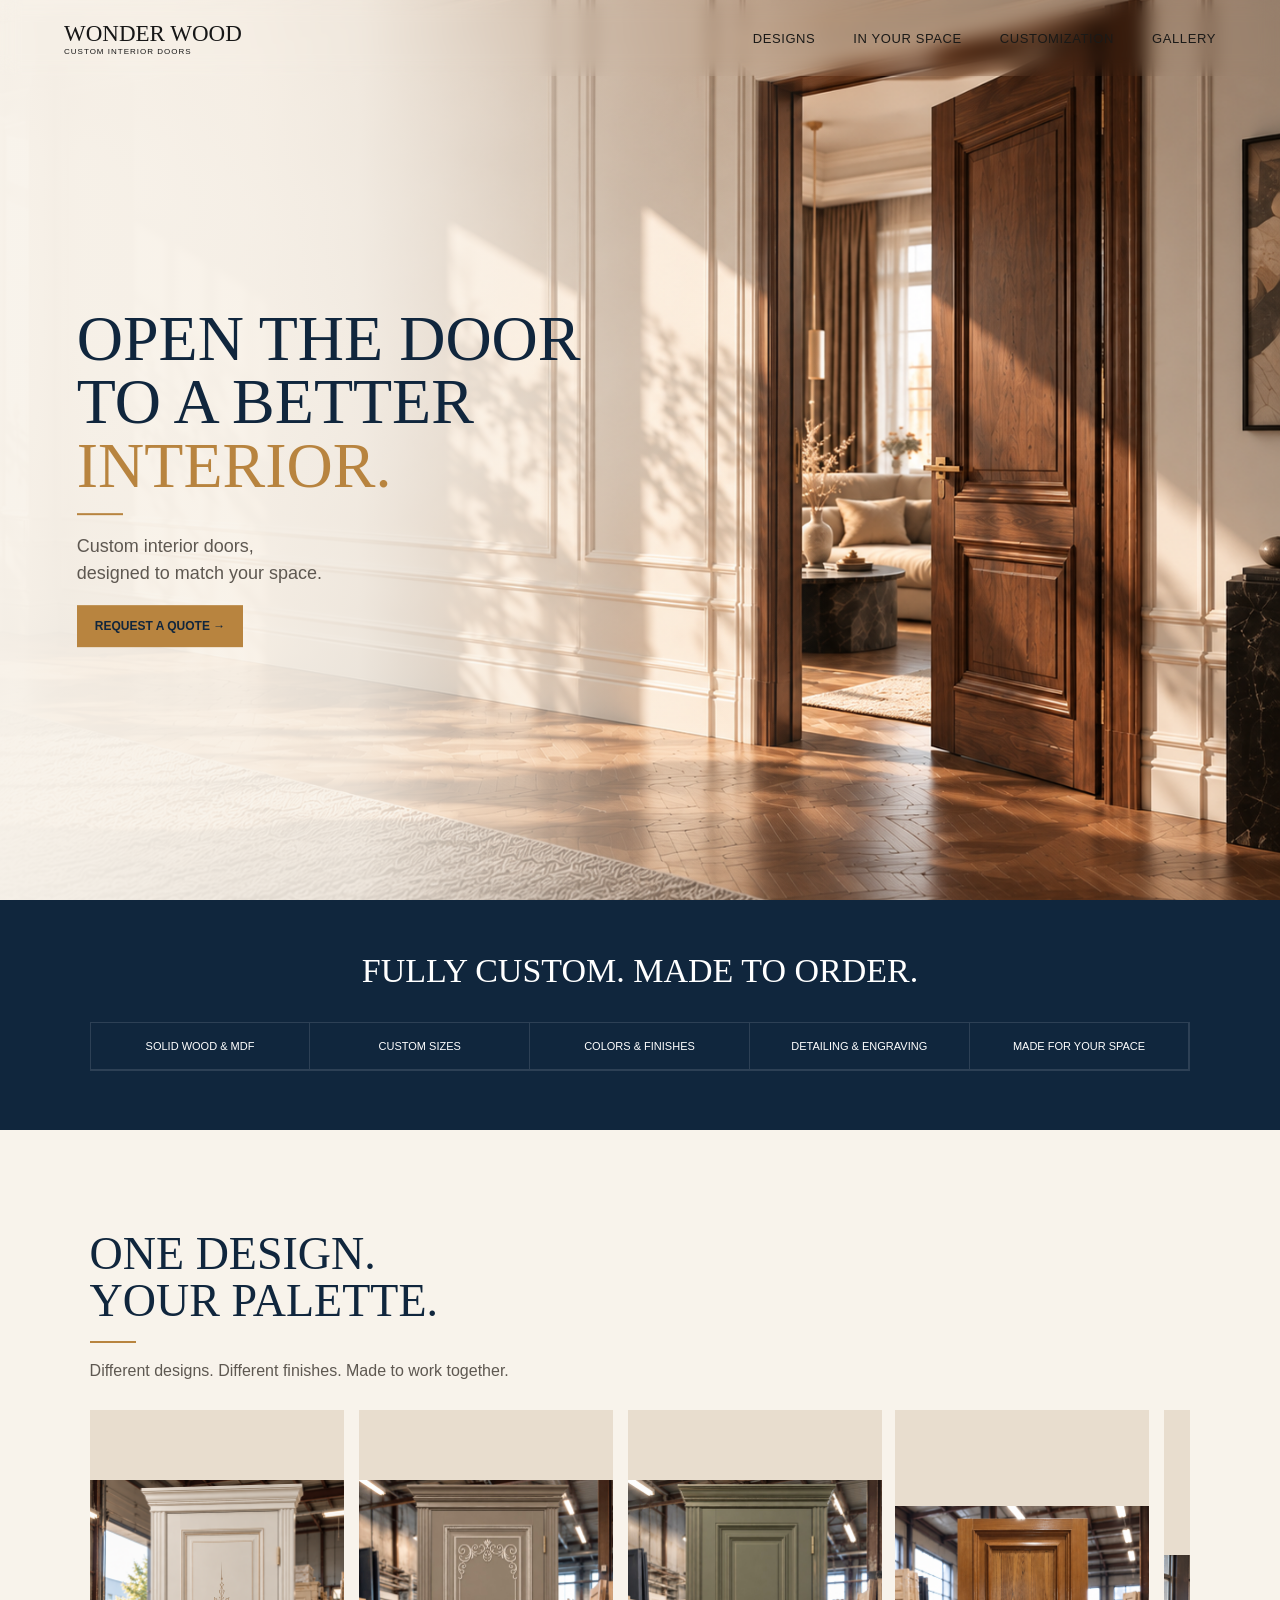
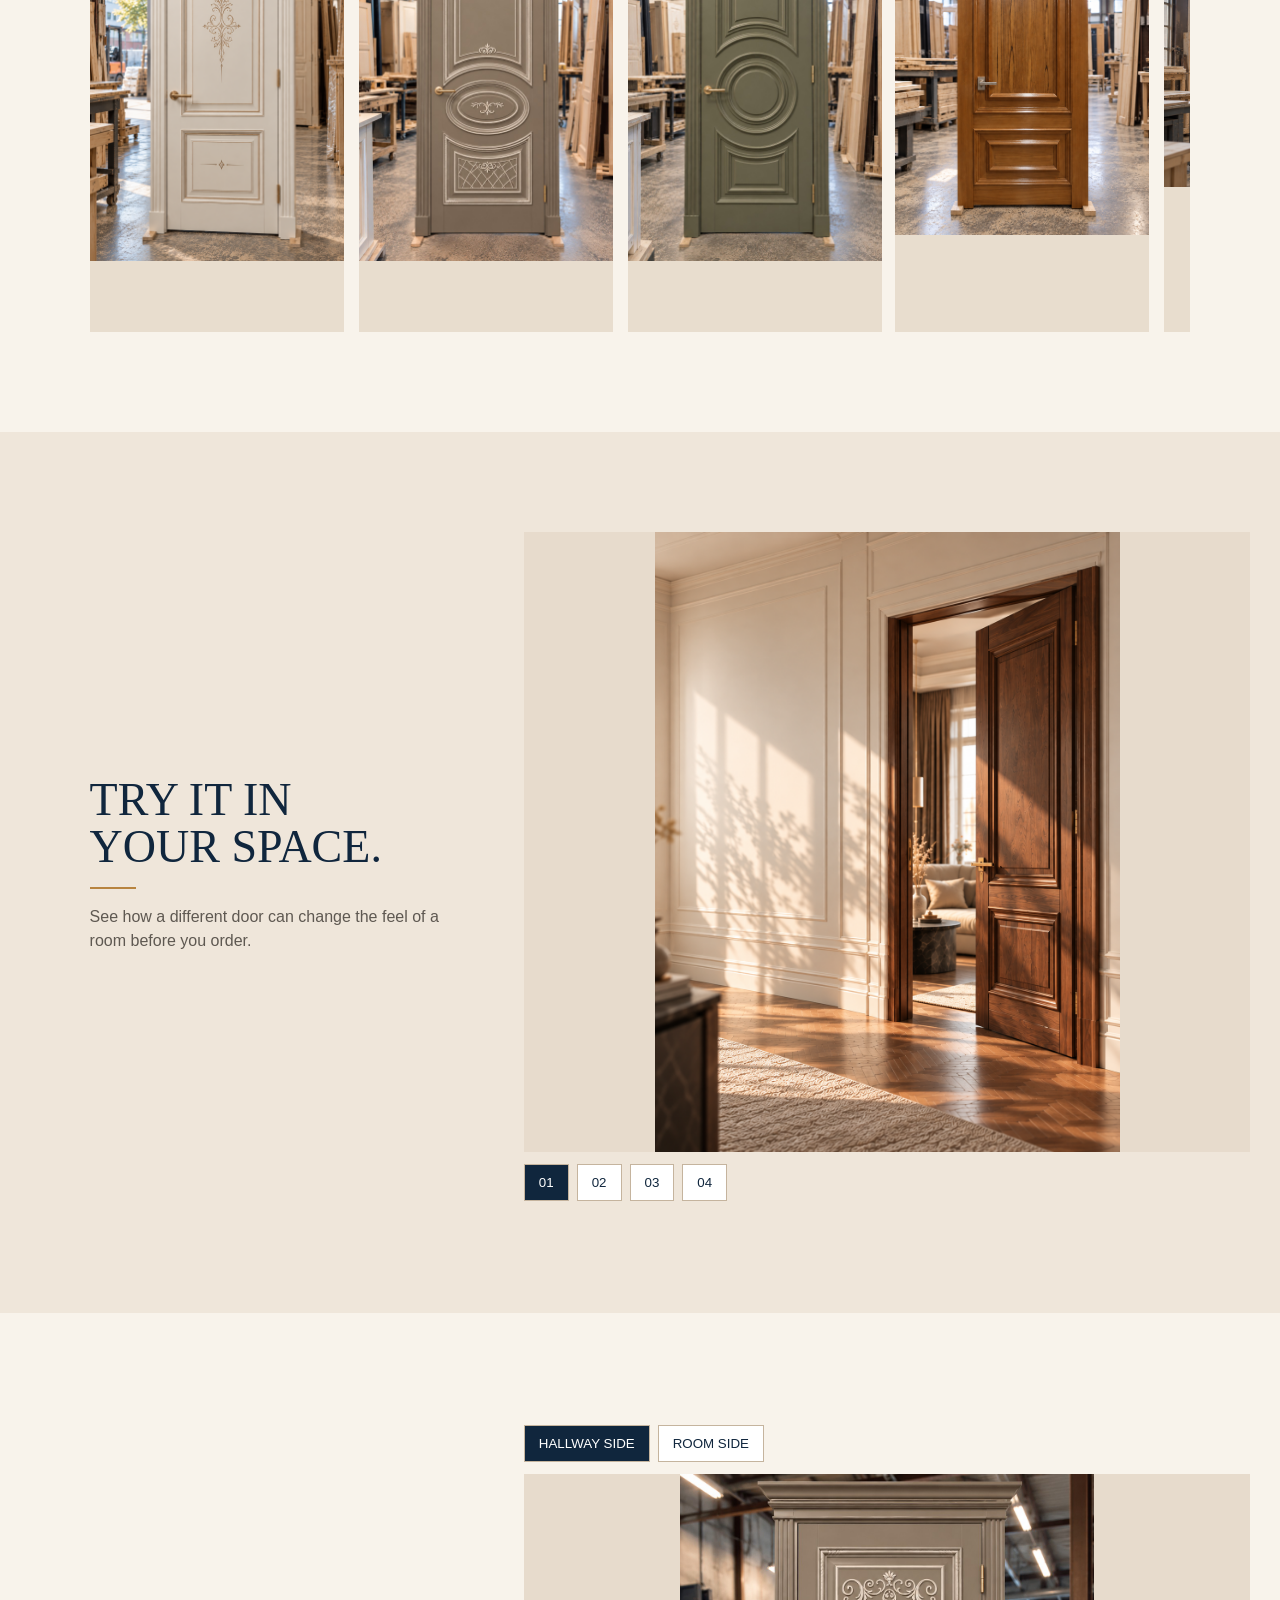
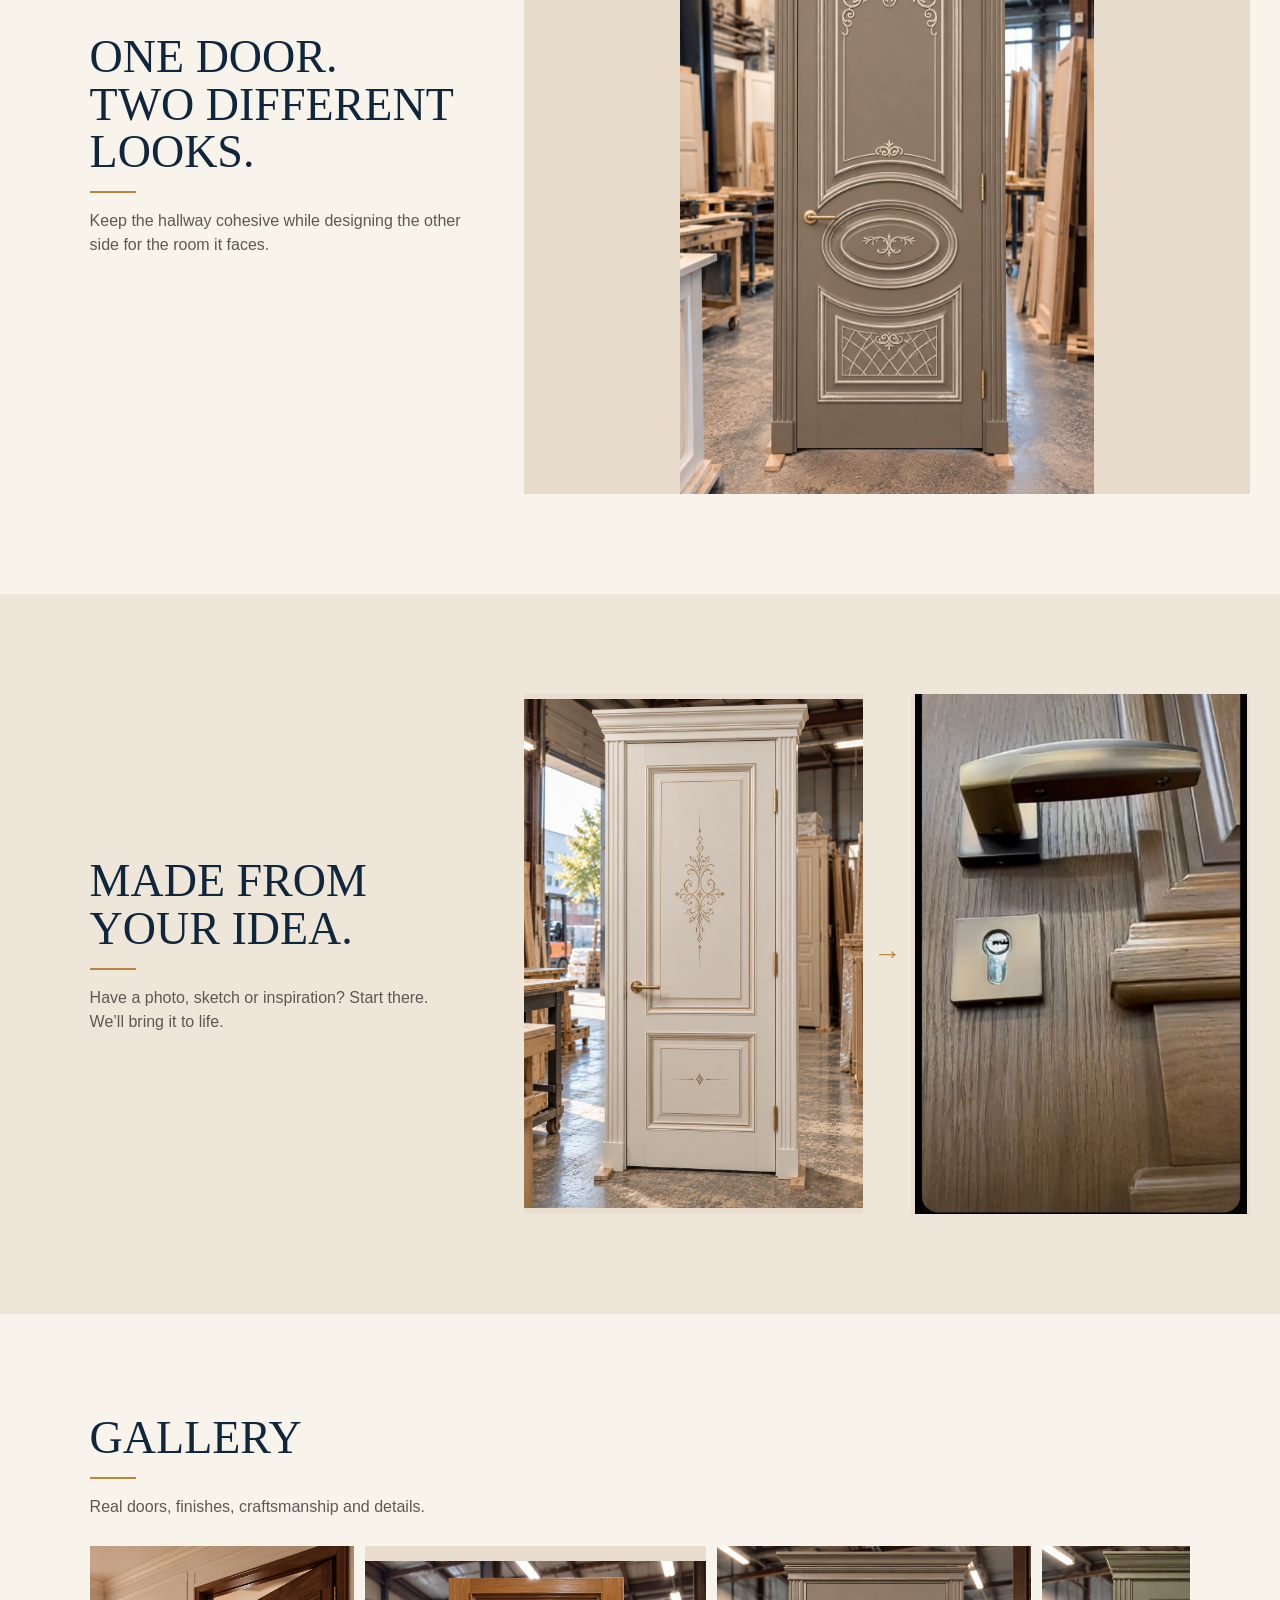
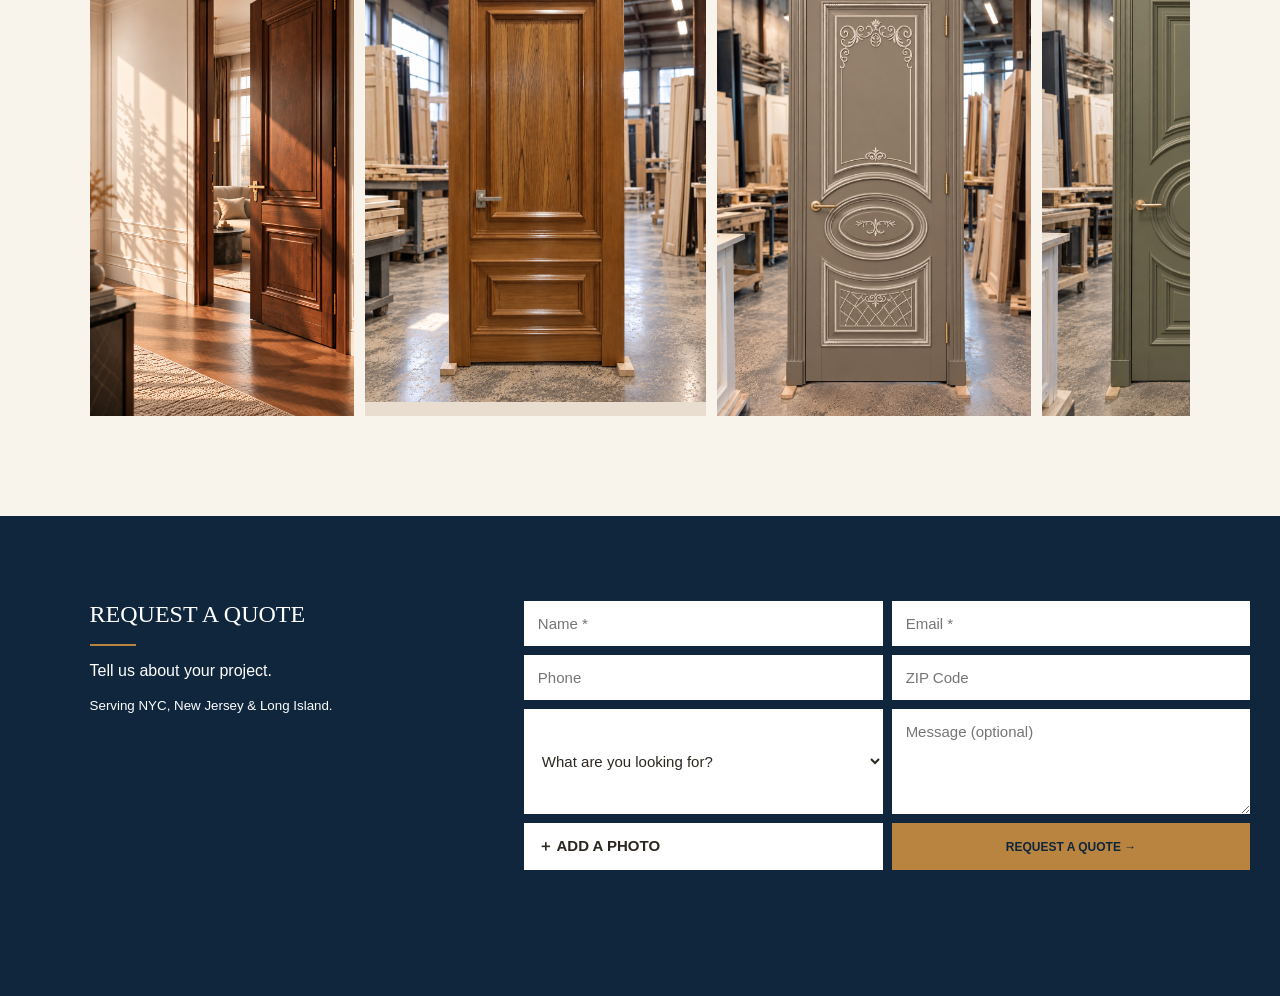
==== commit a86b298a: "Add files via upload" ====
--- a/index.html
+++ b/index.html
@@ -1,12 +1,11 @@
-<!doctype html><html lang="en"><head><meta charset="utf-8"><meta name="viewport" content="width=device-width,initial-scale=1"><title>Custom Interior Doors</title><link rel="stylesheet" href="styles.css"></head><body>
-<header><a class="brand" href="#top">│ CUSTOM<br>INTERIOR DOORS</a><a class="headcta" href="#quote">REQUEST A QUOTE</a><button id="menu">☰</button><nav id="nav"><a href="#designs">Designs</a><a href="#try">In Your Space</a><a href="#custom">Customization</a><a href="#gallery">Gallery</a></nav></header>
-<main id="top">
-<section class="hero"><div class="copy"><em>CUSTOM INTERIOR DOORS</em><h1>OPEN THE DOOR<br>TO A BETTER<br>INTERIOR.</h1><i></i><p>Custom interior doors, designed around your space.</p><a class="btn" href="#gallery">EXPLORE DESIGNS →</a><small>NYC • NEW JERSEY • LONG ISLAND</small></div><img src="assets/hero.jpg"></section>
-<section class="navy"><h2>FULLY CUSTOM. MADE TO ORDER.</h2><div><span>SOLID WOOD & MDF</span><span>CUSTOM SIZES</span><span>COLORS & FINISHES</span><span>DETAILING & ENGRAVING</span></div></section>
-<section id="designs"><div class="title"><h2>ONE DESIGN.<br>YOUR PALETTE.</h2><i></i><p>Mix designs, colors and finishes to make every space feel intentional.</p></div><div class="carousel"><div id="slides"><div class="slide active"><img src="assets/white.jpg"><img src="assets/taupe.jpg"><img src="assets/olive.jpg"></div><div class="slide"><img src="assets/wood.jpg"><img src="assets/graphite.jpg"><img src="assets/white.jpg"></div><div class="slide"><img src="assets/olive.jpg"><img src="assets/wood.jpg"><img src="assets/taupe.jpg"></div></div><button id="prev">‹</button><button id="next">›</button><div id="dots"></div></div></section>
-<section id="try" class="soft"><div class="title"><h2>TRY IT IN<br>YOUR SPACE.</h2><i></i><p>See how a different door can change the entire room before you order.</p></div><div class="visual"><img id="tryImg" src="assets/hero.jpg"><div class="switch"><button class="active" data-img="assets/hero.jpg">01</button><button data-img="assets/taupe.jpg">02</button><button data-img="assets/olive.jpg">03</button><button data-img="assets/wood.jpg">04</button></div></div></section>
-<section id="custom"><div class="title"><h2>ONE DOOR.<br>TWO DIFFERENT LOOKS.</h2><i></i><p>Keep the hallway cohesive while tailoring the other side to the room it faces.</p></div><div class="visual"><div class="switch side"><button class="active" data-side="hall">HALLWAY SIDE</button><button data-side="room">ROOM SIDE</button></div><img id="sideImg" src="assets/taupe.jpg"></div></section>
-<section class="soft"><div class="title"><h2>MADE FROM<br>YOUR IDEA.</h2><i></i><p>Have a photo, sketch or inspiration? Start there. We can turn it into a door made for your home.</p></div><div class="idea"><img src="assets/white.jpg"><b>→</b><img src="assets/detail2.jpg"></div></section>
-<section id="gallery"><div class="title"><h2>GALLERY</h2><i></i><p>Real doors, finishes, craftsmanship and inspiration.</p></div><div class="gwrap"><button id="gp">‹</button><div id="galleryTrack"></div><button id="gn">›</button></div></section>
-<section id="quote" class="quote"><div><h2>REQUEST A QUOTE</h2><i></i><p>Tell us about your project.</p><small>Serving NYC, New Jersey & Long Island.<br>Express and standard delivery options available.</small></div><form id="form"><input required placeholder="Name *"><input required type="email" placeholder="Email *"><input type="tel" placeholder="Phone"><input placeholder="ZIP Code"><select><option>What are you looking for?</option><option>Interior doors</option><option>Multiple doors</option><option>Custom design</option></select><textarea placeholder="Message (optional)"></textarea><label>＋ ADD A PHOTO<input hidden type="file" accept="image/*"></label><button class="btn">REQUEST A QUOTE →</button><p id="status"></p></form></section>
-</main><div class="sticky"><a href="#quote">REQUEST A QUOTE</a><a href="tel:+10000000000">CALL</a></div><script src="script.js"></script></body></html>+<!doctype html><html><head><meta charset="utf-8"><meta name="viewport" content="width=device-width,initial-scale=1,viewport-fit=cover"><title>Wonder Wood</title><link rel="stylesheet" href="styles.css"></head><body>
+<header><a class="brand" href="#top"><b>WONDER WOOD</b><small>CUSTOM INTERIOR DOORS</small></a><nav><a href="#designs">DESIGNS</a><a href="#try">IN YOUR SPACE</a><a href="#custom">CUSTOMIZATION</a><a href="#gallery">GALLERY</a></nav><button id="menu">☰</button></header>
+<main id="top"><section class="hero"><picture><source media="(min-width:1000px)" srcset="assets/hero-desktop.png"><source media="(min-width:600px)" srcset="assets/hero-fold.png"><img src="assets/hero-phone.png"></picture><div class="shade"></div><div class="heroCopy"><h1>OPEN THE DOOR<br>TO A BETTER<br><em>INTERIOR.</em></h1><i></i><p>Custom interior doors,<br>designed to match your space.</p><a class="cta" href="#quote">REQUEST A QUOTE →</a></div></section>
+<section class="cap"><h2>FULLY CUSTOM. MADE TO ORDER.</h2><div><span>SOLID WOOD & MDF</span><span>CUSTOM SIZES</span><span>COLORS & FINISHES</span><span>DETAILING & ENGRAVING</span><span>MADE FOR YOUR SPACE</span></div></section>
+<section id="designs" class="section"><div class="heading"><h2>ONE DESIGN.<br>YOUR PALETTE.</h2><i></i><p>Different designs. Different finishes. Made to work together.</p></div><div class="palette snap"><div><img src="assets/white.png"><img src="assets/taupe.png"><img src="assets/olive.png"></div><div><img src="assets/wood.png"><img src="assets/graphite.png"><img src="assets/white.png"></div><div><img src="assets/olive.png"><img src="assets/wood.png"><img src="assets/taupe.png"></div></div><p class="dots">● ○ ○</p></section>
+<section id="try" class="section soft paired"><div class="heading"><h2>TRY IT IN<br>YOUR SPACE.</h2><i></i><p>See how a different door can change the feel of a room before you order.</p></div><div class="visual"><img id="tryImg" src="assets/hero-fold.png"><div class="tabs variants"><button class="on" data-img="assets/hero-fold.png">01</button><button data-img="assets/taupe.png">02</button><button data-img="assets/olive.png">03</button><button data-img="assets/wood.png">04</button></div></div></section>
+<section id="custom" class="section paired"><div class="heading"><h2>ONE DOOR.<br>TWO DIFFERENT LOOKS.</h2><i></i><p>Keep the hallway cohesive while designing the other side for the room it faces.</p></div><div class="visual"><div class="tabs sides"><button class="on" data-side="hall">HALLWAY SIDE</button><button data-side="room">ROOM SIDE</button></div><img id="sideImg" src="assets/taupe.png"></div></section>
+<section class="section soft paired"><div class="heading"><h2>MADE FROM<br>YOUR IDEA.</h2><i></i><p>Have a photo, sketch or inspiration? Start there. We’ll bring it to life.</p></div><div class="idea"><img src="assets/white.png"><b>→</b><img src="assets/detail2.jpg"></div></section>
+<section id="gallery" class="section"><div class="heading"><h2>GALLERY</h2><i></i><p>Real doors, finishes, craftsmanship and details.</p></div><div id="galleryTrack" class="gallery snap"></div></section>
+<section id="quote" class="quote"><div><h2>REQUEST A QUOTE</h2><i></i><p>Tell us about your project.</p><small>Serving NYC, New Jersey & Long Island.</small></div><form id="form"><input required placeholder="Name *"><input required type="email" placeholder="Email *"><input placeholder="Phone"><input placeholder="ZIP Code"><select><option>What are you looking for?</option><option>Interior doors</option><option>Multiple doors</option><option>Custom design</option></select><textarea placeholder="Message (optional)"></textarea><label>＋ ADD A PHOTO<input hidden type="file" accept="image/*"></label><button class="cta">REQUEST A QUOTE →</button><p id="status"></p></form></section></main>
+<div class="sticky"><a href="#quote">REQUEST A QUOTE</a><a href="tel:+10000000000">CALL</a></div><script src="script.js"></script></body></html>
--- a/styles.css
+++ b/styles.css
@@ -1,2 +1,3 @@
-:root{--n:#10263d;--c:#faf6ef;--s:#f1e9de;--g:#d5ab5b;--m:#5e5952}*{box-sizing:border-box}html{scroll-behavior:smooth}body{margin:0;background:var(--c);color:#17212a;font-family:Arial,sans-serif}img{width:100%;height:100%;object-fit:cover;display:block}header{height:68px;padding:0 18px;display:flex;align-items:center;gap:12px;position:sticky;top:0;z-index:20;background:#faf6eff5;border-bottom:1px solid #e8ded0}.brand{margin-right:auto;text-decoration:none;color:var(--n);font:13px/12px Georgia}.headcta,.btn{background:var(--g);color:var(--n);font-weight:900;text-decoration:none;border:0;padding:12px;font-size:10px}#menu{border:0;background:none;font-size:23px;color:var(--n)}nav{display:none;position:absolute;top:68px;left:0;right:0;padding:20px;background:var(--c)}nav.open{display:grid;gap:16px}nav a{color:var(--n);text-decoration:none;font-weight:bold}h1,h2{font-family:Georgia,serif;font-weight:400;color:var(--n);margin:0}h1{font-size:clamp(42px,12vw,64px);line-height:.98}h2{font-size:34px;line-height:1.04}.title i,.copy i,.quote i{display:block;width:48px;border-top:2px solid var(--g);margin:17px 0}.hero{min-height:calc(100svh - 68px);display:grid;grid-template-rows:auto minmax(390px,48vh)}.copy{padding:44px 22px 30px}.copy em{font-style:normal;font-size:10px;letter-spacing:2px;color:#967239;font-weight:bold}.copy p,.title p{line-height:1.55;color:var(--m)}.copy small{display:block;margin-top:18px;font-size:10px}.navy{background:var(--n);padding:38px 20px;text-align:center}.navy h2{color:white;font-size:26px}.navy div{display:flex;overflow:auto;margin-top:25px}.navy span{min-width:150px;color:white;font-size:11px;padding:10px;border-right:1px solid #ffffff25}section:not(.hero,.navy,.quote){padding:76px 20px}.soft{background:var(--s)}.title{margin-bottom:30px}.carousel,.gwrap{position:relative}.slide{display:none;grid-template-columns:repeat(3,1fr);gap:7px}.slide.active{display:grid}.slide img{aspect-ratio:2/3}.carousel>button,.gwrap>button{position:absolute;top:48%;transform:translateY(-50%);z-index:3;width:38px;height:38px;border-radius:50%;border:1px solid #d5c6b1;background:white;color:var(--n);font-size:25px}#prev,#gp{left:-15px}#next,#gn{right:-15px}#dots{text-align:center;margin-top:17px}#dots button{width:8px;height:8px;border-radius:50%;border:1px solid #b99c6b;background:none;padding:0;margin:4px}#dots button.active{background:var(--g)}.visual>img{aspect-ratio:4/3}.switch{display:flex;gap:8px;margin:12px 0}.switch button{padding:10px 14px;border:1px solid #cdbda7;background:white;color:var(--n)}.switch button.active{background:var(--n);color:white}.idea{display:grid;grid-template-columns:1fr auto 1fr;gap:10px;align-items:center}.idea img{height:250px}.idea b{font-size:28px;color:var(--g)}#galleryTrack{display:flex;gap:10px;overflow:auto;scroll-snap-type:x mandatory;scrollbar-width:none}#galleryTrack img{min-width:78%;height:370px;scroll-snap-align:center}.quote{background:var(--n);padding:65px 20px 95px;color:white}.quote h2,.quote p,.quote small{color:white}.quote form{display:grid;gap:9px;margin-top:28px}.quote input,.quote select,.quote textarea,.quote label{border:0;background:white;padding:14px;font:15px Arial;color:#28231e}.quote textarea{min-height:110px}.quote label{font-weight:bold}.sticky{position:fixed;z-index:30;bottom:0;left:0;right:0;height:54px;display:grid;grid-template-columns:2fr 1fr}.sticky a{display:grid;place-items:center;text-decoration:none;font-size:12px;font-weight:900}.sticky a:first-child{background:var(--g);color:var(--n)}.sticky a:last-child{background:var(--n);color:white}
-@media(min-width:850px){header{height:76px;padding:0 6vw}.headcta,#menu{display:none}nav{display:flex;position:static;background:none;padding:0;gap:26px}.hero{grid-template-columns:42% 58%;grid-template-rows:1fr;min-height:720px}.copy{padding:110px 7vw}.hero>img{min-height:720px}section:not(.hero,.navy,.quote){padding:100px 7vw}.soft,#custom{display:grid;grid-template-columns:34% 66%;gap:45px;align-items:center}.soft .title,#custom .title{margin:0}.navy div{justify-content:center}.quote{display:grid;grid-template-columns:34% 66%;gap:55px;padding:85px 7vw}.quote form{margin:0;grid-template-columns:1fr 1fr}.sticky{display:none}#galleryTrack img{min-width:30%;height:430px}}+*{box-sizing:border-box}:root{--n:#10263d;--c:#f8f3eb;--s:#efe6da;--g:#b8843f;--m:#5e5851}html{scroll-behavior:smooth}body{margin:0;background:var(--c);color:#18212a;font-family:Arial,sans-serif}img{display:block;max-width:100%}header{height:62px;position:fixed;inset:0 0 auto;z-index:50;padding:0 18px;display:flex;align-items:center;justify-content:space-between;background:#f8f3ebee;backdrop-filter:blur(9px)}.brand{text-decoration:none;color:#171717}.brand b{display:block;font:18px Georgia}.brand small{display:block;font-size:8px;letter-spacing:1px}nav{display:none}#menu{border:0;background:none;font-size:25px}.hero{height:100svh;min-height:620px;position:relative;overflow:hidden}.hero picture,.hero picture img{position:absolute;inset:0;width:100%;height:100%}.hero picture img{object-fit:cover}.shade{position:absolute;inset:0;background:linear-gradient(180deg,#f8f3eb00 40%,#f8f3eb8f 61%,#f8f3eb 84%)}.heroCopy{position:absolute;z-index:2;left:21px;right:21px;bottom:7vh}.hero h1,.heading h2,.cap h2,.quote h2{margin:0;font-family:Georgia,serif;font-weight:400;color:var(--n)}.hero h1{font-size:clamp(37px,10.5vw,54px);line-height:.99}.hero h1 em{font-style:normal;color:var(--g)}.heroCopy i,.heading i,.quote i{display:block;width:46px;border-top:2px solid var(--g);margin:16px 0}.hero p,.heading p{color:var(--m);line-height:1.5}.cta{display:inline-block;background:var(--g);color:var(--n);border:0;padding:14px 18px;text-decoration:none;font-weight:900;font-size:12px}.cap{background:var(--n);padding:42px 20px;color:#fff}.cap h2{text-align:center;color:#fff;font-size:27px}.cap>div{display:grid;grid-template-columns:1fr 1fr;margin-top:27px;border:1px solid #ffffff1f}.cap span{padding:17px 9px;text-align:center;font-size:11px;border-right:1px solid #ffffff1f;border-bottom:1px solid #ffffff1f}.section{padding:70px 20px}.soft{background:var(--s)}.heading{margin-bottom:27px}.heading h2{font-size:34px;line-height:1.03}.snap{scroll-snap-type:x mandatory;-webkit-overflow-scrolling:touch;scrollbar-width:none}.snap::-webkit-scrollbar{display:none}.palette{display:flex;gap:13px;overflow-x:auto}.palette>div{min-width:94%;display:grid;grid-template-columns:repeat(3,1fr);gap:7px;scroll-snap-align:center}.palette img{width:100%;aspect-ratio:2/3;object-fit:contain;background:#e8ddce}.dots{text-align:center;color:var(--g);letter-spacing:5px}.visual>img{width:100%;height:auto;max-height:60svh;object-fit:contain;background:#e7dbcc}.tabs{display:flex;gap:8px;margin:12px 0}.tabs button{border:1px solid #c5b49e;background:#fff;color:var(--n);padding:10px 14px}.tabs .on{background:var(--n);color:#fff}.idea{display:grid;grid-template-columns:1fr auto 1fr;gap:10px;align-items:center}.idea img{height:235px;width:100%;object-fit:contain;background:#e8ddce}.idea b{font-size:28px;color:var(--g)}.gallery{display:flex;gap:11px;overflow-x:auto}.gallery img{height:355px;width:auto;max-width:82%;object-fit:contain;background:#e8ddce;scroll-snap-align:center}.quote{background:var(--n);color:#fff;padding:60px 20px 88px}.quote h2,.quote p,.quote small{color:#fff}.quote form{display:grid;gap:9px;margin-top:27px}.quote input,.quote select,.quote textarea,.quote label{border:0;background:#fff;padding:14px;font:15px Arial;color:#2c2721}.quote textarea{min-height:105px}.quote label{font-weight:bold}.sticky{height:46px;position:fixed;z-index:60;bottom:0;left:0;right:0;display:grid;grid-template-columns:2fr 1fr}.sticky a{display:grid;place-items:center;text-decoration:none;font-size:11px;font-weight:900}.sticky a:first-child{background:var(--g);color:var(--n)}.sticky a:last-child{background:var(--n);color:#fff}.sticky.hide{display:none}
+@media(min-width:600px) and (max-width:999px){header{height:68px;padding:0 30px}.heroCopy{left:7vw;bottom:8vh;max-width:390px}.hero h1{font-size:52px}.shade{background:linear-gradient(90deg,#f8f3ebf5 0,#f8f3ebc7 37%,#f8f3eb14 64%)}.cap{padding:48px 6vw}.cap>div{grid-template-columns:repeat(5,1fr)}.section{padding:82px 6vw}.palette>div{min-width:84%}.gallery img{height:420px;max-width:62%}}
+@media(min-width:1000px){header{height:76px;position:absolute;padding:0 max(5vw,54px);background:transparent}#menu{display:none}nav{display:flex;gap:38px}nav a{text-decoration:none;color:#1b1a18;font-size:13px;letter-spacing:.6px}.brand b{font-size:23px}.hero{height:100vh;min-height:700px}.shade{background:linear-gradient(90deg,#f8f3ebf7 0,#f8f3ebd6 28%,#f8f3eb45 49%,#f8f3eb00 65%)}.heroCopy{left:max(6vw,70px);top:50%;bottom:auto;transform:translateY(-42%);max-width:620px}.hero h1{font-size:clamp(58px,5vw,82px)}.hero p{font-size:18px}.cap{min-height:230px;padding:52px 7vw}.cap h2{font-size:34px}.cap>div{grid-template-columns:repeat(5,1fr);max-width:1200px;margin:32px auto 0}.section{padding:100px max(7vw,70px)}.heading{max-width:470px}.heading h2{font-size:46px}.palette>div{min-width:72%;gap:15px}.palette img{height:min(58vh,600px);aspect-ratio:auto}.dots{display:none}.paired{display:grid;grid-template-columns:34% 66%;gap:60px;align-items:center}.paired .heading{margin:0}.visual>img{max-height:620px}.idea img{height:520px}.gallery img{height:470px;max-width:31%}.quote{display:grid;grid-template-columns:34% 66%;gap:60px;padding:85px max(7vw,70px)}.quote form{margin:0;grid-template-columns:1fr 1fr}.sticky{display:none}}
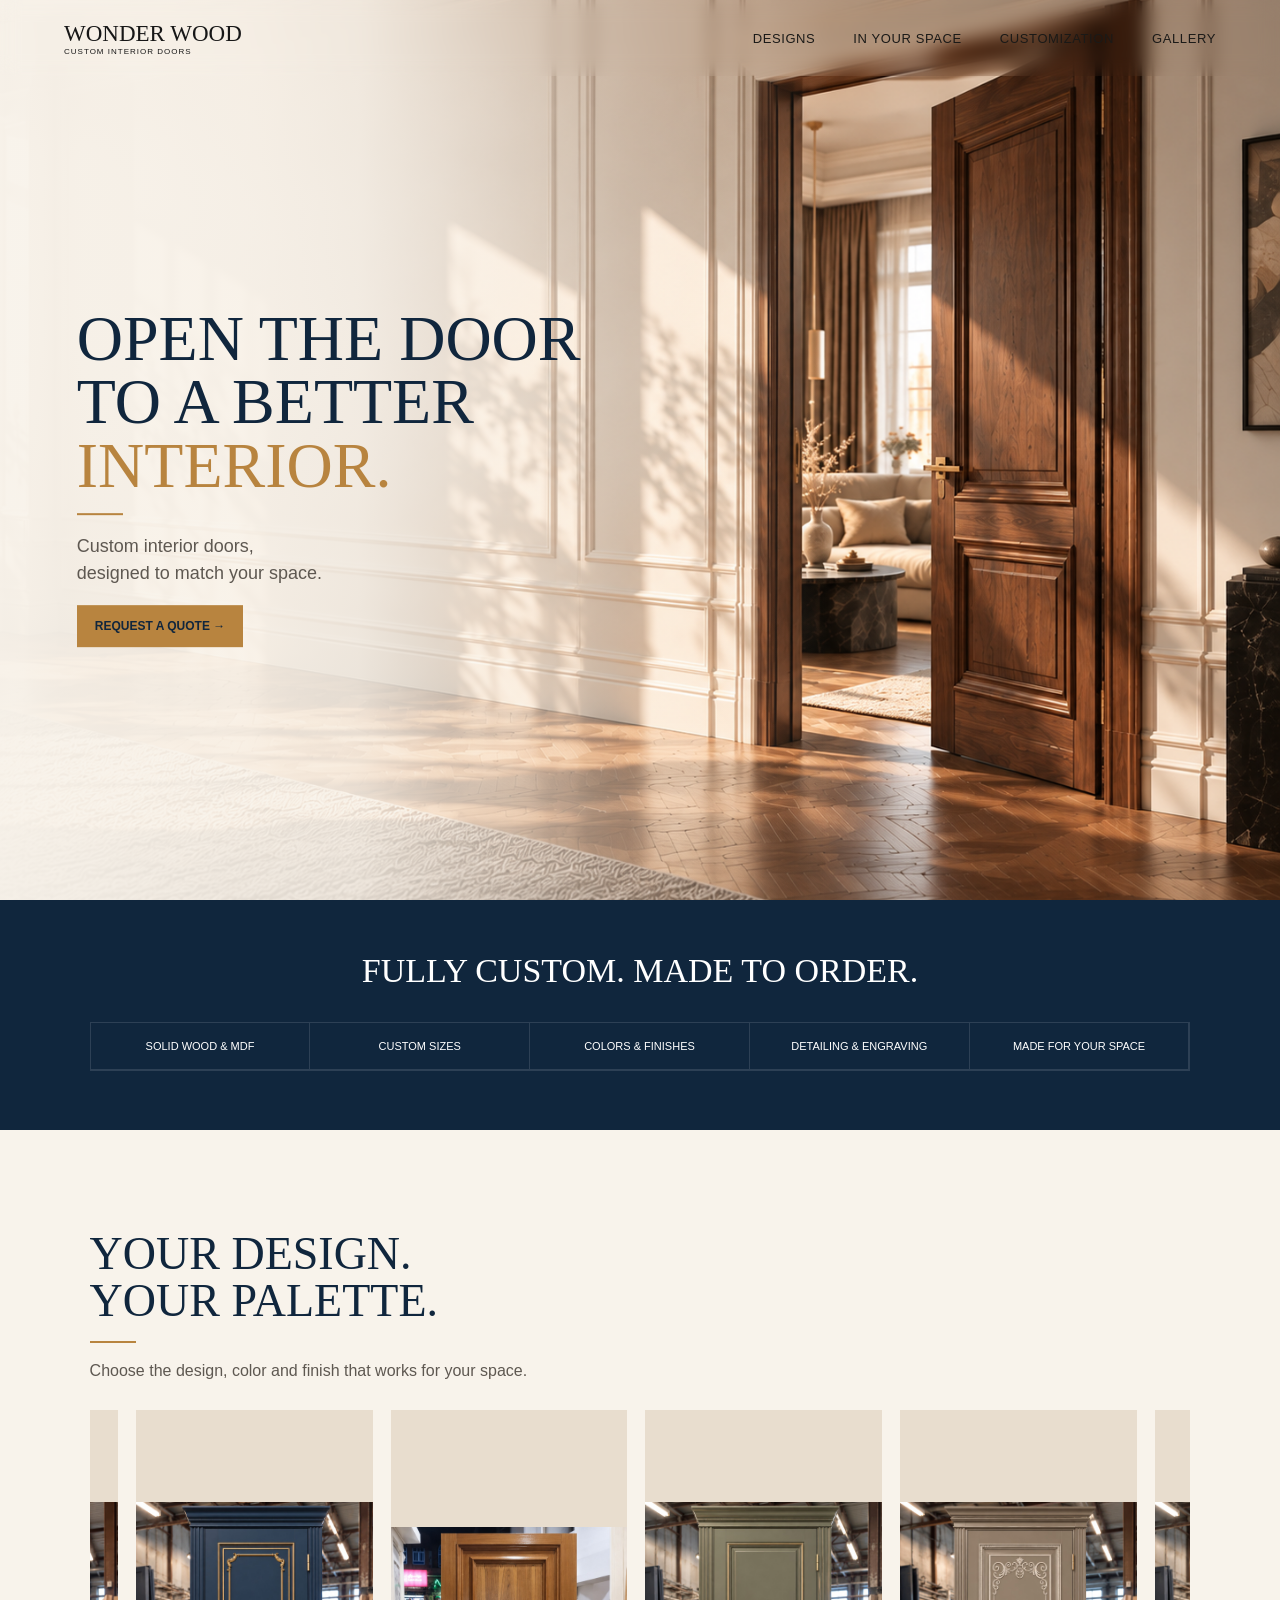
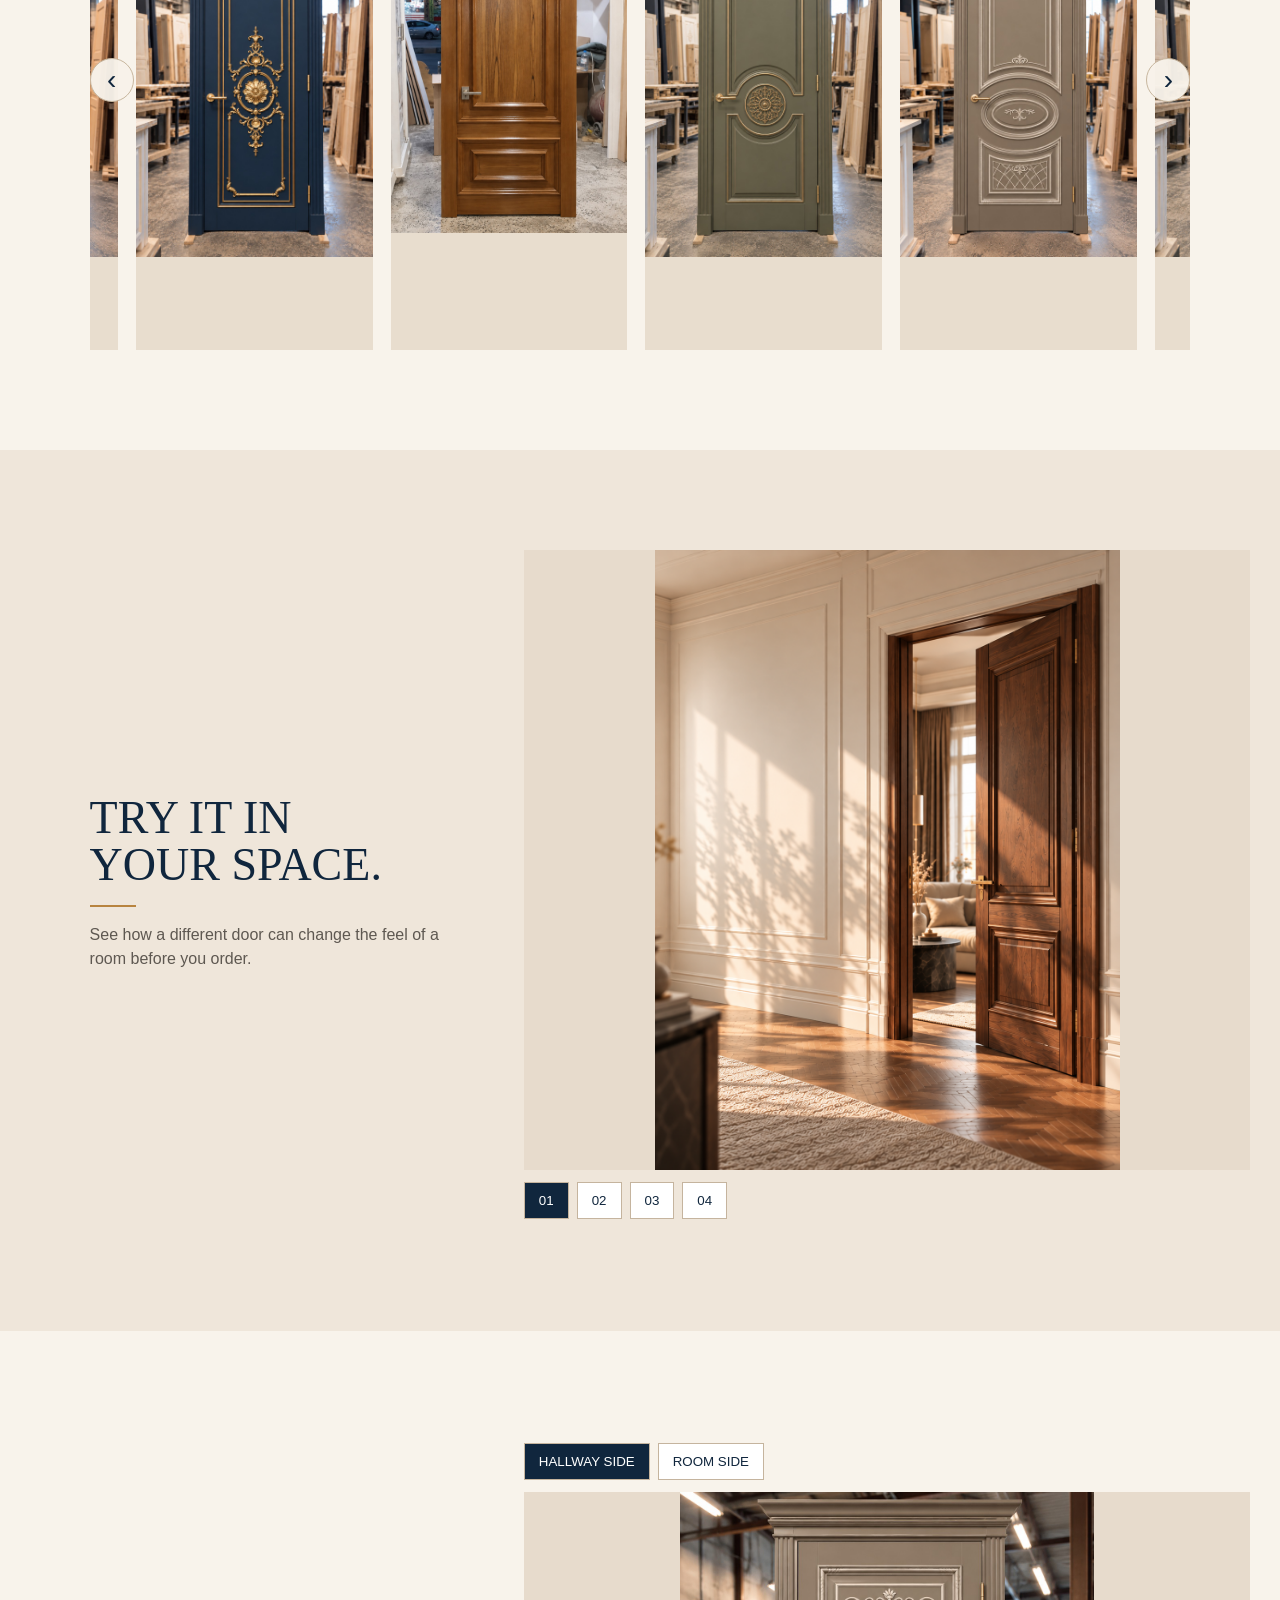
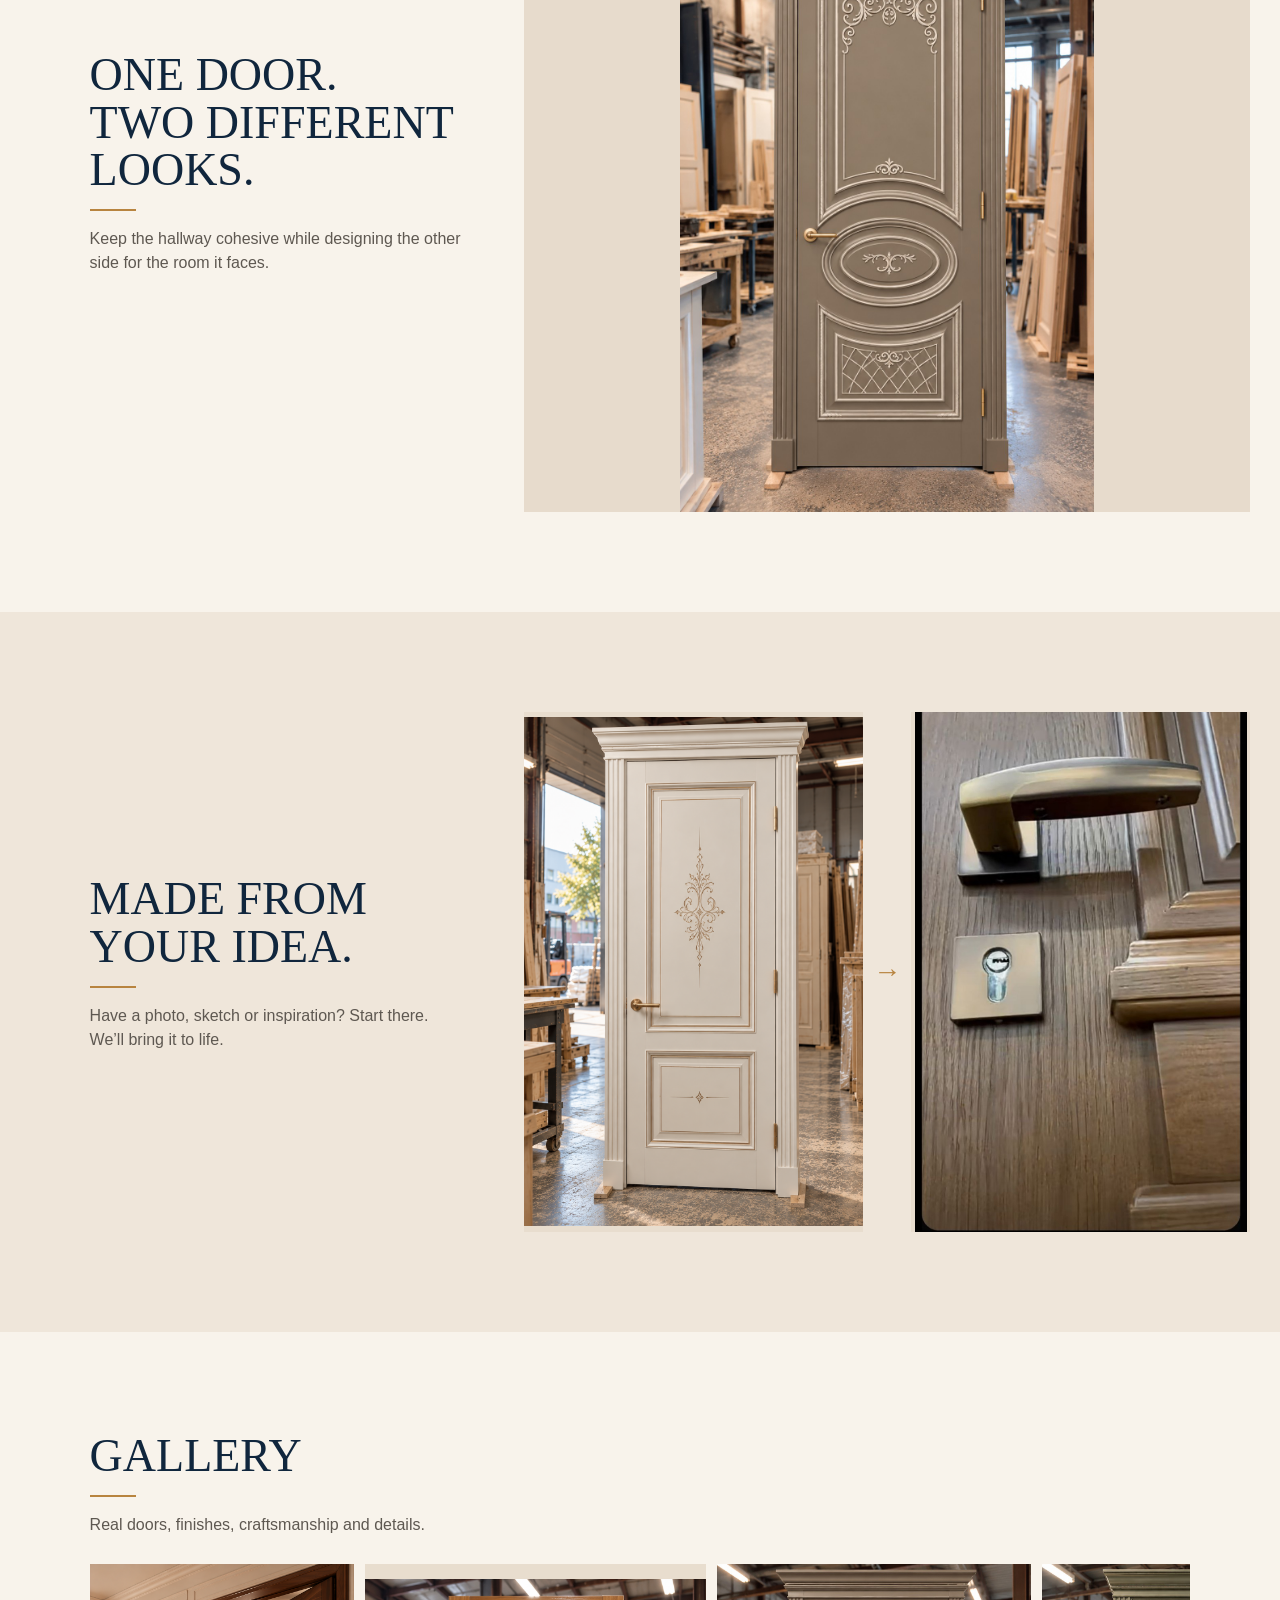
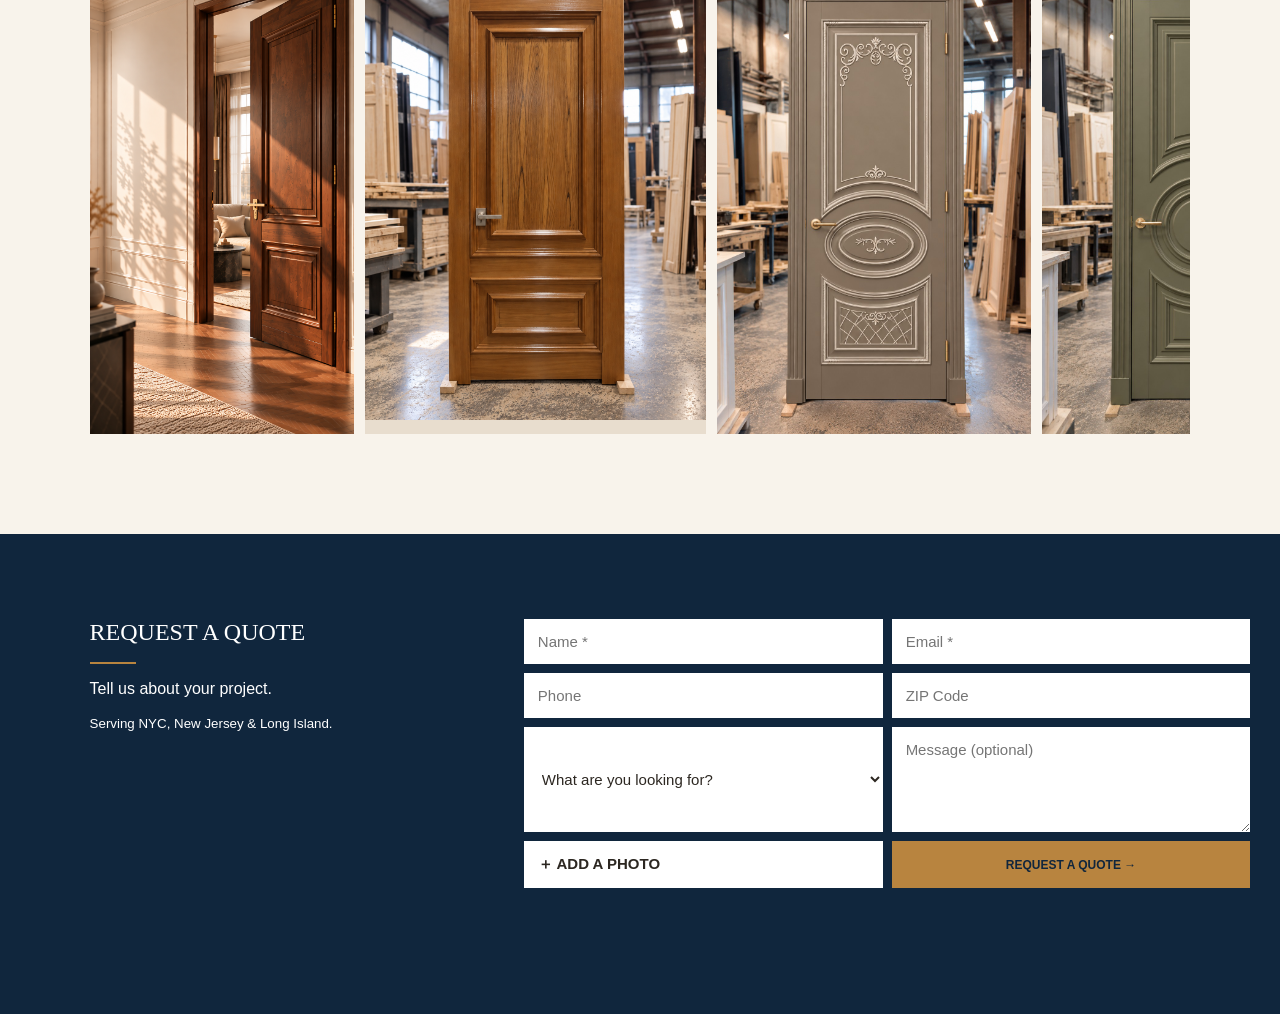
==== commit c7734674: "Add files via upload" ====
--- a/index.html
+++ b/index.html
@@ -2,7 +2,7 @@
 <header><a class="brand" href="#top"><b>WONDER WOOD</b><small>CUSTOM INTERIOR DOORS</small></a><nav><a href="#designs">DESIGNS</a><a href="#try">IN YOUR SPACE</a><a href="#custom">CUSTOMIZATION</a><a href="#gallery">GALLERY</a></nav><button id="menu">☰</button></header>
 <main id="top"><section class="hero"><picture><source media="(min-width:1000px)" srcset="assets/hero-desktop.png"><source media="(min-width:600px)" srcset="assets/hero-fold.png"><img src="assets/hero-phone.png"></picture><div class="shade"></div><div class="heroCopy"><h1>OPEN THE DOOR<br>TO A BETTER<br><em>INTERIOR.</em></h1><i></i><p>Custom interior doors,<br>designed to match your space.</p><a class="cta" href="#quote">REQUEST A QUOTE →</a></div></section>
 <section class="cap"><h2>FULLY CUSTOM. MADE TO ORDER.</h2><div><span>SOLID WOOD & MDF</span><span>CUSTOM SIZES</span><span>COLORS & FINISHES</span><span>DETAILING & ENGRAVING</span><span>MADE FOR YOUR SPACE</span></div></section>
-<section id="designs" class="section"><div class="heading"><h2>ONE DESIGN.<br>YOUR PALETTE.</h2><i></i><p>Different designs. Different finishes. Made to work together.</p></div><div class="palette snap"><div><img src="assets/white.png"><img src="assets/taupe.png"><img src="assets/olive.png"></div><div><img src="assets/wood.png"><img src="assets/graphite.png"><img src="assets/white.png"></div><div><img src="assets/olive.png"><img src="assets/wood.png"><img src="assets/taupe.png"></div></div><p class="dots">● ○ ○</p></section>
+<section id="designs" class="section designs-section"><div class="heading"><h2>YOUR DESIGN.<br>YOUR PALETTE.</h2><i></i><p>Choose the design, color and finish that works for your space.</p></div><div class="door-carousel-shell"><button class="door-arrow door-prev" aria-label="Previous designs">‹</button><div class="door-carousel" id="doorCarousel"></div><button class="door-arrow door-next" aria-label="Next designs">›</button></div></section>
 <section id="try" class="section soft paired"><div class="heading"><h2>TRY IT IN<br>YOUR SPACE.</h2><i></i><p>See how a different door can change the feel of a room before you order.</p></div><div class="visual"><img id="tryImg" src="assets/hero-fold.png"><div class="tabs variants"><button class="on" data-img="assets/hero-fold.png">01</button><button data-img="assets/taupe.png">02</button><button data-img="assets/olive.png">03</button><button data-img="assets/wood.png">04</button></div></div></section>
 <section id="custom" class="section paired"><div class="heading"><h2>ONE DOOR.<br>TWO DIFFERENT LOOKS.</h2><i></i><p>Keep the hallway cohesive while designing the other side for the room it faces.</p></div><div class="visual"><div class="tabs sides"><button class="on" data-side="hall">HALLWAY SIDE</button><button data-side="room">ROOM SIDE</button></div><img id="sideImg" src="assets/taupe.png"></div></section>
 <section class="section soft paired"><div class="heading"><h2>MADE FROM<br>YOUR IDEA.</h2><i></i><p>Have a photo, sketch or inspiration? Start there. We’ll bring it to life.</p></div><div class="idea"><img src="assets/white.png"><b>→</b><img src="assets/detail2.jpg"></div></section>
--- a/styles.css
+++ b/styles.css
@@ -1,3 +1,4 @@
 *{box-sizing:border-box}:root{--n:#10263d;--c:#f8f3eb;--s:#efe6da;--g:#b8843f;--m:#5e5851}html{scroll-behavior:smooth}body{margin:0;background:var(--c);color:#18212a;font-family:Arial,sans-serif}img{display:block;max-width:100%}header{height:62px;position:fixed;inset:0 0 auto;z-index:50;padding:0 18px;display:flex;align-items:center;justify-content:space-between;background:#f8f3ebee;backdrop-filter:blur(9px)}.brand{text-decoration:none;color:#171717}.brand b{display:block;font:18px Georgia}.brand small{display:block;font-size:8px;letter-spacing:1px}nav{display:none}#menu{border:0;background:none;font-size:25px}.hero{height:100svh;min-height:620px;position:relative;overflow:hidden}.hero picture,.hero picture img{position:absolute;inset:0;width:100%;height:100%}.hero picture img{object-fit:cover}.shade{position:absolute;inset:0;background:linear-gradient(180deg,#f8f3eb00 40%,#f8f3eb8f 61%,#f8f3eb 84%)}.heroCopy{position:absolute;z-index:2;left:21px;right:21px;bottom:7vh}.hero h1,.heading h2,.cap h2,.quote h2{margin:0;font-family:Georgia,serif;font-weight:400;color:var(--n)}.hero h1{font-size:clamp(37px,10.5vw,54px);line-height:.99}.hero h1 em{font-style:normal;color:var(--g)}.heroCopy i,.heading i,.quote i{display:block;width:46px;border-top:2px solid var(--g);margin:16px 0}.hero p,.heading p{color:var(--m);line-height:1.5}.cta{display:inline-block;background:var(--g);color:var(--n);border:0;padding:14px 18px;text-decoration:none;font-weight:900;font-size:12px}.cap{background:var(--n);padding:42px 20px;color:#fff}.cap h2{text-align:center;color:#fff;font-size:27px}.cap>div{display:grid;grid-template-columns:1fr 1fr;margin-top:27px;border:1px solid #ffffff1f}.cap span{padding:17px 9px;text-align:center;font-size:11px;border-right:1px solid #ffffff1f;border-bottom:1px solid #ffffff1f}.section{padding:70px 20px}.soft{background:var(--s)}.heading{margin-bottom:27px}.heading h2{font-size:34px;line-height:1.03}.snap{scroll-snap-type:x mandatory;-webkit-overflow-scrolling:touch;scrollbar-width:none}.snap::-webkit-scrollbar{display:none}.palette{display:flex;gap:13px;overflow-x:auto}.palette>div{min-width:94%;display:grid;grid-template-columns:repeat(3,1fr);gap:7px;scroll-snap-align:center}.palette img{width:100%;aspect-ratio:2/3;object-fit:contain;background:#e8ddce}.dots{text-align:center;color:var(--g);letter-spacing:5px}.visual>img{width:100%;height:auto;max-height:60svh;object-fit:contain;background:#e7dbcc}.tabs{display:flex;gap:8px;margin:12px 0}.tabs button{border:1px solid #c5b49e;background:#fff;color:var(--n);padding:10px 14px}.tabs .on{background:var(--n);color:#fff}.idea{display:grid;grid-template-columns:1fr auto 1fr;gap:10px;align-items:center}.idea img{height:235px;width:100%;object-fit:contain;background:#e8ddce}.idea b{font-size:28px;color:var(--g)}.gallery{display:flex;gap:11px;overflow-x:auto}.gallery img{height:355px;width:auto;max-width:82%;object-fit:contain;background:#e8ddce;scroll-snap-align:center}.quote{background:var(--n);color:#fff;padding:60px 20px 88px}.quote h2,.quote p,.quote small{color:#fff}.quote form{display:grid;gap:9px;margin-top:27px}.quote input,.quote select,.quote textarea,.quote label{border:0;background:#fff;padding:14px;font:15px Arial;color:#2c2721}.quote textarea{min-height:105px}.quote label{font-weight:bold}.sticky{height:46px;position:fixed;z-index:60;bottom:0;left:0;right:0;display:grid;grid-template-columns:2fr 1fr}.sticky a{display:grid;place-items:center;text-decoration:none;font-size:11px;font-weight:900}.sticky a:first-child{background:var(--g);color:var(--n)}.sticky a:last-child{background:var(--n);color:#fff}.sticky.hide{display:none}
 @media(min-width:600px) and (max-width:999px){header{height:68px;padding:0 30px}.heroCopy{left:7vw;bottom:8vh;max-width:390px}.hero h1{font-size:52px}.shade{background:linear-gradient(90deg,#f8f3ebf5 0,#f8f3ebc7 37%,#f8f3eb14 64%)}.cap{padding:48px 6vw}.cap>div{grid-template-columns:repeat(5,1fr)}.section{padding:82px 6vw}.palette>div{min-width:84%}.gallery img{height:420px;max-width:62%}}
-@media(min-width:1000px){header{height:76px;position:absolute;padding:0 max(5vw,54px);background:transparent}#menu{display:none}nav{display:flex;gap:38px}nav a{text-decoration:none;color:#1b1a18;font-size:13px;letter-spacing:.6px}.brand b{font-size:23px}.hero{height:100vh;min-height:700px}.shade{background:linear-gradient(90deg,#f8f3ebf7 0,#f8f3ebd6 28%,#f8f3eb45 49%,#f8f3eb00 65%)}.heroCopy{left:max(6vw,70px);top:50%;bottom:auto;transform:translateY(-42%);max-width:620px}.hero h1{font-size:clamp(58px,5vw,82px)}.hero p{font-size:18px}.cap{min-height:230px;padding:52px 7vw}.cap h2{font-size:34px}.cap>div{grid-template-columns:repeat(5,1fr);max-width:1200px;margin:32px auto 0}.section{padding:100px max(7vw,70px)}.heading{max-width:470px}.heading h2{font-size:46px}.palette>div{min-width:72%;gap:15px}.palette img{height:min(58vh,600px);aspect-ratio:auto}.dots{display:none}.paired{display:grid;grid-template-columns:34% 66%;gap:60px;align-items:center}.paired .heading{margin:0}.visual>img{max-height:620px}.idea img{height:520px}.gallery img{height:470px;max-width:31%}.quote{display:grid;grid-template-columns:34% 66%;gap:60px;padding:85px max(7vw,70px)}.quote form{margin:0;grid-template-columns:1fr 1fr}.sticky{display:none}}+@media(min-width:1000px){header{height:76px;position:absolute;padding:0 max(5vw,54px);background:transparent}#menu{display:none}nav{display:flex;gap:38px}nav a{text-decoration:none;color:#1b1a18;font-size:13px;letter-spacing:.6px}.brand b{font-size:23px}.hero{height:100vh;min-height:700px}.shade{background:linear-gradient(90deg,#f8f3ebf7 0,#f8f3ebd6 28%,#f8f3eb45 49%,#f8f3eb00 65%)}.heroCopy{left:max(6vw,70px);top:50%;bottom:auto;transform:translateY(-42%);max-width:620px}.hero h1{font-size:clamp(58px,5vw,82px)}.hero p{font-size:18px}.cap{min-height:230px;padding:52px 7vw}.cap h2{font-size:34px}.cap>div{grid-template-columns:repeat(5,1fr);max-width:1200px;margin:32px auto 0}.section{padding:100px max(7vw,70px)}.heading{max-width:470px}.heading h2{font-size:46px}.palette>div{min-width:72%;gap:15px}.palette img{height:min(58vh,600px);aspect-ratio:auto}.dots{display:none}.paired{display:grid;grid-template-columns:34% 66%;gap:60px;align-items:center}.paired .heading{margin:0}.visual>img{max-height:620px}.idea img{height:520px}.gallery img{height:470px;max-width:31%}.quote{display:grid;grid-template-columns:34% 66%;gap:60px;padding:85px max(7vw,70px)}.quote form{margin:0;grid-template-columns:1fr 1fr}.sticky{display:none}}
+.designs-section{overflow:hidden}.door-carousel-shell{position:relative}.door-carousel{display:flex;gap:10px;overflow-x:auto;scrollbar-width:none;scroll-snap-type:x mandatory;-webkit-overflow-scrolling:touch}.door-carousel::-webkit-scrollbar{display:none}.door-card{flex:0 0 30%;scroll-snap-align:center;background:#e8ddce}.door-card img{width:100%;aspect-ratio:2/3;object-fit:contain}.door-arrow{display:none}@media(max-width:999px){.door-carousel{padding-right:12vw}}@media(min-width:1000px){.door-carousel{gap:18px;padding:0 50px;scroll-snap-type:none;cursor:grab}.door-card{flex:0 0 calc((100% - 54px)/4)}.door-card img{height:min(60vh,610px);aspect-ratio:auto}.door-arrow{display:grid;place-items:center;position:absolute;z-index:5;top:50%;transform:translateY(-50%);width:44px;height:44px;border-radius:50%;border:1px solid #c8b79f;background:#f8f3ebf5;color:var(--n);font-size:28px;cursor:pointer}.door-prev{left:0}.door-next{right:0}}
